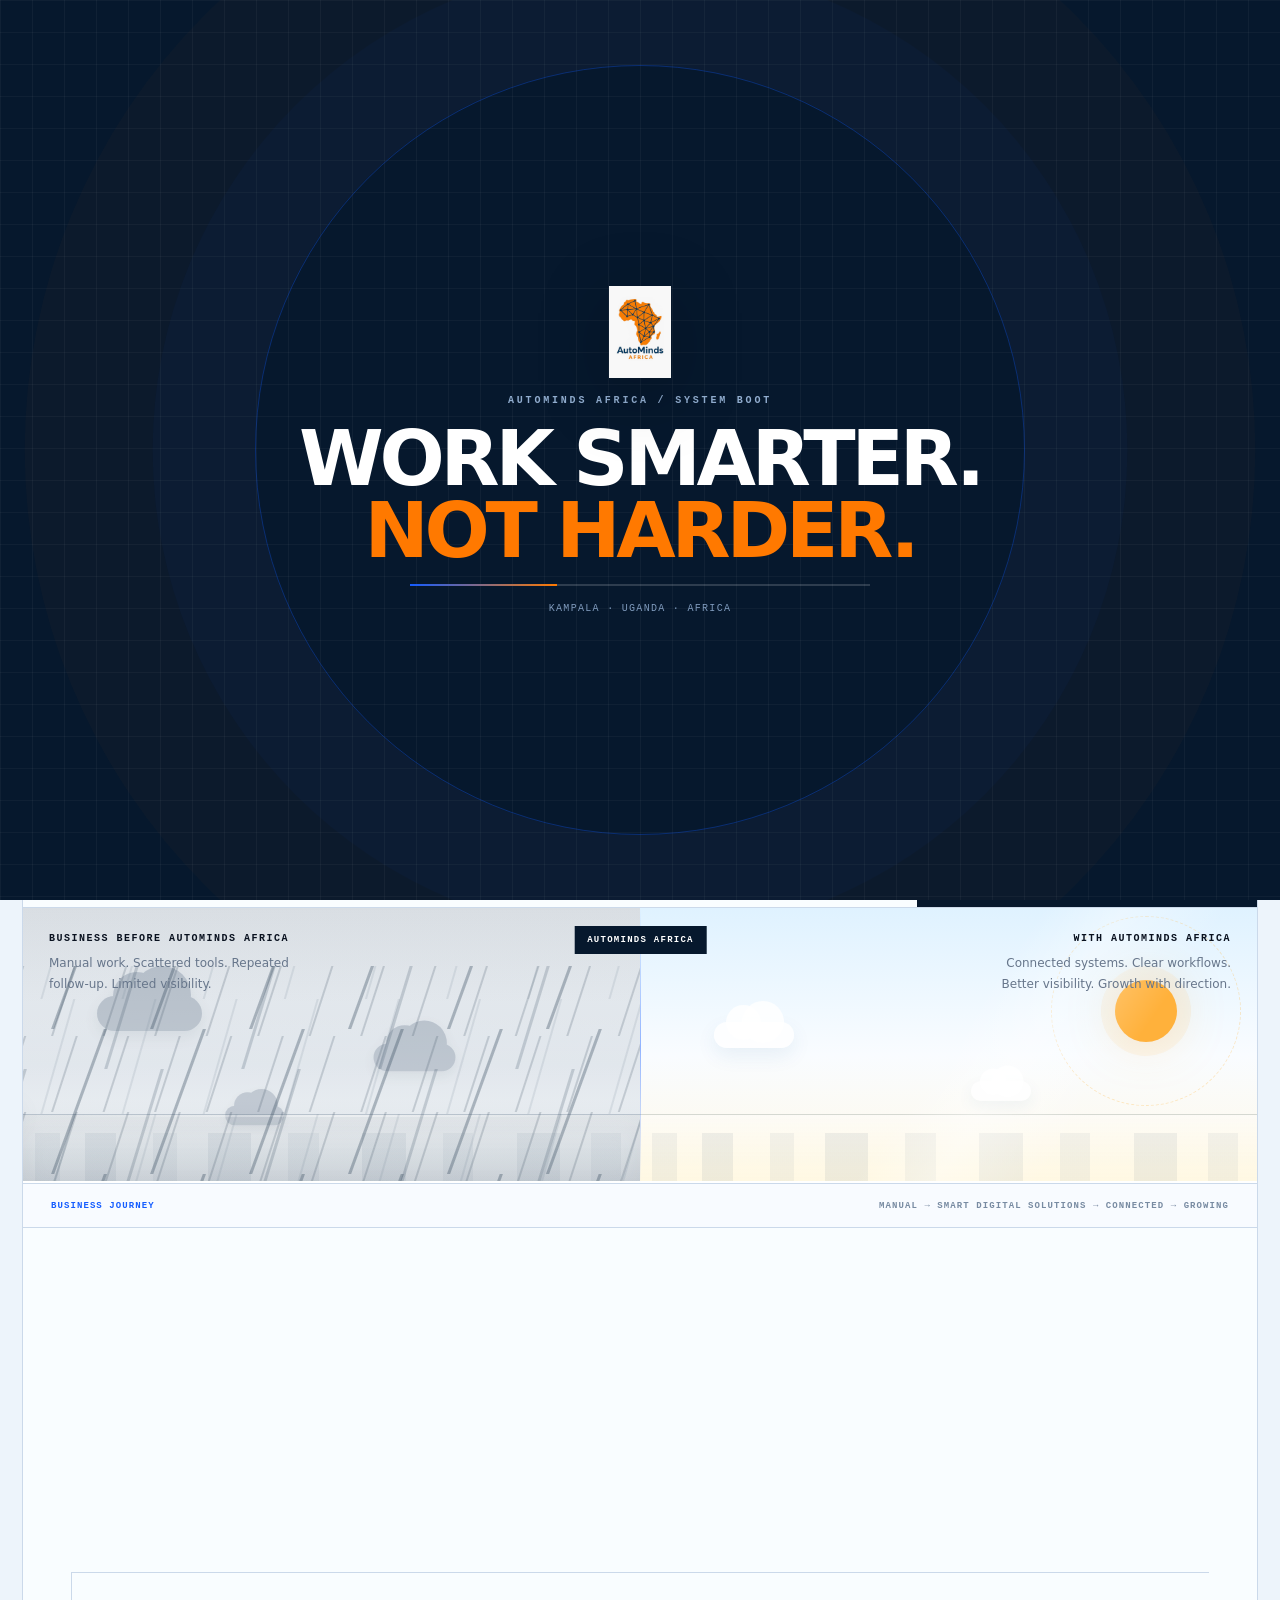
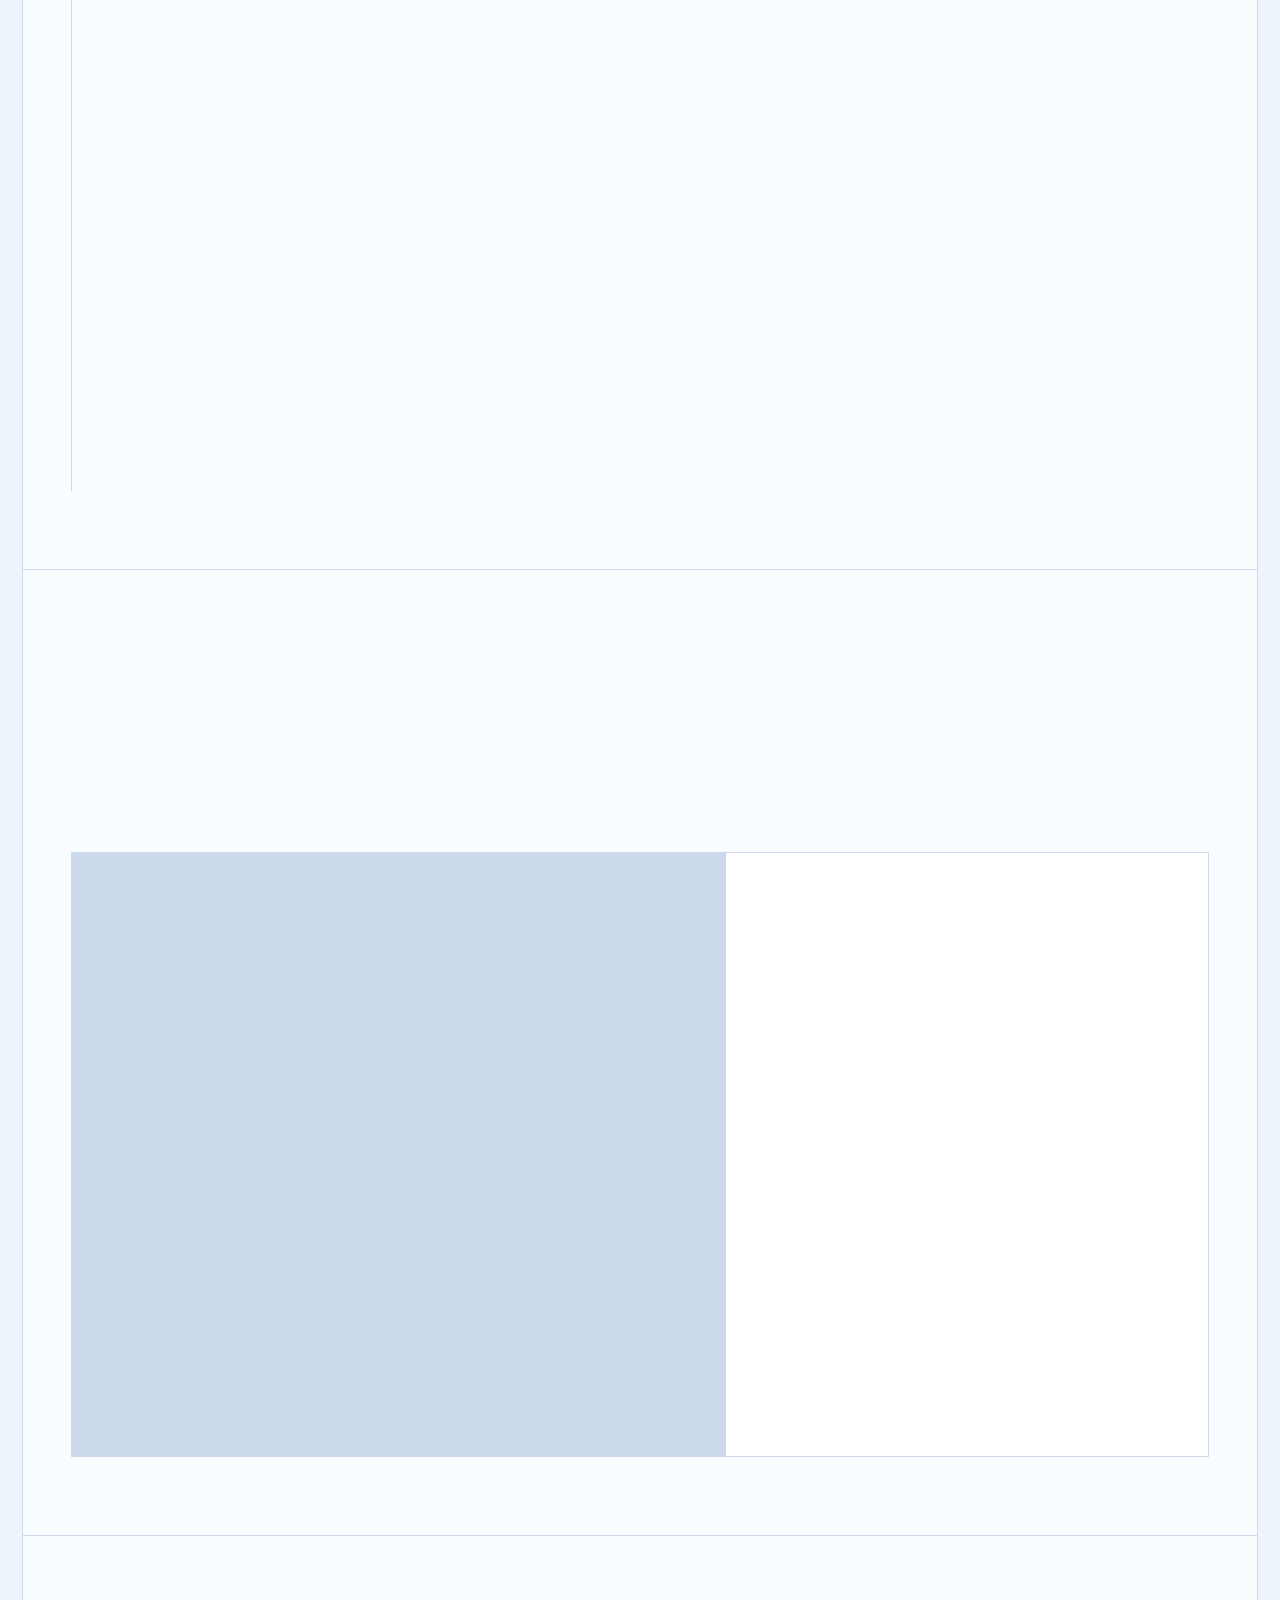
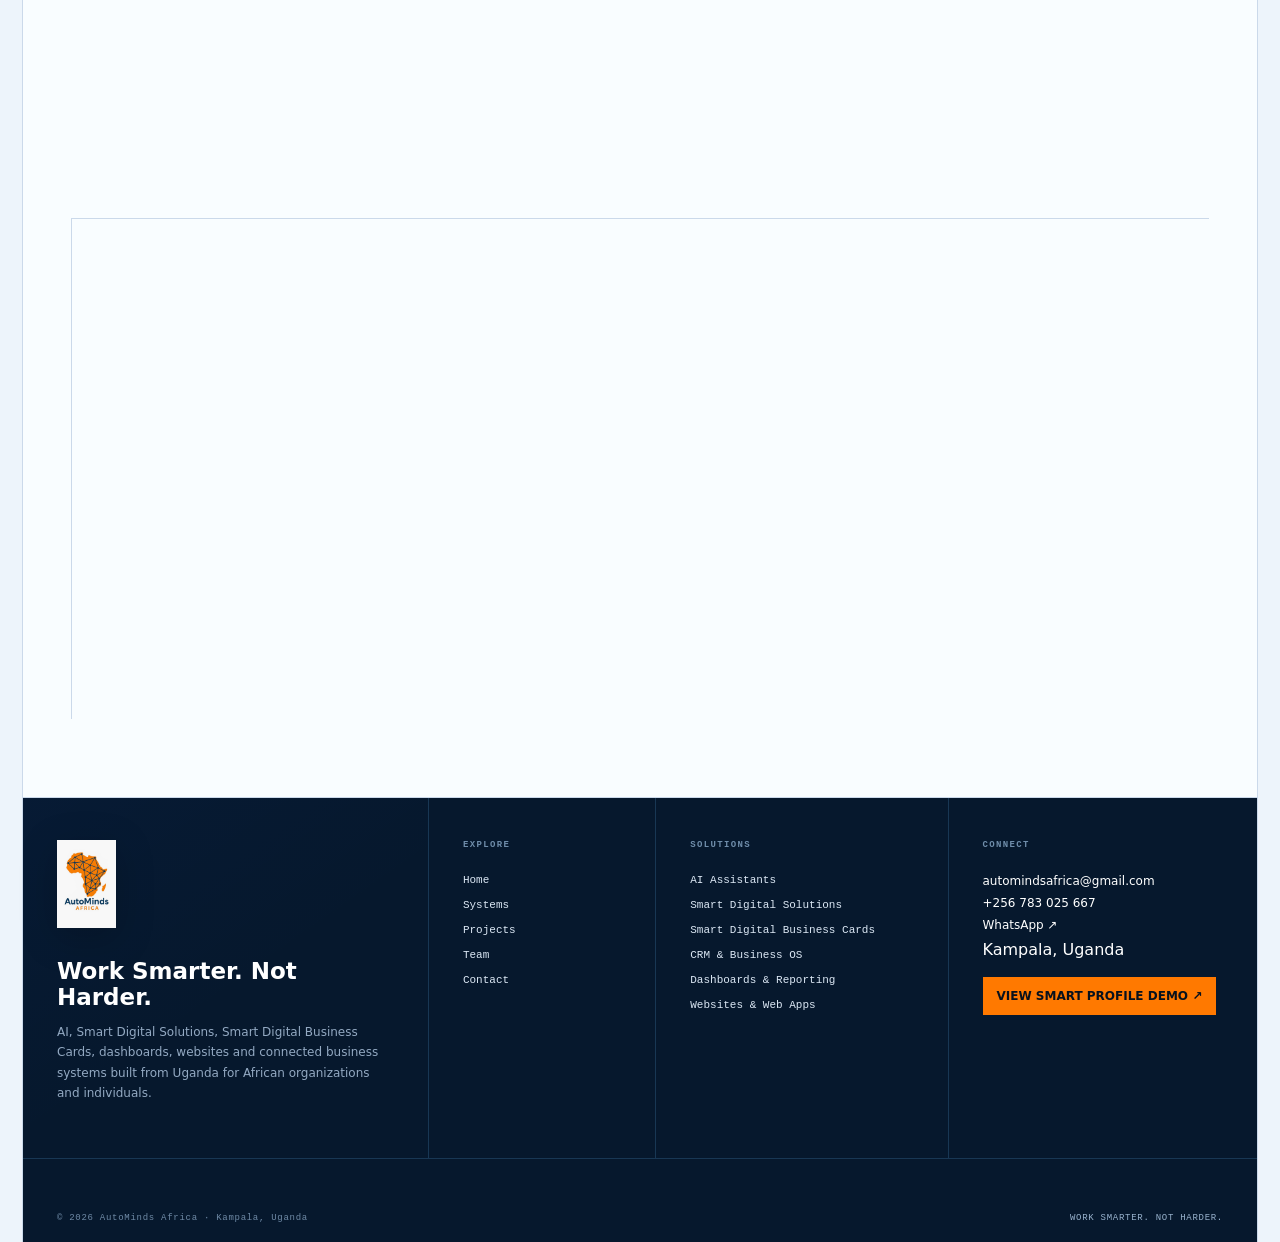
==== index.html @ 8da9124c "Fix Google Search favicon with square AutoMinds brand assets" ====
<!doctype html>
<html lang="en">
<head>
  <meta charset="utf-8" />
  <meta name="viewport" content="width=device-width,initial-scale=1" /><script src="clean-url.js"></script>
  <meta name="theme-color" content="#06182d" /><meta http-equiv="Content-Security-Policy" content="default-src 'self'; base-uri 'self'; object-src 'none'; script-src 'self'; script-src-attr 'none'; style-src 'self' https://fonts.googleapis.com; font-src 'self' https://fonts.gstatic.com data:; img-src 'self' data:; media-src 'self'; connect-src 'self'; frame-src 'none'; form-action 'self'; worker-src 'none'; upgrade-insecure-requests" /><link rel="icon" href="/favicon.ico" sizes="any"><link rel="icon" type="image/png" sizes="48x48" href="/autominds-favicon-48.png"><link rel="icon" type="image/png" sizes="192x192" href="/autominds-favicon-192.png"><link rel="icon" type="image/png" sizes="512x512" href="/autominds-favicon-512.png"><link rel="apple-touch-icon" href="/apple-touch-icon.png"><link rel="manifest" href="/site.webmanifest"><meta name="application-name" content="AutoMinds Africa" />
  <meta name="description" content="AutoMinds Africa builds AI agents, Smart Digital Solutions, Smart Digital Business Cards, dashboards, web apps and connected business operating systems from Kampala, Uganda." />
  <title>AutoMinds Africa — Work Smarter. Not Harder.</title><link rel="canonical" href="https://automindsafrica.com/" />
  <link rel="preconnect" href="https://fonts.googleapis.com" />
  <link rel="preconnect" href="https://fonts.gstatic.com" crossorigin />
  <link href="https://fonts.googleapis.com/css2?family=IBM+Plex+Mono:wght@400;500;600&family=Manrope:wght@400;500;600;700;800&display=swap" rel="stylesheet" />
  <link rel="stylesheet" href="v2.css" />
  <link rel="stylesheet" href="v4.css" />
  <link rel="stylesheet" href="mobile-v5.css" /><link rel="stylesheet" href="v3.css" /><link rel="stylesheet" href="mobile-v6.css" />
</head>
<body class="exp-body" data-page="Home">
  <div class="exp-frame">
    <header class="exp-header">
      <a class="real-brand" href="index.html" data-page-link aria-label="AutoMinds Africa home"><img src="autominds-africa-logo.png" alt="AutoMinds Africa" /></a>
      <nav class="exp-nav" aria-label="Primary navigation">
        <a class="active" href="index.html" data-page-link>Home</a>
        <a href="systems.html" data-page-link>Systems</a>
        <a href="projects.html" data-page-link>Projects</a>
        <a href="team.html" data-page-link>Team</a>
        <a href="contact.html" data-page-link>Contact</a>
      </nav>
      <div class="exp-status"><i></i><span>Kampala</span><span>/</span><span data-kampala-clock>EAT</span></div>
      <button class="exp-menu" type="button" aria-label="Open navigation" aria-expanded="false">≡</button>
    </header>

    <main>
      <section class="exp-hero">
        <div class="exp-hero-main">
          <div>
            <p class="exp-eyebrow">Built in Uganda · Designed for Africa</p>
            <h1>We build <span class="blue">AI</span>, <span class="orange">Smart Digital Solutions</span>, and systems that make businesses move.</h1>
          </div>
          <div class="exp-lede-row">
            <p class="exp-lede">From AI assistants and Smart Digital Business Cards to CRM, dashboards, websites and complete business operating systems — AutoMinds Africa turns scattered work into one clear, connected system.</p>
            <a class="exp-cta" href="systems.html" data-page-link><span>Enter our systems</span><b>↗</b></a>
          </div>
        </div>
        <aside class="exp-hero-side">
          <div class="side-head"><span>AUTOMINDS_OS / 02</span><b>● LIVE</b></div>
          <div>
            <div class="side-stat"><span>FOUNDED</span><strong>18.07.2025</strong></div>
            <div class="side-stat"><span>BASE</span><strong>Kampala, Uganda</strong></div>
            <div class="side-stat"><span>TEAM</span><strong>09 people</strong></div>
            <div class="side-stat"><span>MODE</span><strong>Build · Integrate · Scale</strong></div>
          </div>
          <div class="side-flow">
            <div><span>01</span><i></i><b>DISCOVER</b></div><div><span>02</span><i></i><b>DESIGN</b></div><div><span>03</span><i></i><b>BUILD</b></div><div><span>04</span><i></i><b>DEPLOY</b></div>
          </div>
        </aside>
      </section>

      <section class="evolution-rail" aria-label="Business growth with AutoMinds Africa">
        <div class="evo-city"></div><div class="evo-route"></div><div class="evolution-stage" aria-live="off"></div>
        <div class="evo-labels"><b>THE GROWTH SIGNAL</b><span>MANUAL → SMART DIGITAL SOLUTIONS → CONNECTED → GROWING</span></div>
      </section>

      <section class="section-pad">
        <div class="section-head2">
          <div><p class="exp-eyebrow">What we build</p><h2>Technology that behaves like a <span>system.</span></h2></div>
          <p>We do not add technology for the sake of it. We map the work, find what is slowing people down, then connect the right tools around one reliable operating flow.</p>
        </div>
        <div class="record-grid">
          <a class="record record-link" href="systems.html" data-page-link><span class="num">01</span><h3>AI Agents & Assistants</h3><p>Business-trained AI for FAQs, bookings, lead capture, customer support, qualification and human handoff.</p><span class="tag">AI / WHATSAPP / SUPPORT</span></a>
          <a class="record record-link" href="systems.html" data-page-link><span class="num">02</span><h3>Business Operating Systems</h3><p>Connected internal platforms for clients, teams, projects, tasks, invoices, follow-ups and management visibility.</p><span class="tag">CRM / OPERATIONS</span></a>
          <a class="record record-link" href="systems.html" data-page-link><span class="num">03</span><h3>Smart Digital Business Cards</h3><p>NFC and QR identities that connect introductions to contact saving, WhatsApp, websites, services, booking and payments.</p><span class="tag">NFC / QR / IDENTITY</span></a>
          <a class="record record-link" href="systems.html" data-page-link><span class="num">04</span><h3>Smart Digital Solutions</h3><p>Google Workspace, forms, APIs, notifications and data pipelines connected into dependable digital business workflows.</p><span class="tag">WORKFLOW / DATA</span></a>
          <a class="record record-link" href="systems.html" data-page-link><span class="num">05</span><h3>Dashboards & Reporting</h3><p>Operational data translated into clean management views, summaries, charts and export-ready reporting.</p><span class="tag">DASHBOARDS / BI</span></a>
          <a class="record record-link" href="systems.html" data-page-link><span class="num">06</span><h3>Websites & Web Applications</h3><p>Premium websites, portals, booking flows and internal tools built around real business actions.</p><span class="tag">WEB / APPS</span></a>
        </div>
      </section>

      <section class="section-pad">
        <div class="section-head2">
          <div><p class="exp-eyebrow">Project signal</p><h2>Ideas become <span>working systems.</span></h2></div>
          <p>The project library now has its own space. We will keep adding live links, demos, client-ready concepts and case studies as the portfolio grows.</p>
        </div>
        <div class="project-teasers">
          <article class="project-feature">
            <div class="home-nfc-media">
              <video autoplay muted loop playsinline controls preload="metadata" aria-label="AutoMinds Africa NFC Smart Digital Business Cards video">
                <source src="AMF-NFC%20LANDSCAPE%20(1).mp4" type="video/mp4" />
              </video>
              <span class="home-video-badge">NFC + QR / LIVE PRODUCT VIDEO</span>
              <div class="home-unmute-wrap">
                <span class="home-unmute-cue">VIDEO IS PLAYING MUTED</span>
                <button class="home-unmute-btn" type="button" data-home-unmute aria-pressed="false">🔊 UNMUTE</button>
              </div>
            </div>
            <div><span class="page-code">01 / DIGITAL IDENTITY</span><h3>Smart Digital Business Cards</h3><p>Our flagship NFC + QR system for individuals and businesses, with editable profiles, personal or multi-profile dashboards, profile switching and flexible feature expansion.</p><p><a href="https://autominds-social-links.netlify.app/" target="_blank" rel="noopener">VIEW LIVE SMART PROFILE DEMO ↗</a></p></div>
          </article>
          <div class="project-list">
            <a href="projects.html" data-page-link><span>01</span><b>Smart Digital Business Cards</b><small>LIVE OFFERING →</small></a>
            <a href="projects.html" data-page-link><span>02</span><b>AI WhatsApp Assistants</b><small>AI AGENTS →</small></a>
            <a href="projects.html" data-page-link><span>03</span><b>CRM & Operations Systems</b><small>BUSINESS OS →</small></a>
            <a href="projects.html" data-page-link><span>04</span><b>School Smart Digital Solutions</b><small>EDUCATION →</small></a>
            <a href="projects.html" data-page-link><span>05</span><b>Loyalty Platforms</b><small>RETENTION →</small></a>
            <a href="projects.html" data-page-link><span>06</span><b>Web & Booking Platforms</b><small>WEB APPS →</small></a>
          </div>
        </div>
      </section>

      <section class="section-pad">
        <div class="section-head2">
          <div><p class="exp-eyebrow">How we move</p><h2>Discover. Design. Build. <span>Improve.</span></h2></div>
          <p>Every system starts with the actual workflow. We make the invisible steps visible before we digitize and connect them.</p>
        </div>
        <div class="record-grid">
          <article class="record"><span class="num">01</span><h3>Discover</h3><p>Understand how work actually moves today and where people lose time.</p><span class="tag">LISTEN / OBSERVE</span></article>
          <article class="record"><span class="num">02</span><h3>Map</h3><p>Find bottlenecks, repeated handoffs, missing data and accountability gaps.</p><span class="tag">WORKFLOW / ROLES</span></article>
          <article class="record"><span class="num">03</span><h3>Design</h3><p>Shape screens, rules, permissions, integrations and the experience around users.</p><span class="tag">SYSTEM DESIGN</span></article>
          <article class="record"><span class="num">04</span><h3>Build</h3><p>Connect AI, apps, databases, smart digital workflows and dashboards into one operating layer.</p><span class="tag">ENGINEERING</span></article>
          <article class="record"><span class="num">05</span><h3>Test</h3><p>Validate with real users and real tasks before calling the system finished.</p><span class="tag">QUALITY / USABILITY</span></article>
          <article class="record"><span class="num">06</span><h3>Improve</h3><p>Launch, train, support and keep refining around what the organization learns.</p><span class="tag">ADOPTION / SCALE</span></article>
        </div>
      </section>
    </main>

    <footer class="exp-footer">
      <div class="exp-footer-top"><img src="autominds-africa-logo.png" alt="AutoMinds Africa" /><nav class="exp-footer-nav"><a href="systems.html" data-page-link>Systems</a><a href="projects.html" data-page-link>Projects</a><a href="team.html" data-page-link>Team</a><a href="contact.html" data-page-link>Contact</a></nav></div>
      <div class="exp-footer-bottom"><span>© 2026 AutoMinds Africa · Kampala, Uganda</span><span>WORK SMARTER. NOT HARDER.</span></div>
    </footer>
  </div>
  <script src="site.js" defer></script>
</body>
</html>
---- v2.css ----
/* AutoMinds Africa — Experience V2 */
:root{
  --am-blue:#145cff;--am-blue2:#2d73ff;--am-orange:#ff7900;--am-navy:#06182d;--am-navy2:#0a2442;
  --am-ink:#09111f;--am-paper:#f7fbff;--am-white:#fff;--am-line:#cbd9ea;--am-muted:#67768b;--am-green:#25cb80;
  --am-mono:"IBM Plex Mono",monospace;--am-sans:"Manrope",system-ui,sans-serif;
}
*{box-sizing:border-box}.exp-body{margin:0;background:#edf4fb;color:var(--am-ink);font-family:var(--am-sans);overflow-x:hidden}.exp-body a{color:inherit}.exp-body::before{content:"";position:fixed;inset:0;pointer-events:none;z-index:-2;background:radial-gradient(circle at 12% 5%,rgba(20,92,255,.13),transparent 28%),radial-gradient(circle at 90% 30%,rgba(255,121,0,.09),transparent 25%),linear-gradient(90deg,rgba(27,70,120,.045) 1px,transparent 1px),linear-gradient(rgba(27,70,120,.04) 1px,transparent 1px);background-size:auto,auto,32px 32px,32px 32px}.exp-frame{width:min(1560px,calc(100% - 44px));margin:auto;background:rgba(250,253,255,.93);border-left:1px solid var(--am-line);border-right:1px solid var(--am-line)}
/* shared header */
.exp-header{height:92px;display:flex;align-items:center;gap:38px;padding:0 28px;border-bottom:1px solid var(--am-line);position:sticky;top:0;z-index:80;background:rgba(248,252,255,.88);backdrop-filter:blur(18px)}.real-brand{display:flex;align-items:center;text-decoration:none;min-width:240px}.real-brand img{display:block;width:210px;max-height:58px;object-fit:contain;object-position:left center}.exp-nav{margin-left:auto;display:flex;align-items:center;gap:5px}.exp-nav a{font:600 11px/1 var(--am-mono);letter-spacing:.13em;text-decoration:none;text-transform:uppercase;padding:12px 13px;border:1px solid transparent;transition:.25s}.exp-nav a:hover,.exp-nav a.active{border-color:var(--am-line);background:#fff;color:var(--am-blue)}.exp-status{display:flex;align-items:center;gap:8px;font:600 10px var(--am-mono);letter-spacing:.08em;text-transform:uppercase;white-space:nowrap}.exp-status i{width:8px;height:8px;border-radius:50%;background:var(--am-green);box-shadow:0 0 0 6px rgba(37,203,128,.12)}.exp-menu{display:none;border:1px solid var(--am-line);background:#fff;width:42px;height:42px;font-size:18px}
/* opening loader and page transitions */
#experience-loader,#page-curtain{position:fixed;inset:0;z-index:9999;background:var(--am-navy);color:#fff;display:grid;place-items:center;overflow:hidden}#experience-loader::before,#page-curtain::before{content:"";position:absolute;inset:0;background:linear-gradient(90deg,rgba(255,255,255,.04) 1px,transparent 1px),linear-gradient(rgba(255,255,255,.035) 1px,transparent 1px);background-size:32px 32px}#experience-loader::after,#page-curtain::after{content:"";position:absolute;width:60vw;height:60vw;border:1px solid rgba(20,92,255,.33);border-radius:50%;box-shadow:0 0 0 8vw rgba(20,92,255,.03),0 0 0 18vw rgba(255,121,0,.025);animation:loaderPulse 2s ease-in-out infinite}.loader-core,.curtain-core{position:relative;z-index:2;text-align:center;display:grid;justify-items:center;gap:17px;padding:30px}.loader-core img{width:min(290px,60vw);max-height:92px;object-fit:contain;filter:drop-shadow(0 15px 35px rgba(0,0,0,.22))}.loader-kicker,.curtain-kicker{font:600 10px var(--am-mono);letter-spacing:.28em;color:#91adcf}.loader-message,.curtain-title{font-size:clamp(34px,6vw,90px);font-weight:800;letter-spacing:-.055em;line-height:.94}.loader-message span,.curtain-title span{color:var(--am-orange)}.loader-line{width:min(460px,70vw);height:2px;background:rgba(255,255,255,.16);overflow:hidden}.loader-line::after{content:"";display:block;height:100%;width:32%;background:linear-gradient(90deg,var(--am-blue),var(--am-orange));animation:loadSweep 1.35s ease-in-out infinite}.loader-small{font:500 10px var(--am-mono);letter-spacing:.13em;color:#7f9abc}.loader-hide{animation:loaderLeave .85s cubic-bezier(.76,0,.24,1) forwards}#page-curtain{transform:translateY(-110%);pointer-events:none}#page-curtain.show{pointer-events:auto;animation:curtainIn .55s cubic-bezier(.75,0,.25,1) forwards}#page-curtain.leave{animation:curtainOut .62s cubic-bezier(.75,0,.25,1) forwards}@keyframes loaderPulse{50%{transform:scale(1.04);opacity:.65}}@keyframes loadSweep{0%{transform:translateX(-120%)}100%{transform:translateX(430%)}}@keyframes loaderLeave{to{transform:translateY(-105%)}}@keyframes curtainIn{to{transform:translateY(0)}}@keyframes curtainOut{from{transform:translateY(0)}to{transform:translateY(105%)}}
/* hero */
.exp-hero{min-height:680px;display:grid;grid-template-columns:minmax(0,1.55fr) minmax(340px,.55fr);border-bottom:1px solid var(--am-line)}.exp-hero-main{padding:88px 52px 68px;display:flex;flex-direction:column;justify-content:space-between}.exp-eyebrow{display:flex;gap:10px;align-items:center;font:600 10px var(--am-mono);letter-spacing:.16em;color:var(--am-muted);text-transform:uppercase}.exp-eyebrow::before{content:"";width:20px;height:2px;background:var(--am-orange)}.exp-hero h1{font-size:clamp(54px,6.6vw,110px);letter-spacing:-.065em;line-height:.91;margin:24px 0 34px;max-width:1120px}.exp-hero h1 .blue{color:var(--am-blue)}.exp-hero h1 .orange{color:var(--am-orange)}.exp-lede-row{display:grid;grid-template-columns:minmax(260px,630px) auto;gap:34px;align-items:end}.exp-lede{font-size:17px;line-height:1.75;color:#53647b;margin:0}.exp-cta{display:inline-flex;align-items:center;gap:34px;background:var(--am-orange);color:#0c121a;padding:22px 25px;text-decoration:none;font-weight:800;font-size:13px;box-shadow:0 15px 30px rgba(255,121,0,.18);transition:.25s}.exp-cta:hover{transform:translateY(-3px);box-shadow:0 19px 35px rgba(255,121,0,.25)}.exp-hero-side{background:var(--am-navy);color:#fff;padding:34px 28px;display:flex;flex-direction:column;justify-content:space-between}.side-head{display:flex;justify-content:space-between;font:600 10px var(--am-mono);letter-spacing:.12em;color:#8aa6c8}.side-head b{color:#68e0a8}.side-stat{border-top:1px solid #1e3c5d;padding:20px 0;display:flex;justify-content:space-between;gap:20px}.side-stat span{font:500 10px var(--am-mono);color:#7793b4}.side-stat strong{font-size:14px}.side-flow{display:grid;gap:12px}.side-flow div{display:grid;grid-template-columns:32px 1fr auto;align-items:center;gap:9px;font:600 9px var(--am-mono);letter-spacing:.12em}.side-flow i{height:1px;background:#234b75;position:relative}.side-flow i::after{content:"";width:5px;height:5px;background:var(--am-blue);border-radius:50%;position:absolute;right:0;top:-2px}
/* evolution rail */
.evolution-rail{height:230px;position:relative;border-bottom:1px solid var(--am-line);overflow:hidden;background:linear-gradient(180deg,#fbfdff,#f2f7fc)}.evo-city{position:absolute;left:0;right:0;bottom:42px;height:115px;opacity:.42;background:linear-gradient(90deg,transparent 2%,#8ea6c0 2% 2.1%,transparent 2.1% 8%,#8ea6c0 8% 8.1%,transparent 8.1% 15%,#8ea6c0 15% 15.1%,transparent 15.1%);border-bottom:1px solid #9eb3c9}.evo-city::before{content:"";position:absolute;inset:auto 2% 0;height:100px;background:linear-gradient(90deg,transparent 0 3%,rgba(93,122,151,.2) 3% 6%,transparent 6% 10%,rgba(93,122,151,.22) 10% 14%,transparent 14% 20%,rgba(93,122,151,.2) 20% 23%,transparent 23% 29%,rgba(93,122,151,.2) 29% 34%,transparent 34% 39%,rgba(93,122,151,.22) 39% 43%,transparent 43% 49%,rgba(93,122,151,.2) 49% 53%,transparent 53% 59%,rgba(93,122,151,.2) 59% 65%,transparent 65% 70%,rgba(93,122,151,.22) 70% 73%,transparent 73% 79%,rgba(93,122,151,.2) 79% 84%,transparent 84% 90%,rgba(93,122,151,.2) 90% 95%,transparent 95%);clip-path:polygon(0 78%,3% 78%,3% 46%,6% 46%,6% 78%,10% 78%,10% 20%,14% 20%,14% 78%,20% 78%,20% 58%,23% 58%,23% 78%,29% 78%,29% 12%,34% 12%,34% 78%,39% 78%,39% 39%,43% 39%,43% 78%,49% 78%,49% 28%,53% 28%,53% 78%,59% 78%,59% 8%,65% 8%,65% 78%,70% 78%,70% 31%,73% 31%,73% 78%,79% 78%,79% 49%,84% 49%,84% 78%,90% 78%,90% 18%,95% 18%,95% 78%,100% 78%,100% 100%,0 100%)}.evo-route{position:absolute;left:0;right:0;bottom:92px;height:2px;background:linear-gradient(90deg,transparent,var(--am-blue) 12%,var(--am-blue) 88%,transparent);opacity:.28}.evo-route::after{content:"";position:absolute;inset:-3px 8%;background:radial-gradient(circle,var(--am-orange) 0 4px,transparent 5px);background-size:220px 8px}.evolution-stage{position:absolute;left:4%;bottom:75px;width:96px;height:96px;display:grid;place-items:center;z-index:3;animation:evoTravel 11s linear infinite}.evolution-stage svg{width:86px;height:86px;overflow:visible;filter:drop-shadow(0 8px 8px rgba(5,30,57,.12))}.evo-labels{height:42px;position:absolute;bottom:0;left:0;right:0;display:flex;align-items:center;padding:0 28px;gap:24px;border-top:1px solid var(--am-line);font:600 9px var(--am-mono);letter-spacing:.12em;text-transform:uppercase}.evo-labels b{color:var(--am-blue)}.evo-labels span{color:#7c8da3}@keyframes evoTravel{0%{left:3%}100%{left:91%}}
/* page hero */
.page-hero{min-height:420px;display:grid;grid-template-columns:1.4fr .6fr;border-bottom:1px solid var(--am-line)}.page-hero-copy{padding:76px 52px}.page-code{font:600 10px var(--am-mono);letter-spacing:.18em;color:var(--am-blue);text-transform:uppercase}.page-hero h1{font-size:clamp(60px,8vw,128px);line-height:.88;letter-spacing:-.07em;margin:20px 0}.page-hero p{max-width:740px;font-size:18px;line-height:1.75;color:#596a7f}.page-hero-side{background:var(--am-navy);color:#fff;padding:32px;display:flex;flex-direction:column;justify-content:space-between}.page-number{font:600 11px var(--am-mono);color:#819bb8}.page-hero-side strong{font-size:clamp(28px,3vw,50px);line-height:1.02}.page-hero-side small{font:500 10px var(--am-mono);line-height:1.8;color:#89a3c1}
/* home cards */
.section-pad{padding:78px 48px;border-bottom:1px solid var(--am-line)}.section-head2{display:grid;grid-template-columns:minmax(0,1fr) minmax(250px,500px);gap:50px;align-items:end;margin-bottom:42px}.section-head2 h2{font-size:clamp(40px,5vw,76px);line-height:.96;letter-spacing:-.055em;margin:8px 0}.section-head2 h2 span{color:var(--am-blue)}.section-head2>p{color:#657489;line-height:1.7}.record-grid{display:grid;grid-template-columns:repeat(3,1fr);border-top:1px solid var(--am-line);border-left:1px solid var(--am-line)}.record{min-height:250px;padding:28px;border-right:1px solid var(--am-line);border-bottom:1px solid var(--am-line);background:rgba(255,255,255,.48);position:relative;transition:.3s}.record:hover{background:#fff;transform:translateY(-2px);box-shadow:0 20px 40px rgba(20,56,98,.08)}.record .num{font:600 10px var(--am-mono);color:var(--am-orange)}.record h3{font-size:21px;margin:54px 0 12px}.record p{color:#69778b;line-height:1.65;font-size:13px}.record .tag{position:absolute;bottom:22px;font:600 9px var(--am-mono);letter-spacing:.12em;color:#778aa1}.record-link{text-decoration:none}.project-teasers{display:grid;grid-template-columns:1.15fr .85fr;gap:1px;background:var(--am-line);border:1px solid var(--am-line)}.project-feature,.project-list{background:#fff}.project-feature{padding:38px;min-height:430px;display:flex;flex-direction:column;justify-content:space-between;background:linear-gradient(135deg,#fff 0 60%,#eef5ff 60%)}.project-feature .project-visual2{height:190px;border:1px solid var(--am-line);background:var(--am-navy);position:relative;overflow:hidden}.project-visual2::before{content:"";position:absolute;width:62%;height:66%;left:19%;top:18%;border:1px solid #386797;background:linear-gradient(140deg,#0e2f52,#06182d)}.project-visual2::after{content:"LIVE SYSTEM";position:absolute;right:14px;bottom:12px;color:#8fb6df;font:600 9px var(--am-mono);letter-spacing:.12em}.project-feature h3{font-size:34px;margin:20px 0 8px}.project-feature p{color:#69798e;max-width:620px}.project-list a{display:grid;grid-template-columns:44px 1fr auto;padding:26px 24px;border-bottom:1px solid var(--am-line);text-decoration:none;transition:.25s}.project-list a:hover{background:#f5f9ff}.project-list span{font:600 10px var(--am-mono);color:var(--am-orange)}.project-list b{font-size:14px}.project-list small{font:600 8px var(--am-mono);letter-spacing:.1em;color:#8191a5}.project-list a:last-child{border-bottom:0}
/* systems */
.system-grid2{display:grid;grid-template-columns:280px 1fr;border-top:1px solid var(--am-line);border-bottom:1px solid var(--am-line)}.system-side2{border-right:1px solid var(--am-line)}.system-side2 button{width:100%;display:grid;grid-template-columns:42px 1fr;text-align:left;border:0;border-bottom:1px solid var(--am-line);background:#f9fcff;padding:22px 18px;cursor:pointer}.system-side2 button.active{background:#fff;border-left:3px solid var(--am-orange);color:var(--am-blue)}.system-side2 button span{font:600 9px var(--am-mono);color:#8ba0b7}.system-side2 button b{font-size:13px}.system-stage2{min-height:590px;background-color:#fbfdff;background-image:radial-gradient(#b9cadc .7px,transparent .7px);background-size:16px 16px;padding:34px;position:relative}.sys-canvas{height:100%;min-height:520px;border:1px solid var(--am-line);background:rgba(255,255,255,.65);padding:34px;position:relative}.sys-canvas h3{font-size:34px;margin:8px 0}.sys-canvas>p{max-width:680px;color:#68798e}.sys-flow{display:flex;align-items:center;justify-content:center;gap:18px;margin-top:90px;flex-wrap:wrap}.sys-node{min-width:145px;padding:18px;border:1px solid #b8c9dc;background:#fff;text-align:center;box-shadow:0 8px 20px rgba(22,61,105,.06)}.sys-node.blue{background:#edf4ff;border-color:#7aa6ff}.sys-node.navy{background:var(--am-navy);color:#fff;border-color:var(--am-navy)}.sys-node.orange{background:#fff2e6;border-color:#ffa85a}.sys-node strong{font-size:12px}.sys-node small{display:block;margin-top:7px;font:500 8px var(--am-mono);color:#8291a2}.sys-arrow{font:700 18px var(--am-mono);color:#91a4ba}.sys-note{position:absolute;left:7%;bottom:46px;max-width:310px;background:#e9f1ff;border:1px solid #bacdf1;padding:18px;transform:rotate(-1.5deg);font-size:12px;line-height:1.5}.sys-note.orange{left:auto;right:7%;background:#fff0e1;border-color:#ffc28d;transform:rotate(1.3deg)}
/* projects page */
.projects-toolbar{display:flex;gap:8px;flex-wrap:wrap;margin-bottom:28px}.projects-toolbar button{padding:10px 13px;border:1px solid var(--am-line);background:#fff;font:600 9px var(--am-mono);letter-spacing:.1em;cursor:pointer}.projects-toolbar button.active{background:var(--am-navy);color:#fff;border-color:var(--am-navy)}.projects-grid2{display:grid;grid-template-columns:repeat(2,1fr);gap:14px}.project-card2{background:#fff;border:1px solid var(--am-line);min-height:390px;display:grid;grid-template-rows:180px 1fr;transition:.28s}.project-card2:hover{transform:translateY(-4px);box-shadow:0 24px 45px rgba(15,54,97,.1)}.project-card2.hidden{display:none}.project-card-visual{background:var(--am-navy);position:relative;overflow:hidden;border-bottom:1px solid var(--am-line)}.project-card-visual::before{content:"";position:absolute;inset:20px;background:linear-gradient(135deg,rgba(20,92,255,.25),rgba(255,121,0,.1));border:1px solid #315c89}.project-card-visual::after{content:attr(data-code);position:absolute;left:30px;bottom:28px;color:#a9c4e1;font:600 10px var(--am-mono);letter-spacing:.14em}.project-card-body{padding:26px}.project-card-top{display:flex;justify-content:space-between;gap:18px;font:600 8px var(--am-mono);letter-spacing:.11em;color:#7d8ca0}.project-card-top b{color:var(--am-green)}.project-card2 h3{font-size:25px;margin:20px 0 10px}.project-card2 p{font-size:13px;line-height:1.65;color:#69788c}.project-actions{display:flex;gap:8px;margin-top:20px}.project-actions a,.project-actions span{padding:10px 12px;border:1px solid var(--am-line);text-decoration:none;font:600 9px var(--am-mono)}.project-actions a{background:var(--am-blue);color:#fff;border-color:var(--am-blue)}.project-actions span{color:#8796a7}
/* team */
.team-grid2{display:grid;grid-template-columns:repeat(3,1fr);border-left:1px solid var(--am-line);border-top:1px solid var(--am-line)}.person2{min-height:280px;padding:28px;border-right:1px solid var(--am-line);border-bottom:1px solid var(--am-line);background:#fff;display:flex;flex-direction:column}.person-index{font:600 10px var(--am-mono);color:var(--am-orange)}.person-avatar{width:54px;height:54px;margin:38px 0 20px;border-radius:50%;display:grid;place-items:center;background:linear-gradient(135deg,var(--am-blue),#7ca6ff);color:#fff;font-weight:800}.person2:nth-child(3n+2) .person-avatar{background:linear-gradient(135deg,var(--am-orange),#ffb66f)}.person2:nth-child(3n+3) .person-avatar{background:linear-gradient(135deg,var(--am-navy),#24537d)}.person2 h3{margin:0 0 5px;font-size:18px}.person2 strong{font:600 9px var(--am-mono);letter-spacing:.08em;color:var(--am-blue);text-transform:uppercase}.person2 p{font-size:12px;line-height:1.65;color:#718095;margin-top:auto;padding-top:22px}
/* contact */
.contact-grid2{display:grid;grid-template-columns:1fr 1fr;border-top:1px solid var(--am-line)}.contact-panel{padding:46px;border-right:1px solid var(--am-line);border-bottom:1px solid var(--am-line);min-height:260px;background:#fff}.contact-panel:nth-child(2n){border-right:0}.contact-panel span{font:600 9px var(--am-mono);letter-spacing:.12em;color:#8192a8}.contact-panel h3{font-size:26px;margin:34px 0 10px}.contact-panel a{font-size:16px;color:var(--am-blue);text-decoration:none}.contact-panel p{color:#68798e;line-height:1.65}.contact-hero-action{margin-top:28px;display:flex;gap:10px;flex-wrap:wrap}.contact-hero-action a{padding:14px 17px;text-decoration:none;border:1px solid var(--am-line);font:700 10px var(--am-mono);letter-spacing:.08em}.contact-hero-action a:first-child{background:var(--am-orange);border-color:var(--am-orange);color:#10151c}
/* footer */
.exp-footer{background:var(--am-navy);color:#fff;padding:42px 32px}.exp-footer-top{display:grid;grid-template-columns:1fr auto;gap:30px;align-items:center}.exp-footer img{width:190px;max-height:58px;object-fit:contain;object-position:left center;filter:brightness(0) invert(1)}.exp-footer-nav{display:flex;gap:16px;flex-wrap:wrap}.exp-footer-nav a{text-decoration:none;font:600 9px var(--am-mono);letter-spacing:.1em;color:#9eb7d2}.exp-footer-bottom{margin-top:35px;padding-top:18px;border-top:1px solid #1b3b5d;display:flex;justify-content:space-between;font:500 9px var(--am-mono);color:#6f8ead}
/* utility/reveal */
.reveal2{opacity:0;transform:translateY(24px);transition:opacity .65s ease,transform .65s cubic-bezier(.2,.7,.2,1)}.reveal2.in{opacity:1;transform:none}.blue-text{color:var(--am-blue)}.orange-text{color:var(--am-orange)}
@media(max-width:1050px){.exp-frame{width:calc(100% - 24px)}.exp-header{height:82px;padding:0 18px}.real-brand{min-width:185px}.real-brand img{width:180px}.exp-nav{position:fixed;top:82px;left:12px;right:12px;background:#fff;border:1px solid var(--am-line);padding:16px;display:none;flex-direction:column;align-items:stretch;box-shadow:0 25px 60px rgba(12,43,78,.15)}.exp-nav.open{display:flex}.exp-nav a{padding:15px}.exp-status{margin-left:auto}.exp-menu{display:block}.exp-hero,.page-hero{grid-template-columns:1fr}.exp-hero-side,.page-hero-side{min-height:280px}.exp-hero-main{padding:65px 34px}.exp-lede-row,.section-head2{grid-template-columns:1fr}.record-grid,.team-grid2{grid-template-columns:repeat(2,1fr)}.project-teasers{grid-template-columns:1fr}.system-grid2{grid-template-columns:220px 1fr}.projects-grid2{grid-template-columns:1fr}}
@media(max-width:680px){.exp-frame{width:100%;border:0}.exp-header{height:72px;padding:0 14px}.real-brand{min-width:auto}.real-brand img{width:155px}.exp-status{display:none}.exp-nav{top:72px;left:0;right:0}.exp-hero-main,.page-hero-copy{padding:48px 22px}.exp-hero{min-height:auto}.exp-hero h1{font-size:50px}.exp-lede-row{gap:24px}.exp-cta{justify-content:space-between}.evolution-rail{height:190px}.evolution-stage{bottom:68px;width:72px;height:72px;animation-duration:9s}.evolution-stage svg{width:65px;height:65px}@keyframes evoTravel{0%{left:1%}100%{left:78%}}.evo-labels{padding:0 14px;gap:12px;overflow:hidden;white-space:nowrap}.section-pad{padding:54px 18px}.record-grid,.team-grid2{grid-template-columns:1fr}.record{min-height:220px}.project-feature{padding:22px}.project-list a{grid-template-columns:32px 1fr}.project-list small{display:none}.system-grid2{grid-template-columns:1fr}.system-side2{display:flex;overflow-x:auto;border-right:0;border-bottom:1px solid var(--am-line)}.system-side2 button{min-width:190px}.system-stage2{padding:16px;min-height:590px}.sys-canvas{padding:22px;min-height:550px}.sys-flow{margin-top:45px;gap:8px}.sys-node{min-width:120px;padding:13px}.sys-arrow{transform:rotate(90deg)}.sys-note{position:static;margin-top:22px;transform:none!important;max-width:none}.contact-grid2{grid-template-columns:1fr}.contact-panel,.contact-panel:nth-child(2n){border-right:0;padding:30px}.exp-footer-top{grid-template-columns:1fr}.exp-footer-bottom{gap:10px;flex-direction:column}.page-hero h1{font-size:62px}.projects-grid2{grid-template-columns:1fr}}
@media(prefers-reduced-motion:reduce){*,*::before,*::after{scroll-behavior:auto!important;animation-duration:.01ms!important;animation-iteration-count:1!important;transition-duration:.01ms!important}.reveal2{opacity:1;transform:none}}
---- v4.css ----
/* AutoMinds Africa — V4 visual enhancement layer */

/* =========================================================
   BUSINESS FLIGHT STORY — REAL PLANE + PREMIUM WEATHER
   ========================================================= */
.business-flight-rail{
  height:360px;
  background:#fff;
  box-shadow:inset 0 1px 0 rgba(10,38,66,.04);
}
.flight-half{bottom:46px}
.flight-before{
  background:
    radial-gradient(circle at 16% 90%,rgba(79,96,114,.12),transparent 26%),
    linear-gradient(180deg,#dfe4e9 0%,#cfd6dc 47%,#e7ebee 100%);
}
.flight-before::after{
  content:"";position:absolute;inset:0;pointer-events:none;
  background:linear-gradient(180deg,rgba(93,108,123,.10),transparent 35%,rgba(255,255,255,.12) 70%,rgba(103,118,133,.10));
  animation:stormHaze 6s ease-in-out infinite alternate;
}
.flight-after{
  background:
    radial-gradient(circle at 78% 24%,rgba(255,184,65,.18),transparent 20%),
    linear-gradient(180deg,#d9f1ff 0%,#eff9ff 50%,#fff8e5 100%);
}
.flight-after::after{
  content:"";position:absolute;inset:0;pointer-events:none;
  background:linear-gradient(125deg,transparent 0 50%,rgba(255,255,255,.36) 60%,transparent 73%);
  animation:sunSweep 8s ease-in-out infinite;
}
@keyframes stormHaze{from{opacity:.42;transform:translateX(-1%)}to{opacity:.72;transform:translateX(1.5%)}}
@keyframes sunSweep{0%,100%{transform:translateX(-18%);opacity:.15}50%{transform:translateX(17%);opacity:.55}}

.storm-cloud{background:#9ca7b2;filter:blur(.15px) drop-shadow(0 12px 14px rgba(47,62,78,.14));opacity:.92;animation:cloudDrift 11s ease-in-out infinite alternate}
.storm-cloud.c2{animation-duration:15s}.storm-cloud.c3{animation-duration:9s}
@keyframes cloudDrift{from{margin-left:-12px}to{margin-left:20px}}

/* Multi-depth rain: far, mid and near streaks */
.rain-field{inset:64px 0 0;background:none!important;opacity:1!important;overflow:hidden}
.rain-field::before,.rain-field::after{content:"";position:absolute;inset:-38% -12% 0;pointer-events:none;will-change:transform;background-repeat:repeat}
.rain-field::before{
  background-image:
    repeating-linear-gradient(108deg,transparent 0 22px,rgba(67,85,103,.22) 23px 24px,transparent 25px 49px),
    repeating-linear-gradient(106deg,transparent 0 41px,rgba(109,128,146,.15) 42px 43px,transparent 44px 78px);
  background-size:100% 76px,100% 115px;
  filter:blur(.2px);
  animation:rainFar 1.25s linear infinite;
}
.rain-field::after{
  background-image:
    repeating-linear-gradient(110deg,transparent 0 52px,rgba(49,70,90,.34) 53px 55px,transparent 56px 93px),
    repeating-linear-gradient(107deg,transparent 0 71px,rgba(59,80,100,.22) 72px 74px,transparent 75px 131px);
  background-size:100% 145px,100% 185px;
  filter:blur(.45px);
  animation:rainNear .72s linear infinite;
}
@keyframes rainFar{to{transform:translate(-42px,112px)}}
@keyframes rainNear{to{transform:translate(-64px,190px)}}

.flight-before .flight-ground{
  background:linear-gradient(180deg,rgba(255,255,255,.15),rgba(100,113,126,.16));
  box-shadow:inset 0 10px 24px rgba(60,72,84,.08);
}
.flight-before .flight-ground::before{
  content:"";position:absolute;left:0;right:0;top:0;height:2px;background:linear-gradient(90deg,transparent,rgba(255,255,255,.7),transparent);opacity:.65;
}
.flight-after .flight-ground{background:linear-gradient(180deg,rgba(255,255,255,.26),rgba(255,248,223,.58))}
.sun-orb{width:70px;height:70px;box-shadow:0 0 0 18px rgba(255,177,59,.08),0 0 72px rgba(255,177,59,.35)}
.clear-cloud{animation:clearCloudDrift 10s ease-in-out infinite alternate}
.clear-cloud.b{animation-duration:14s}
@keyframes clearCloudDrift{to{transform:translateX(28px) scale(.92)}}

/* Use the real uploaded transparent plane asset — never render a card/panel behind it */
.flight-plane{
  width:108px;
  height:78px;
  padding:0!important;
  margin:0;
  border:0!important;
  outline:0!important;
  border-radius:0!important;
  box-shadow:none!important;
  background-color:transparent!important;
  background-image:url("airplane-take-off-svgrepo-com.png")!important;
  background-repeat:no-repeat!important;
  background-position:center!important;
  background-size:contain!important;
  animation:realPlaneJourney 13s cubic-bezier(.36,.03,.42,.98) infinite;
  transform-origin:50% 55%;
  filter:drop-shadow(0 12px 15px rgba(6,24,45,.20));
  overflow:visible!important;
  isolation:isolate;
}
.flight-plane::before{content:none!important;display:none!important;background:none!important;box-shadow:none!important;border:0!important}
.flight-plane svg{display:none!important}
.flight-plane::after{
  content:"";position:absolute;width:58px;height:2px;right:74%;top:63%;background:linear-gradient(90deg,transparent,rgba(20,92,255,.35));filter:blur(1px);opacity:0;animation:contrail 13s ease-in-out infinite;
}
@keyframes contrail{0%,44%{opacity:0}55%,92%{opacity:.85}100%{opacity:0}}
@keyframes realPlaneJourney{
  0%{left:-10%;top:74%;transform:rotate(-11deg) scale(.88)}
  8%{left:2%;top:58%;transform:rotate(8deg) scale(.9)}
  16%{left:12%;top:67%;transform:rotate(-7deg) scale(.92)}
  24%{left:22%;top:49%;transform:rotate(7deg) scale(.95)}
  32%{left:31%;top:61%;transform:rotate(-5deg) scale(.98)}
  40%{left:40%;top:45%;transform:rotate(6deg) scale(1)}
  48%{left:48%;top:50%;transform:rotate(1deg) scale(1.02)}
  53%{left:53%;top:43%;transform:rotate(-7deg) scale(1.03)}
  62%{left:63%;top:34%;transform:rotate(-11deg) scale(1.04)}
  72%{left:73%;top:24%;transform:rotate(-14deg) scale(1.05)}
  82%{left:83%;top:12%;transform:rotate(-17deg) scale(1.06)}
  91%{left:93%;top:-4%;transform:rotate(-20deg) scale(1.07)}
  100%{left:108%;top:-38%;transform:rotate(-22deg) scale(1.08)}
}
.flight-label-strip{height:46px;background:rgba(248,251,255,.96);backdrop-filter:blur(10px)}

/* =========================================================
   HOMEPAGE NFC VIDEO
   ========================================================= */
.home-nfc-media{position:relative;aspect-ratio:16/9;min-height:230px;background:var(--am-navy);border:1px solid #244a72;overflow:hidden;box-shadow:0 18px 34px rgba(6,24,45,.12)}
.home-nfc-media video{display:block;width:100%;height:100%;object-fit:cover;background:#000}
.home-video-badge{position:absolute;left:14px;top:14px;z-index:5;padding:8px 10px;background:rgba(6,24,45,.84);border:1px solid rgba(255,255,255,.15);color:#fff;font:600 9px var(--am-mono);letter-spacing:.12em}
.home-unmute-wrap{position:absolute;right:14px;bottom:52px;z-index:6;display:flex;align-items:center;gap:8px}
.home-unmute-cue{padding:9px 10px;background:rgba(6,24,45,.94);color:#fff;border:1px solid rgba(255,255,255,.16);font:600 8px var(--am-mono);letter-spacing:.1em;animation:homeCue 1.1s ease-in-out infinite}
.home-unmute-cue::after{content:"  ↘";color:var(--am-orange);font-size:14px}
.home-unmute-btn{border:0;background:var(--am-orange);color:#07111d;padding:11px 13px;font:800 9px var(--am-mono);letter-spacing:.08em;cursor:pointer;box-shadow:0 10px 25px rgba(255,121,0,.28)}
.home-unmute-wrap.sound-on .home-unmute-cue{opacity:0;pointer-events:none;animation:none}
@keyframes homeCue{50%{transform:translate(-5px,-3px)}}
.project-feature:has(.home-nfc-media){background:linear-gradient(135deg,#fff 0 62%,#eef5ff 62%)}

/* Mini real-media preview for the Smart Card project */
.project-card-visual.smart-video-preview{padding:0!important;background:#06182d!important;overflow:hidden}
.project-card-visual.smart-video-preview::before,.project-card-visual.smart-video-preview::after{display:none!important}
.project-card-visual.smart-video-preview video{display:block;width:100%;height:100%;min-height:240px;object-fit:cover;background:#000}

/* =========================================================
   ANIMATED PLACEHOLDERS FOR MEDIA WE DO NOT HAVE YET
   ========================================================= */
.project-card-visual.animated-placeholder{
  min-height:255px;position:relative;overflow:hidden;background-color:#071a31!important;
  background-image:
    radial-gradient(circle at 18% 25%,rgba(255,121,0,.95) 0 3px,transparent 4px),
    radial-gradient(circle at 71% 33%,rgba(20,92,255,.95) 0 3px,transparent 4px),
    radial-gradient(circle at 38% 73%,rgba(255,255,255,.55) 0 2px,transparent 3px),
    radial-gradient(circle at 84% 74%,rgba(20,92,255,.65) 0 2px,transparent 3px),
    linear-gradient(90deg,rgba(99,146,195,.10) 1px,transparent 1px),
    linear-gradient(rgba(99,146,195,.09) 1px,transparent 1px),
    linear-gradient(145deg,#081d36,#06182d)!important;
  background-size:auto,auto,auto,auto,28px 28px,28px 28px,auto!important;
  border-bottom:1px solid #163857;
}
.project-card-visual.animated-placeholder::before{
  content:""!important;display:block!important;position:absolute!important;left:10%!important;right:10%!important;top:18%!important;height:46%!important;
  border:1px solid rgba(91,144,201,.56)!important;background:linear-gradient(135deg,rgba(20,92,255,.08),rgba(255,121,0,.04))!important;
  clip-path:none!important;animation:placeholderFloat 4.8s ease-in-out infinite!important;
  box-shadow:22px 28px 0 -12px rgba(20,92,255,.11),-18px 48px 0 -17px rgba(255,121,0,.16)!important;
}
.project-card-visual.animated-placeholder::after{
  content:attr(data-placeholder)!important;display:block!important;position:absolute!important;left:18px!important;right:auto!important;bottom:16px!important;top:auto!important;
  width:auto!important;height:auto!important;padding:8px 10px!important;background:rgba(6,24,45,.88)!important;color:#bcd0e5!important;border:1px solid rgba(112,153,196,.24)!important;
  font:600 8px var(--am-mono)!important;letter-spacing:.12em!important;clip-path:none!important;animation:placeholderStatus 1.8s ease-in-out infinite!important;
}
.project-card-visual.animated-placeholder .placeholder-scan{position:absolute;left:8%;right:8%;top:18%;height:2px;background:linear-gradient(90deg,transparent,var(--am-blue),var(--am-orange),transparent);box-shadow:0 0 14px rgba(20,92,255,.45);animation:scanDown 3.1s ease-in-out infinite}
.project-card-visual.animated-placeholder .placeholder-ring{position:absolute;width:92px;height:92px;border:1px dashed rgba(104,159,216,.28);border-radius:50%;right:12%;top:27%;animation:ringSpin 9s linear infinite}
.project-card-visual.animated-placeholder .placeholder-ring::after{content:"";position:absolute;width:9px;height:9px;border-radius:50%;background:var(--am-orange);left:6px;top:13px;box-shadow:0 0 18px rgba(255,121,0,.5)}
@keyframes placeholderFloat{50%{transform:translateY(-8px) rotate(.4deg);border-color:rgba(255,121,0,.4)}}
@keyframes placeholderStatus{50%{opacity:.58}}
@keyframes scanDown{0%{top:20%;opacity:0}15%{opacity:1}80%{opacity:1}100%{top:73%;opacity:0}}
@keyframes ringSpin{to{transform:rotate(360deg)}}

/* Live-site browser-like animated preview — not a missing-media placeholder */
.project-card-visual.live-browser-preview{min-height:255px;background:linear-gradient(145deg,#06182d,#0a2848)!important;position:relative;overflow:hidden}
.project-card-visual.live-browser-preview::before{content:"AUTOMINDS AFRICA / LIVE"!important;position:absolute!important;left:10%!important;right:10%!important;top:16%!important;height:57%!important;background:linear-gradient(#f8fbff 0 20%,#eaf2fb 20% 21%,#fff 21%)!important;border:1px solid #5c7b9e!important;color:#0a2442!important;padding:16px!important;font:600 8px var(--am-mono)!important;letter-spacing:.1em!important;clip-path:none!important;animation:browserGlow 4s ease-in-out infinite!important}
.project-card-visual.live-browser-preview::after{content:"LIVE SITE ↗"!important;position:absolute!important;right:18px!important;bottom:16px!important;left:auto!important;top:auto!important;width:auto!important;height:auto!important;color:#8fb9e8!important;font:600 8px var(--am-mono)!important;letter-spacing:.12em!important;clip-path:none!important;background:none!important}
@keyframes browserGlow{50%{box-shadow:0 0 35px rgba(20,92,255,.22);transform:translateY(-3px)}}

/* =========================================================
   FOOTER — REAL LOGO, NO WHITE PLACEHOLDER BLOCK
   ========================================================= */
.footer-v3-brand img{
  width:min(240px,90%)!important;height:auto!important;max-height:88px!important;
  background:transparent!important;padding:0!important;object-fit:contain!important;object-position:left center!important;
  filter:drop-shadow(0 9px 18px rgba(0,0,0,.18));
}
.footer-v3-brand{background:linear-gradient(145deg,rgba(20,92,255,.035),transparent 55%)}

/* Naming emphasis */
.smart-solutions-accent{color:var(--am-orange)}

@media(max-width:900px){
  .business-flight-rail{height:330px}.flight-plane{width:88px;height:66px}
  .home-nfc-media{min-height:200px}.project-card-visual.smart-video-preview video{min-height:220px}
}
@media(max-width:600px){
  .business-flight-rail{height:300px}.flight-plane{width:72px;height:54px}.flight-scene-label{max-width:155px}.flight-divider::before{top:70px}
  .home-nfc-media{min-height:178px}.home-unmute-wrap{right:8px;bottom:46px}.home-unmute-cue{display:none}.home-unmute-btn{padding:9px 10px;font-size:8px}
  .project-card-visual.animated-placeholder,.project-card-visual.live-browser-preview{min-height:210px}.project-card-visual.smart-video-preview video{min-height:210px}
  .footer-v3-brand img{width:180px!important;max-height:72px!important}
}

@media(prefers-reduced-motion:reduce){
  .storm-cloud,.rain-field::before,.rain-field::after,.flight-plane,.flight-after::after,.project-card-visual.animated-placeholder::before,.project-card-visual.animated-placeholder::after,.placeholder-scan,.placeholder-ring{animation:none!important}
}
---- mobile-v5.css ----
/* AutoMinds Africa — V5 mobile optimization layer */

/* =========================================================
   RIGHT-EDGE MOBILE / TABLET NAVIGATION
   ========================================================= */
@media (max-width:1050px){
  .exp-header{gap:14px}
  .exp-menu{
    display:grid!important;place-items:center;margin-left:auto!important;flex:0 0 auto;
    position:relative;z-index:95;cursor:pointer;border-radius:0;
  }
  .exp-nav{
    position:fixed!important;
    top:82px!important;right:0!important;left:auto!important;
    width:min(360px,88vw)!important;height:calc(100dvh - 82px)!important;
    margin:0!important;padding:16px!important;
    display:none!important;flex-direction:column!important;align-items:stretch!important;justify-content:flex-start!important;
    gap:5px!important;overflow-y:auto!important;
    background:rgba(255,255,255,.98)!important;
    border:1px solid var(--am-line)!important;border-right:0!important;
    box-shadow:-32px 28px 70px rgba(6,24,45,.20)!important;
    backdrop-filter:blur(22px)!important;
    z-index:90!important;
  }
  .exp-nav.open{display:flex!important}
  .exp-nav::before{
    content:"AUTOMINDS / NAVIGATION";display:block;padding:8px 12px 16px;
    color:#8192a8;font:600 9px var(--am-mono);letter-spacing:.14em;
    border-bottom:1px solid var(--am-line);margin-bottom:4px;
  }
  .exp-nav a{
    width:100%;padding:17px 14px!important;border:0!important;border-bottom:1px solid #e3ebf5!important;
    background:transparent!important;display:flex;align-items:center;justify-content:space-between;
  }
  .exp-nav a::after{content:"↗";color:#9aabc0;font-size:11px}
  .exp-nav a.active{color:var(--am-blue)!important;background:#f4f8ff!important}
  .exp-nav a.active::after{color:var(--am-orange)}
}

/* =========================================================
   SMALL SCREEN LAYOUT / TYPOGRAPHY / SPACING
   ========================================================= */
@media (max-width:680px){
  html,body{max-width:100%;overflow-x:hidden}
  .exp-frame{width:100%!important;max-width:100%!important}
  .exp-header{height:68px!important;padding:0 12px!important;gap:10px!important}
  .real-brand{min-width:0!important;max-width:132px!important;flex:0 1 auto}
  .real-brand img{width:116px!important;max-height:50px!important;object-fit:contain!important;object-position:left center!important}
  .exp-menu{width:42px!important;height:42px!important;margin-left:auto!important;font-size:19px!important}
  .exp-nav{top:68px!important;width:min(330px,88vw)!important;height:calc(100dvh - 68px)!important;padding:12px!important}
  .exp-nav a{padding:16px 13px!important;font-size:10px!important}

  .exp-hero,.page-hero{grid-template-columns:1fr!important;min-height:0!important}
  .exp-hero-main,.page-hero-copy{padding:42px 18px 38px!important}
  .exp-hero h1{font-size:clamp(46px,13vw,58px)!important;line-height:.92!important;margin:20px 0 26px!important}
  .page-hero h1{font-size:clamp(46px,13vw,58px)!important;line-height:.92!important;margin:18px 0 20px!important}
  .exp-lede,.page-hero p{font-size:14px!important;line-height:1.7!important}
  .exp-lede-row{gap:20px!important}
  .exp-cta{width:100%;padding:18px!important;gap:20px!important}
  .exp-hero-side,.page-hero-side{min-height:230px!important;padding:24px 20px!important}
  .page-hero-side strong{font-size:clamp(28px,9.5vw,39px)!important}

  .section-pad{padding:48px 16px!important}
  .section-head2{gap:18px!important;margin-bottom:28px!important}
  .section-head2 h2{font-size:clamp(38px,11.5vw,50px)!important;line-height:.98!important}
  .section-head2>p{font-size:13px!important;line-height:1.65!important}
  .record-grid,.team-grid2,.projects-grid2{grid-template-columns:1fr!important}
  .record{min-height:205px!important;padding:22px!important}
  .record h3{font-size:20px!important;margin:38px 0 10px!important}
  .record p{font-size:12px!important}

  .project-teasers{grid-template-columns:1fr!important}
  .project-feature{padding:18px!important;min-height:0!important}
  .project-feature h3{font-size:28px!important}
  .project-list a{padding:17px 14px!important;grid-template-columns:28px 1fr!important}
  .project-list small{display:none!important}
  .home-nfc-media{min-height:0!important;aspect-ratio:16/9!important}
  .home-video-badge{font-size:7px!important;left:8px!important;top:8px!important;padding:6px 7px!important}

  .business-flight-rail{height:285px!important}
  .flight-scene-label{max-width:140px!important;left:12px!important;top:16px!important}
  .flight-after .flight-scene-label{right:12px!important;left:auto!important}
  .flight-scene-label b{font-size:7px!important;line-height:1.35!important}
  .flight-divider::before{font-size:6px!important;padding:6px 7px!important;top:72px!important}
  .flight-label-strip{padding:0 10px!important;gap:10px!important;font-size:6px!important;overflow:hidden!important;white-space:nowrap!important}
  .flight-plane{width:70px!important;height:52px!important}

  .system-grid2{grid-template-columns:1fr!important}
  .system-side2{display:flex!important;overflow-x:auto!important;overscroll-behavior-x:contain;border-right:0!important;border-bottom:1px solid var(--am-line)!important;scrollbar-width:none}
  .system-side2::-webkit-scrollbar{display:none}
  .system-side2 button{min-width:175px!important;padding:17px 14px!important}
  .system-stage2{padding:12px!important;min-height:520px!important}
  .sys-canvas{padding:18px!important;min-height:500px!important}
  .sys-flow{margin-top:35px!important;gap:8px!important;flex-direction:column!important;align-items:stretch!important}
  .sys-node{min-width:0!important;width:100%!important}
  .sys-arrow{transform:rotate(90deg)!important;align-self:center!important}
  .sys-note{position:static!important;transform:none!important;max-width:none!important;margin-top:18px!important}

  .projects-toolbar{display:flex!important;overflow-x:auto!important;gap:6px!important;padding-bottom:6px!important;scrollbar-width:none}
  .projects-toolbar::-webkit-scrollbar{display:none}
  .projects-toolbar button{flex:0 0 auto!important;white-space:nowrap!important}
  .project-card2{min-width:0!important;overflow:hidden!important}
  .project-card-visual{min-height:210px!important;height:210px!important}
  .project-card-body{padding:22px 18px 24px!important}
  .project-card-body h3{font-size:25px!important;line-height:1.05!important}
  .project-card-body p{font-size:12px!important;line-height:1.65!important}
  .project-card-top{gap:10px!important;align-items:flex-start!important}
  .project-actions{gap:8px!important;flex-wrap:wrap!important}
  .project-actions a,.project-actions span{font-size:8px!important;padding:11px 10px!important}

  .smart-card-spotlight{padding:42px 14px!important}
  .nfc-video-layout{grid-template-columns:1fr!important}
  .nfc-video-shell,.nfc-video-shell video{min-height:220px!important}
  .nfc-video-meta{padding:22px!important}
  .smart-audience-grid,.smart-pricing{grid-template-columns:1fr!important}
  .smart-audience-card{padding:22px!important;min-height:0!important}
  .price-block,.price-note{padding:22px!important}

  .contact-grid2{grid-template-columns:1fr!important}
  .contact-panel,.contact-panel:nth-child(2n){padding:26px 20px!important;min-height:0!important;border-right:0!important}
  .contact-panel h3{margin:26px 0 10px!important;font-size:23px!important}
  .contact-panel a{font-size:14px!important;word-break:break-word}

  .exp-footer-v3{grid-template-columns:1fr!important}
  .footer-v3-col{padding:30px 20px!important;min-height:0!important;border-right:0!important;border-bottom:1px solid #183754!important}
  .footer-v3-brand img{width:170px!important;max-height:70px!important}
  .footer-v3-brand h3{font-size:22px!important;margin:20px 0 9px!important}
  .exp-footer-bottom{padding:17px 20px!important;flex-direction:column!important;align-items:flex-start!important;gap:8px!important}
}

/* =========================================================
   CONTACT → GMAIL COMPOSER
   ========================================================= */
.gmail-compose-section{padding:72px 48px;border-bottom:1px solid var(--am-line);background:linear-gradient(180deg,#f7fbff,#fff)}
.gmail-compose-grid{display:grid;grid-template-columns:minmax(0,.78fr) minmax(0,1.22fr);gap:1px;background:var(--am-line);border:1px solid var(--am-line)}
.gmail-compose-intro{padding:36px;background:var(--am-navy);color:#fff;display:flex;flex-direction:column;justify-content:space-between;min-height:480px}
.gmail-compose-intro .gmail-code{font:600 9px var(--am-mono);letter-spacing:.14em;color:#7fa1c7}
.gmail-compose-intro h3{font-size:clamp(34px,4vw,56px);line-height:.98;letter-spacing:-.05em;margin:18px 0}
.gmail-compose-intro h3 span{color:var(--am-orange)}
.gmail-compose-intro p{color:#a7bad0;font-size:13px;line-height:1.75;max-width:430px}
.gmail-compose-steps{display:grid;gap:10px;margin-top:28px}
.gmail-compose-steps span{font:500 9px var(--am-mono);letter-spacing:.08em;color:#bfd0e3}
.gmail-compose-form{padding:34px;background:#fff;display:grid;gap:18px}
.gmail-field{display:grid;gap:8px}
.gmail-field label{font:600 9px var(--am-mono);letter-spacing:.12em;color:#6d8097;text-transform:uppercase}
.gmail-field input,.gmail-field textarea{width:100%;border:1px solid var(--am-line);background:#fbfdff;color:var(--am-ink);font:500 13px var(--am-sans);padding:14px 15px;outline:none;transition:.2s;border-radius:0}
.gmail-field input:focus,.gmail-field textarea:focus{border-color:var(--am-blue);box-shadow:0 0 0 3px rgba(20,92,255,.08);background:#fff}
.gmail-field textarea{min-height:190px;resize:vertical;line-height:1.65}
.gmail-form-row{display:grid;grid-template-columns:1fr 1fr;gap:14px}
.gmail-counter{display:flex;justify-content:space-between;gap:12px;color:#8192a8;font:500 8px var(--am-mono);letter-spacing:.08em}
.gmail-open-btn{border:1px solid var(--am-line);background:#eef3f8;color:#7d8da0;padding:17px 18px;display:flex;align-items:center;justify-content:space-between;gap:18px;font:800 10px var(--am-mono);letter-spacing:.09em;cursor:not-allowed;transition:.25s}
.gmail-open-btn.ready{background:#1db954;border-color:#1db954;color:#fff;cursor:pointer;box-shadow:0 14px 30px rgba(29,185,84,.20)}
.gmail-open-btn.ready:hover{transform:translateY(-2px);box-shadow:0 18px 36px rgba(29,185,84,.28)}
.gmail-open-btn b{font-size:17px}
.gmail-ready-note{min-height:19px;color:#7b8da2;font-size:11px;line-height:1.5}
.gmail-ready-note.ready{color:#188c46}

@media(max-width:900px){
  .gmail-compose-section{padding:56px 24px}
  .gmail-compose-grid{grid-template-columns:1fr}
  .gmail-compose-intro{min-height:310px}
}
@media(max-width:680px){
  .gmail-compose-section{padding:42px 14px!important}
  .gmail-compose-intro{padding:26px 20px!important;min-height:0!important}
  .gmail-compose-intro h3{font-size:38px!important}
  .gmail-compose-form{padding:22px 16px!important;gap:15px!important}
  .gmail-form-row{grid-template-columns:1fr!important;gap:15px!important}
  .gmail-field textarea{min-height:170px!important}
  .gmail-open-btn{width:100%;padding:16px!important}
  .gmail-counter{flex-direction:column;gap:4px}
}
---- v3.css ----
/* AutoMinds Africa — V3 enhancement layer */

/* ---------- Story rail: before / with AutoMinds ---------- */
.business-flight-rail{position:relative;height:320px;overflow:hidden;border-bottom:1px solid var(--am-line);background:#fff;isolation:isolate}
.flight-half{position:absolute;top:0;bottom:44px;width:50%;overflow:hidden}
.flight-before{left:0;background:linear-gradient(180deg,#e7ebef 0%,#dfe5eb 58%,#edf1f4 100%)}
.flight-after{right:0;background:linear-gradient(180deg,#dff2ff 0%,#f9fcff 54%,#fff8e7 100%)}
.flight-divider{position:absolute;left:50%;top:0;bottom:44px;width:1px;background:linear-gradient(180deg,transparent,rgba(20,92,255,.45),transparent);z-index:5}
.flight-divider::before{content:"AUTOMINDS AFRICA";position:absolute;top:18px;left:50%;transform:translateX(-50%);background:var(--am-navy);color:#fff;padding:9px 13px;white-space:nowrap;font:600 9px var(--am-mono);letter-spacing:.14em}
.flight-scene-label{position:absolute;left:26px;top:25px;z-index:4;max-width:265px}
.flight-after .flight-scene-label{left:auto;right:26px;text-align:right}
.flight-scene-label b{display:block;font:700 10px var(--am-mono);letter-spacing:.15em;color:var(--am-ink);margin-bottom:8px}
.flight-scene-label span{font-size:12px;line-height:1.55;color:#67768b}
.storm-cloud{position:absolute;width:105px;height:35px;border-radius:50px;background:#aeb8c4;filter:drop-shadow(0 6px 8px rgba(47,62,78,.1));opacity:.78}
.storm-cloud::before,.storm-cloud::after{content:"";position:absolute;border-radius:50%;background:inherit}.storm-cloud::before{width:48px;height:48px;left:16px;top:-24px}.storm-cloud::after{width:58px;height:58px;right:11px;top:-30px}
.storm-cloud.c1{left:12%;top:88px}.storm-cloud.c2{left:55%;top:132px;transform:scale(.78)}.storm-cloud.c3{left:29%;top:190px;transform:scale(.56)}
.rain-field{position:absolute;inset:75px 0 0;background:repeating-linear-gradient(108deg,transparent 0 18px,rgba(85,106,128,.2) 19px 20px,transparent 21px 37px);animation:rainMove .75s linear infinite;opacity:.7}
@keyframes rainMove{to{background-position:-40px 70px}}
.flight-ground{position:absolute;left:0;right:0;bottom:0;height:67px;border-top:1px solid rgba(85,109,134,.24);background:linear-gradient(180deg,rgba(255,255,255,.25),rgba(255,255,255,.52))}
.flight-ground::after{content:"";position:absolute;left:0;right:0;bottom:0;height:48px;opacity:.5;background:linear-gradient(90deg,transparent 2%,rgba(72,97,121,.14) 2% 6%,transparent 6% 10%,rgba(72,97,121,.18) 10% 15%,transparent 15% 21%,rgba(72,97,121,.13) 21% 25%,transparent 25% 30%,rgba(72,97,121,.18) 30% 37%,transparent 37% 43%,rgba(72,97,121,.14) 43% 48%,transparent 48% 55%,rgba(72,97,121,.17) 55% 62%,transparent 62% 68%,rgba(72,97,121,.13) 68% 73%,transparent 73% 80%,rgba(72,97,121,.17) 80% 87%,transparent 87% 92%,rgba(72,97,121,.13) 92% 97%,transparent 97%)}
.sun-orb{position:absolute;width:62px;height:62px;border-radius:50%;right:13%;top:72px;background:#ffb13b;box-shadow:0 0 0 14px rgba(255,177,59,.09),0 0 50px rgba(255,177,59,.28)}
.sun-ray{position:absolute;width:190px;height:190px;border-radius:50%;right:calc(13% - 64px);top:8px;border:1px dashed rgba(255,159,0,.22);animation:sunSpin 15s linear infinite}
@keyframes sunSpin{to{transform:rotate(360deg)}}
.clear-cloud{position:absolute;width:80px;height:26px;border-radius:50px;background:rgba(255,255,255,.84);box-shadow:0 8px 20px rgba(25,85,140,.08)}.clear-cloud::before,.clear-cloud::after{content:"";position:absolute;background:inherit;border-radius:50%}.clear-cloud::before{width:35px;height:35px;left:12px;top:-17px}.clear-cloud::after{width:42px;height:42px;right:10px;top:-21px}.clear-cloud.a{left:12%;top:114px}.clear-cloud.b{left:52%;top:170px;transform:scale(.75)}
.flight-plane{position:absolute;z-index:9;left:-6%;top:54%;width:74px;height:74px;display:grid;place-items:center;animation:planeJourney 12s cubic-bezier(.36,.03,.52,.97) infinite;filter:drop-shadow(0 8px 13px rgba(4,27,51,.16));will-change:left,top,transform}
.flight-plane svg{width:72px;height:72px;transform:rotate(8deg)}
.flight-plane path{fill:var(--am-blue)}.flight-plane .plane-accent{fill:var(--am-orange)}
@keyframes planeJourney{
  0%{left:-7%;top:61%;transform:rotate(-7deg)}
  9%{left:7%;top:42%;transform:rotate(9deg)}
  18%{left:18%;top:63%;transform:rotate(-11deg)}
  28%{left:29%;top:43%;transform:rotate(8deg)}
  38%{left:40%;top:59%;transform:rotate(-7deg)}
  48%{left:49%;top:47%;transform:rotate(2deg)}
  57%{left:60%;top:38%;transform:rotate(-9deg)}
  68%{left:70%;top:29%;transform:rotate(-12deg)}
  79%{left:80%;top:18%;transform:rotate(-15deg)}
  90%{left:91%;top:2%;transform:rotate(-18deg)}
  100%{left:105%;top:-30%;transform:rotate(-20deg)}
}
.flight-label-strip{position:absolute;left:0;right:0;bottom:0;height:44px;display:flex;align-items:center;justify-content:space-between;padding:0 28px;border-top:1px solid var(--am-line);background:#f8fbff;font:600 9px var(--am-mono);letter-spacing:.12em;text-transform:uppercase}.flight-label-strip b{color:var(--am-blue)}.flight-label-strip span{color:#788ba2}

/* ---------- Smart Digital Business Cards spotlight ---------- */
.smart-card-spotlight{padding:76px 48px;border-bottom:1px solid var(--am-line);background:linear-gradient(180deg,#fff,#f7fbff)}
.smart-card-spotlight .section-head2{margin-bottom:34px}.smart-card-badge-row{display:flex;gap:9px;flex-wrap:wrap;margin-top:18px}.smart-card-badge-row span{padding:8px 10px;border:1px solid var(--am-line);font:600 9px var(--am-mono);letter-spacing:.09em;color:#657991;background:#fff}
.nfc-video-layout{display:grid;grid-template-columns:minmax(0,1.35fr) minmax(285px,.65fr);gap:1px;background:var(--am-line);border:1px solid var(--am-line);margin-top:34px}
.nfc-video-shell{position:relative;background:var(--am-navy);min-height:430px;display:flex;align-items:center;justify-content:center;overflow:hidden}.nfc-video-shell video{display:block;width:100%;height:100%;min-height:430px;max-height:650px;object-fit:cover;background:#000}
.nfc-video-meta{background:#fff;padding:34px;display:flex;flex-direction:column;justify-content:space-between;gap:28px}.nfc-video-meta .video-code{font:600 10px var(--am-mono);letter-spacing:.14em;color:var(--am-orange)}.nfc-video-meta h3{font-size:clamp(28px,3vw,45px);line-height:1.02;letter-spacing:-.045em;margin:8px 0 14px}.nfc-video-meta p{font-size:14px;line-height:1.7;color:#67778c;margin:0}.nfc-video-meta .demo-link{display:flex;align-items:center;justify-content:space-between;padding:17px 18px;background:var(--am-blue);color:#fff;text-decoration:none;font-weight:800;font-size:12px}.nfc-video-meta .demo-link:hover{background:#0b4be4}
.nfc-unmute-wrap{position:absolute;right:18px;bottom:60px;z-index:12;display:flex;align-items:center;gap:12px}.unmute-cue{display:flex;align-items:center;gap:9px;padding:10px 12px;background:rgba(6,24,45,.92);color:#fff;border:1px solid rgba(255,255,255,.17);font:600 9px var(--am-mono);letter-spacing:.12em;animation:cuePulse 1.35s ease-in-out infinite;box-shadow:0 12px 28px rgba(0,0,0,.22)}.unmute-cue i{display:block;font-style:normal;font-size:18px;color:var(--am-orange);animation:arrowNudge .85s ease-in-out infinite}.nfc-unmute{border:0;background:var(--am-orange);color:#0a111a;min-width:122px;height:44px;padding:0 14px;font:800 10px var(--am-mono);letter-spacing:.08em;cursor:pointer;box-shadow:0 12px 25px rgba(255,121,0,.24)}.nfc-unmute:hover{transform:translateY(-2px)}.nfc-unmute.is-on{background:#fff;color:var(--am-navy)}.nfc-unmute-wrap.sound-on .unmute-cue{opacity:0;pointer-events:none;animation:none;transform:translateX(8px)}
@keyframes cuePulse{50%{transform:translateX(-5px);box-shadow:0 14px 34px rgba(0,0,0,.3)}}@keyframes arrowNudge{50%{transform:translateX(5px)}}
.smart-audience-grid{display:grid;grid-template-columns:1fr 1fr;margin-top:34px;border-top:1px solid var(--am-line);border-left:1px solid var(--am-line)}.smart-audience-card{padding:30px;border-right:1px solid var(--am-line);border-bottom:1px solid var(--am-line);background:#fff;min-height:285px}.smart-audience-card .aud-code{font:600 10px var(--am-mono);letter-spacing:.13em;color:var(--am-blue)}.smart-audience-card h3{font-size:26px;margin:32px 0 11px}.smart-audience-card p{font-size:13px;line-height:1.7;color:#66778c}.smart-audience-card ul{list-style:none;padding:0;margin:20px 0 0;display:grid;gap:8px}.smart-audience-card li{font:500 10px var(--am-mono);color:#465a72}.smart-audience-card li::before{content:"↳ ";color:var(--am-orange)}
.smart-pricing{display:grid;grid-template-columns:1fr 1fr 1.35fr;margin-top:0;border-left:1px solid var(--am-line)}.price-block{padding:26px 30px;border-right:1px solid var(--am-line);border-bottom:1px solid var(--am-line);background:#f9fcff}.price-block small{font:600 9px var(--am-mono);letter-spacing:.12em;color:#778a9f}.price-block strong{display:block;font-size:30px;letter-spacing:-.04em;margin:12px 0 4px}.price-block span{font-size:12px;color:#697a8e}.price-note{padding:26px 30px;border-right:1px solid var(--am-line);border-bottom:1px solid var(--am-line);background:var(--am-navy);color:#fff}.price-note b{display:block;font:600 9px var(--am-mono);letter-spacing:.12em;color:#8ea8c5;margin-bottom:12px}.price-note p{margin:0;color:#c1cee0;font-size:12px;line-height:1.65}

/* ---------- Premium global footer ---------- */
.exp-footer{background:var(--am-navy);color:#fff;border-top:0;padding:0!important}.exp-footer-v3{display:grid;grid-template-columns:1.25fr .7fr .9fr .95fr;border-bottom:1px solid #183754}.footer-v3-col{padding:42px 34px;border-right:1px solid #183754;min-height:275px}.footer-v3-col:last-child{border-right:0}.footer-v3-brand img{width:210px;height:66px;object-fit:contain;object-position:left center;background:#fff;padding:6px}.footer-v3-brand h3{font-size:23px;margin:26px 0 10px}.footer-v3-brand p{font-size:12px;line-height:1.7;color:#93a9c2;max-width:380px}.footer-v3-title{font:600 9px var(--am-mono);letter-spacing:.15em;color:#6f8daa;margin-bottom:24px}.footer-v3-links{display:grid;gap:13px}.footer-v3-links a,.footer-v3-links span{color:#dce8f5;text-decoration:none;font:500 11px var(--am-mono)}.footer-v3-links a:hover{color:var(--am-orange)}.footer-v3-contact a{display:block;color:#fff;text-decoration:none;margin:8px 0;font-size:12px}.footer-v3-demo{display:inline-flex!important;margin-top:18px!important;padding:12px 14px;background:var(--am-orange);color:#07111d!important;font-weight:800!important}.exp-footer-bottom{padding:19px 34px!important;display:flex!important;justify-content:space-between;gap:20px;border:0!important;font:500 9px var(--am-mono);letter-spacing:.08em;color:#6f8aa6}.exp-footer-bottom span:last-child{color:#99b3ce}

@media (max-width:900px){
  .business-flight-rail{height:290px}.flight-scene-label{left:16px;top:18px;max-width:170px}.flight-after .flight-scene-label{right:16px}.flight-scene-label span{font-size:10px}.flight-divider::before{top:78px;font-size:7px;padding:7px 8px}.flight-plane{width:60px;height:60px}.flight-plane svg{width:58px;height:58px}
  .smart-card-spotlight{padding:56px 24px}.nfc-video-layout{grid-template-columns:1fr}.nfc-video-shell,.nfc-video-shell video{min-height:260px}.nfc-video-meta{padding:26px}.smart-audience-grid,.smart-pricing{grid-template-columns:1fr}.nfc-unmute-wrap{right:10px;bottom:52px;gap:7px}.unmute-cue{font-size:8px;padding:8px}.nfc-unmute{min-width:100px;height:40px;font-size:9px}
  .exp-footer-v3{grid-template-columns:1fr 1fr}.footer-v3-col{min-height:auto}.footer-v3-col:nth-child(2){border-right:0}
}
@media (max-width:600px){
  .business-flight-rail{height:265px}.flight-before,.flight-after{bottom:38px}.flight-label-strip{height:38px;padding:0 12px;font-size:7px}.flight-scene-label span{display:none}.flight-divider{bottom:38px}.sun-orb{width:42px;height:42px;top:86px}.storm-cloud{transform:scale(.62)}.storm-cloud.c2{transform:scale(.5)}
  .smart-card-spotlight{padding:42px 14px}.nfc-video-shell,.nfc-video-shell video{min-height:210px}.nfc-unmute-wrap{bottom:48px;right:8px;flex-direction:column;align-items:flex-end}.unmute-cue{order:1}.nfc-unmute{order:2}.smart-audience-card{padding:24px;min-height:auto}.price-block,.price-note{padding:22px}
  .exp-footer-v3{grid-template-columns:1fr}.footer-v3-col{border-right:0;border-bottom:1px solid #183754;padding:30px 22px}.exp-footer-bottom{padding:17px 22px!important;flex-direction:column}.footer-v3-brand img{width:180px}
}
@media (prefers-reduced-motion:reduce){.flight-plane,.rain-field,.sun-ray,.unmute-cue,.unmute-cue i{animation:none!important}}
---- mobile-v6.css ----
/* AutoMinds Africa — V7 mobile stability, transition safety and weather containment */

/* Keep the weather story physically inside its own rail on every breakpoint. */
.business-flight-rail{
  position:relative!important;
  overflow:hidden!important;
  isolation:isolate!important;
  contain:layout paint!important;
  z-index:0!important;
}
.business-flight-rail .flight-half{
  position:absolute!important;
  top:0!important;
  bottom:46px!important;
  width:50%!important;
  overflow:hidden!important;
  clip-path:inset(0)!important;
  contain:layout paint!important;
  z-index:1!important;
}
.business-flight-rail .flight-before{left:0!important;right:auto!important}
.business-flight-rail .flight-after{right:0!important;left:auto!important}
.business-flight-rail .flight-before .rain-field{
  position:absolute!important;
  left:0!important;
  right:0!important;
  top:58px!important;
  bottom:0!important;
  width:100%!important;
  height:auto!important;
  max-width:100%!important;
  overflow:hidden!important;
  clip-path:inset(0)!important;
  contain:strict!important;
  z-index:2!important;
  pointer-events:none!important;
  transform:translateZ(0)!important;
}
.business-flight-rail .flight-before .rain-field::before,
.business-flight-rail .flight-before .rain-field::after{
  pointer-events:none!important;
  max-width:none!important;
}
.business-flight-rail .flight-divider{z-index:7!important}
.business-flight-rail .flight-plane{z-index:9!important}
.business-flight-rail .flight-label-strip{z-index:10!important}

/* During page navigation, weather is explicitly paused/hidden. The opaque curtain owns the viewport. */
.page-transitioning .business-flight-rail .rain-field,
.page-transitioning .business-flight-rail .rain-field::before,
.page-transitioning .business-flight-rail .rain-field::after{
  visibility:hidden!important;
  animation:none!important;
}

/* The loader/curtain are always completely opaque and above every product animation. */
#page-curtain,#experience-loader{
  overflow:hidden!important;
  background:#06182d!important;
  opacity:1!important;
  isolation:isolate!important;
  z-index:2147483000!important;
}
#experience-loader{z-index:2147483001!important}
#page-curtain::before,#page-curtain::after,#experience-loader::before,#experience-loader::after{pointer-events:none!important}
#page-curtain .curtain-core,#experience-loader .loader-core{position:relative!important;z-index:3!important}
body.am-home-loading{overflow:hidden!important;touch-action:none!important}

@media(max-width:680px){
  .business-flight-rail{
    height:250px!important;
    min-height:250px!important;
    max-height:250px!important;
  }
  .business-flight-rail .flight-half{bottom:38px!important}
  .business-flight-rail .flight-before .rain-field{top:48px!important;bottom:0!important}
  .business-flight-rail .flight-scene-label{z-index:6!important}
  .business-flight-rail .flight-plane{z-index:9!important}
  .business-flight-rail .flight-label-strip{z-index:10!important}

  #page-curtain .curtain-core{width:min(92vw,560px)!important;padding:20px!important}
  #page-curtain .curtain-title{
    font-size:clamp(34px,11vw,52px)!important;
    line-height:.96!important;
    white-space:normal!important;
    max-width:94vw!important;
  }
  #page-curtain .curtain-kicker{font-size:8px!important;letter-spacing:.2em!important}
}
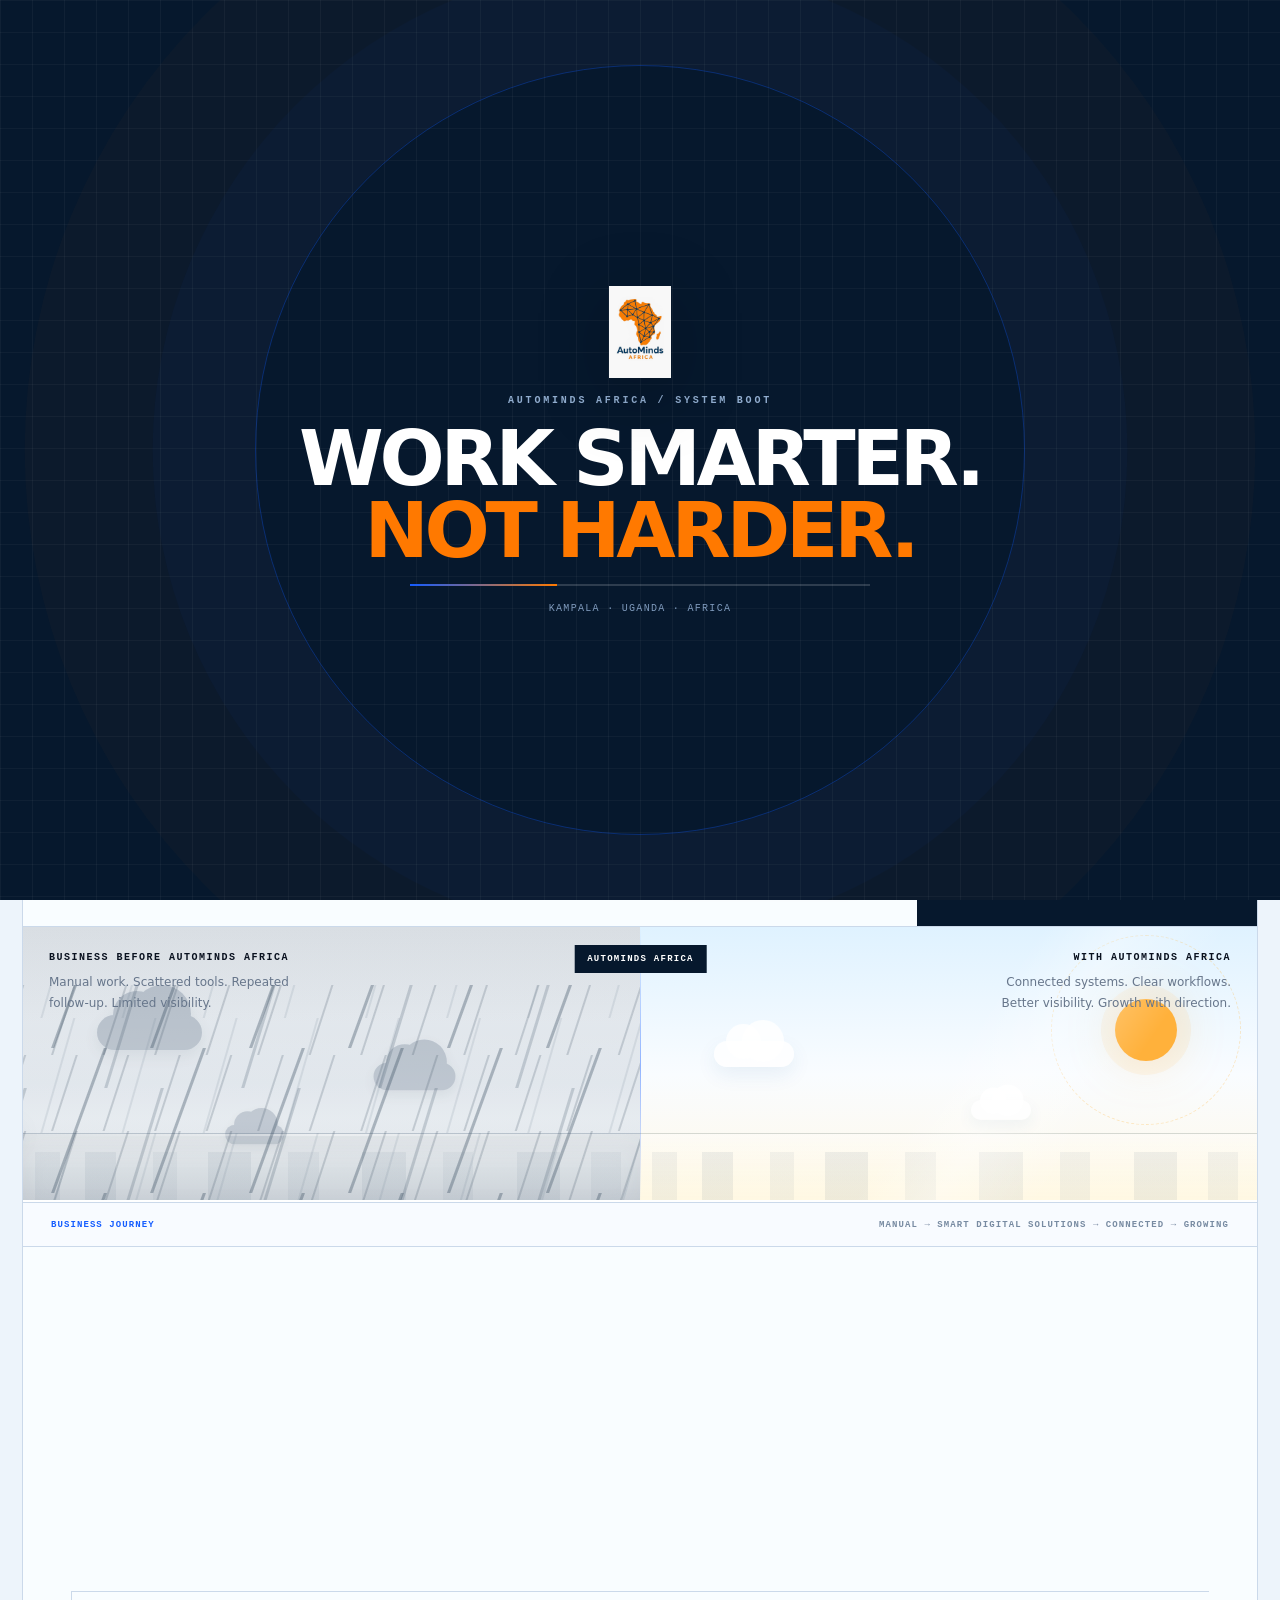
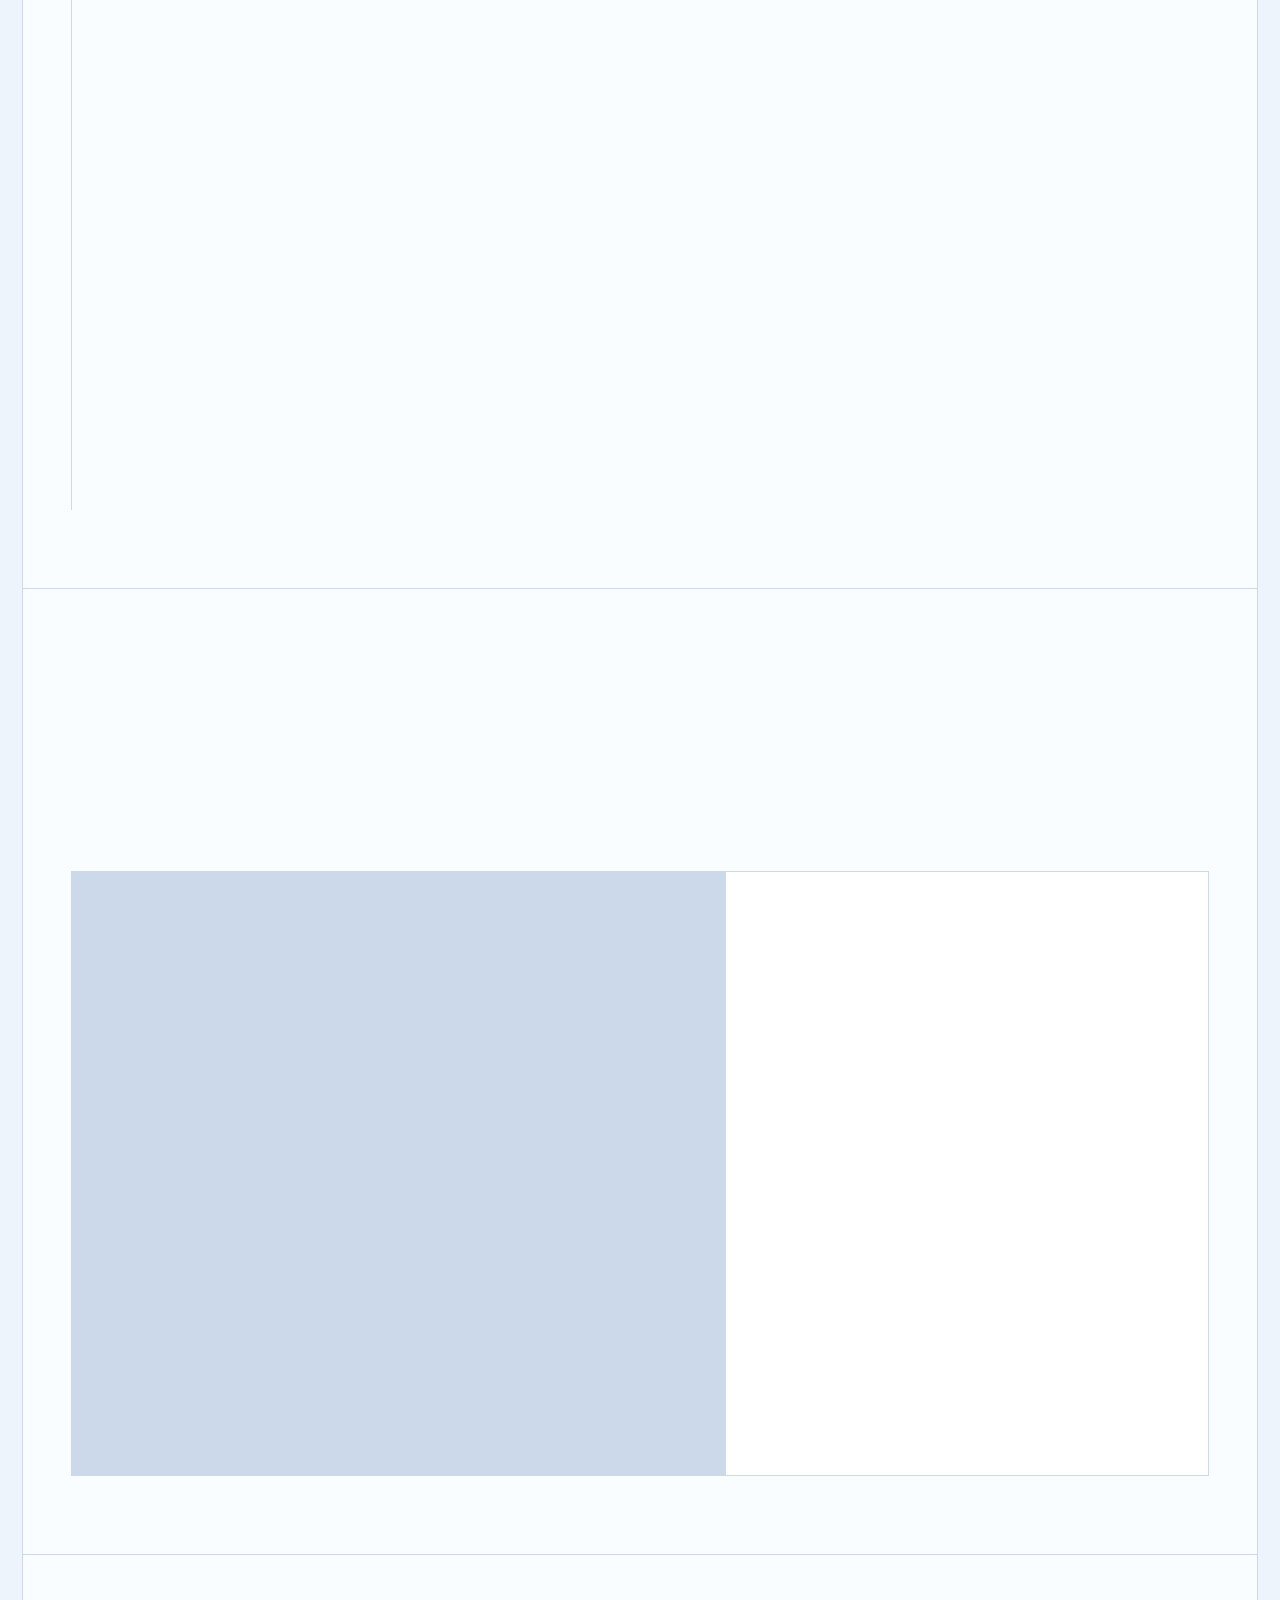
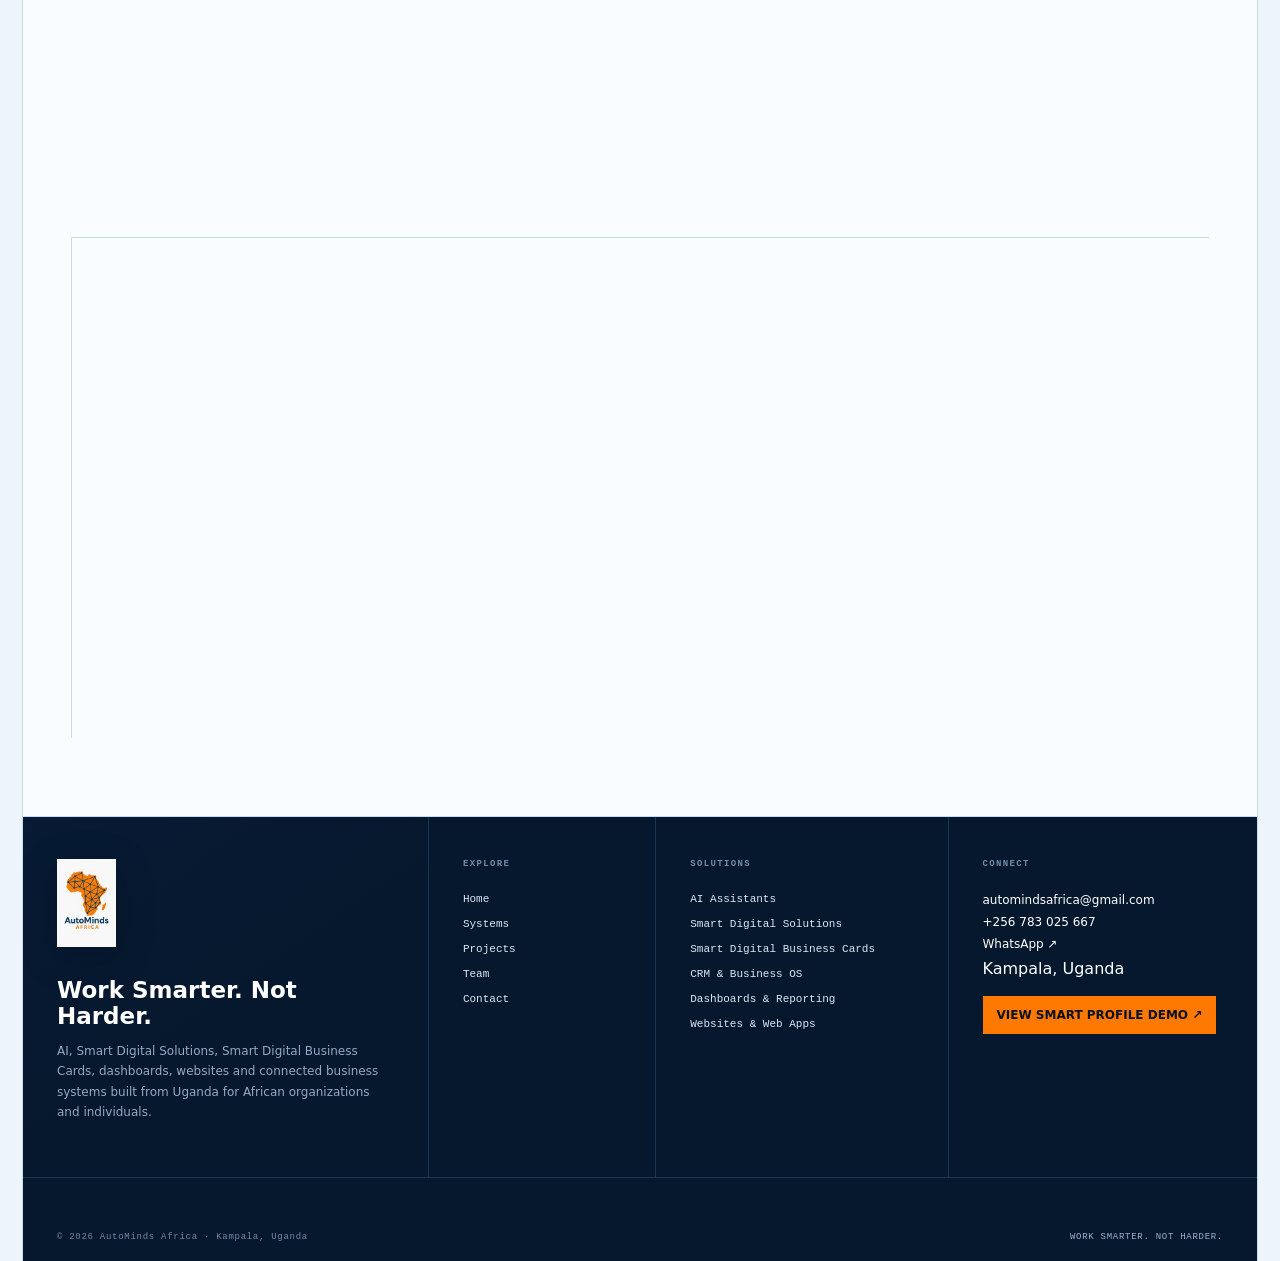
==== commit c62304ae: "Remove fake AutoMinds favicon assets and standardize official logo" ====
--- a/index.html
+++ b/index.html
@@ -3,8 +3,8 @@
 <head>
   <meta charset="utf-8" />
   <meta name="viewport" content="width=device-width,initial-scale=1" /><script src="clean-url.js"></script>
-  <meta name="theme-color" content="#06182d" /><meta http-equiv="Content-Security-Policy" content="default-src 'self'; base-uri 'self'; object-src 'none'; script-src 'self'; script-src-attr 'none'; style-src 'self' https://fonts.googleapis.com; font-src 'self' https://fonts.gstatic.com data:; img-src 'self' data:; media-src 'self'; connect-src 'self'; frame-src 'none'; form-action 'self'; worker-src 'none'; upgrade-insecure-requests" /><link rel="icon" href="/favicon.ico" sizes="any"><link rel="icon" type="image/png" sizes="48x48" href="/autominds-favicon-48.png"><link rel="icon" type="image/png" sizes="192x192" href="/autominds-favicon-192.png"><link rel="icon" type="image/png" sizes="512x512" href="/autominds-favicon-512.png"><link rel="apple-touch-icon" href="/apple-touch-icon.png"><link rel="manifest" href="/site.webmanifest"><meta name="application-name" content="AutoMinds Africa" />
-  <meta name="description" content="AutoMinds Africa builds AI agents, Smart Digital Solutions, Smart Digital Business Cards, dashboards, web apps and connected business operating systems from Kampala, Uganda." />
+  <meta name="theme-color" content="#06182d" /><meta http-equiv="Content-Security-Policy" content="default-src 'self'; base-uri 'self'; object-src 'none'; script-src 'self'; script-src-attr 'none'; style-src 'self' https://fonts.googleapis.com; font-src 'self' https://fonts.gstatic.com data:; img-src 'self' data:; media-src 'self'; connect-src 'self'; frame-src 'none'; form-action 'self'; worker-src 'none'; upgrade-insecure-requests" /><link rel="icon" type="image/png" sizes="48x48" href="/autominds-official-favicon-48.png"><link rel="apple-touch-icon" href="/autominds-official-favicon-48.png"><link rel="manifest" href="/site.webmanifest"><meta name="application-name" content="AutoMinds Africa" />
+  <meta name="description" content="AutoMinds Africa builds AI agents, Smart Digital Solutions, Smart Digital Business Cards, dashboards, web apps and connected business operating systems from Kampala, Uganda." />\n  <meta property="og:image" content="https://automindsafrica.com/autominds-africa-logo.png" />\n  <meta name="twitter:image" content="https://automindsafrica.com/autominds-africa-logo.png" />
   <title>AutoMinds Africa — Work Smarter. Not Harder.</title><link rel="canonical" href="https://automindsafrica.com/" />
   <link rel="preconnect" href="https://fonts.googleapis.com" />
   <link rel="preconnect" href="https://fonts.gstatic.com" crossorigin />
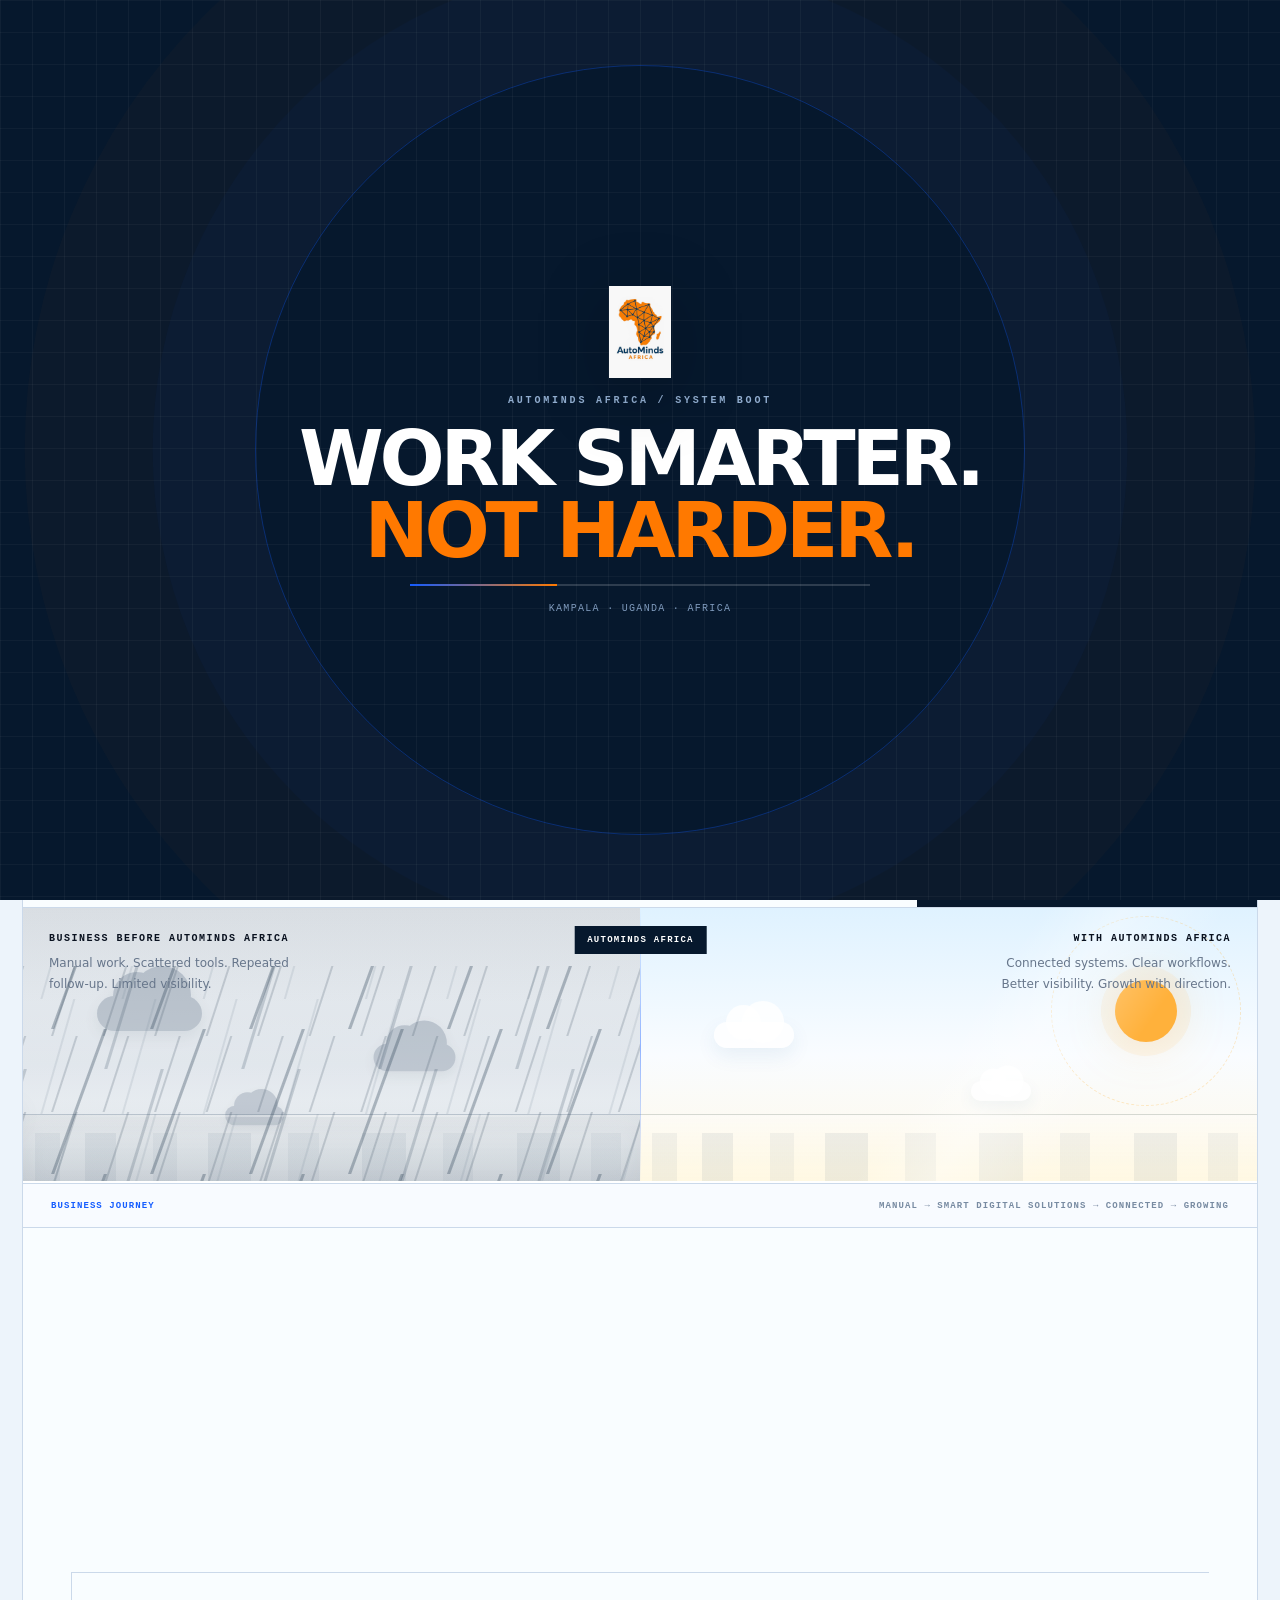
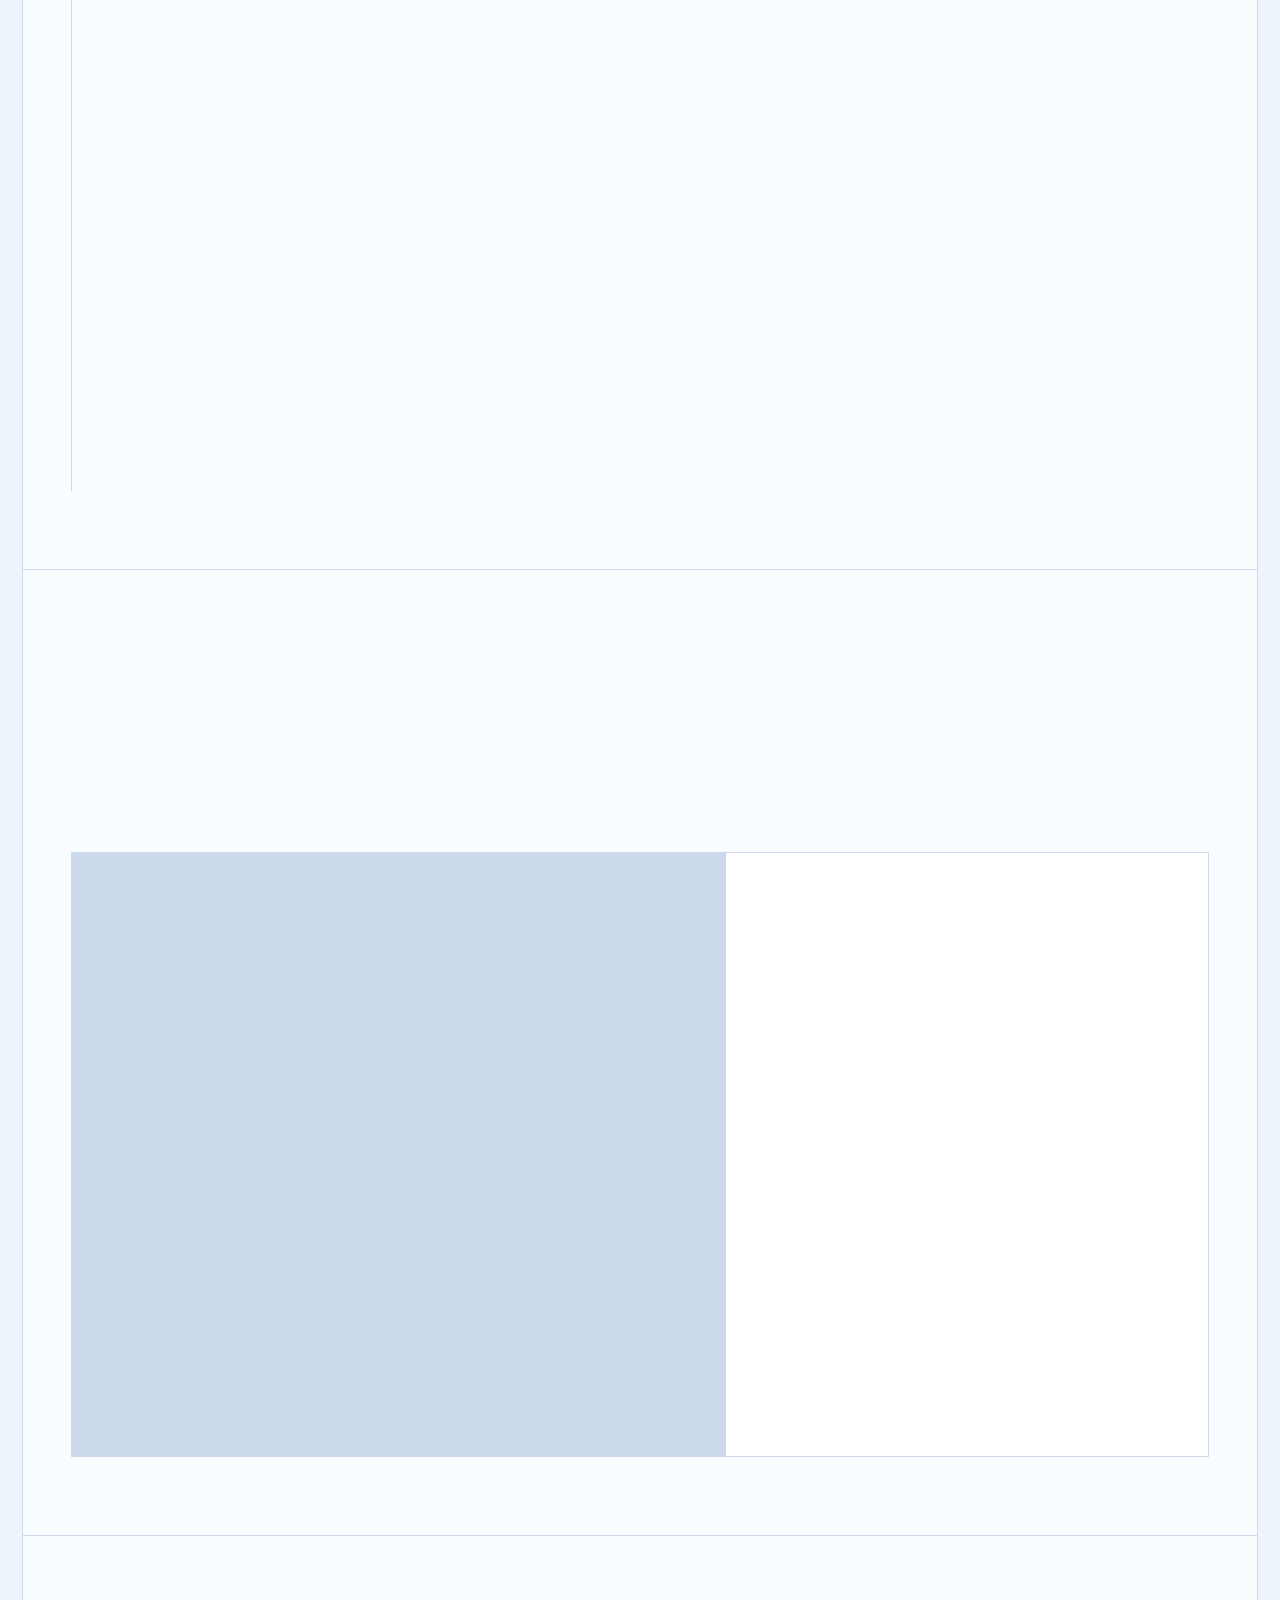
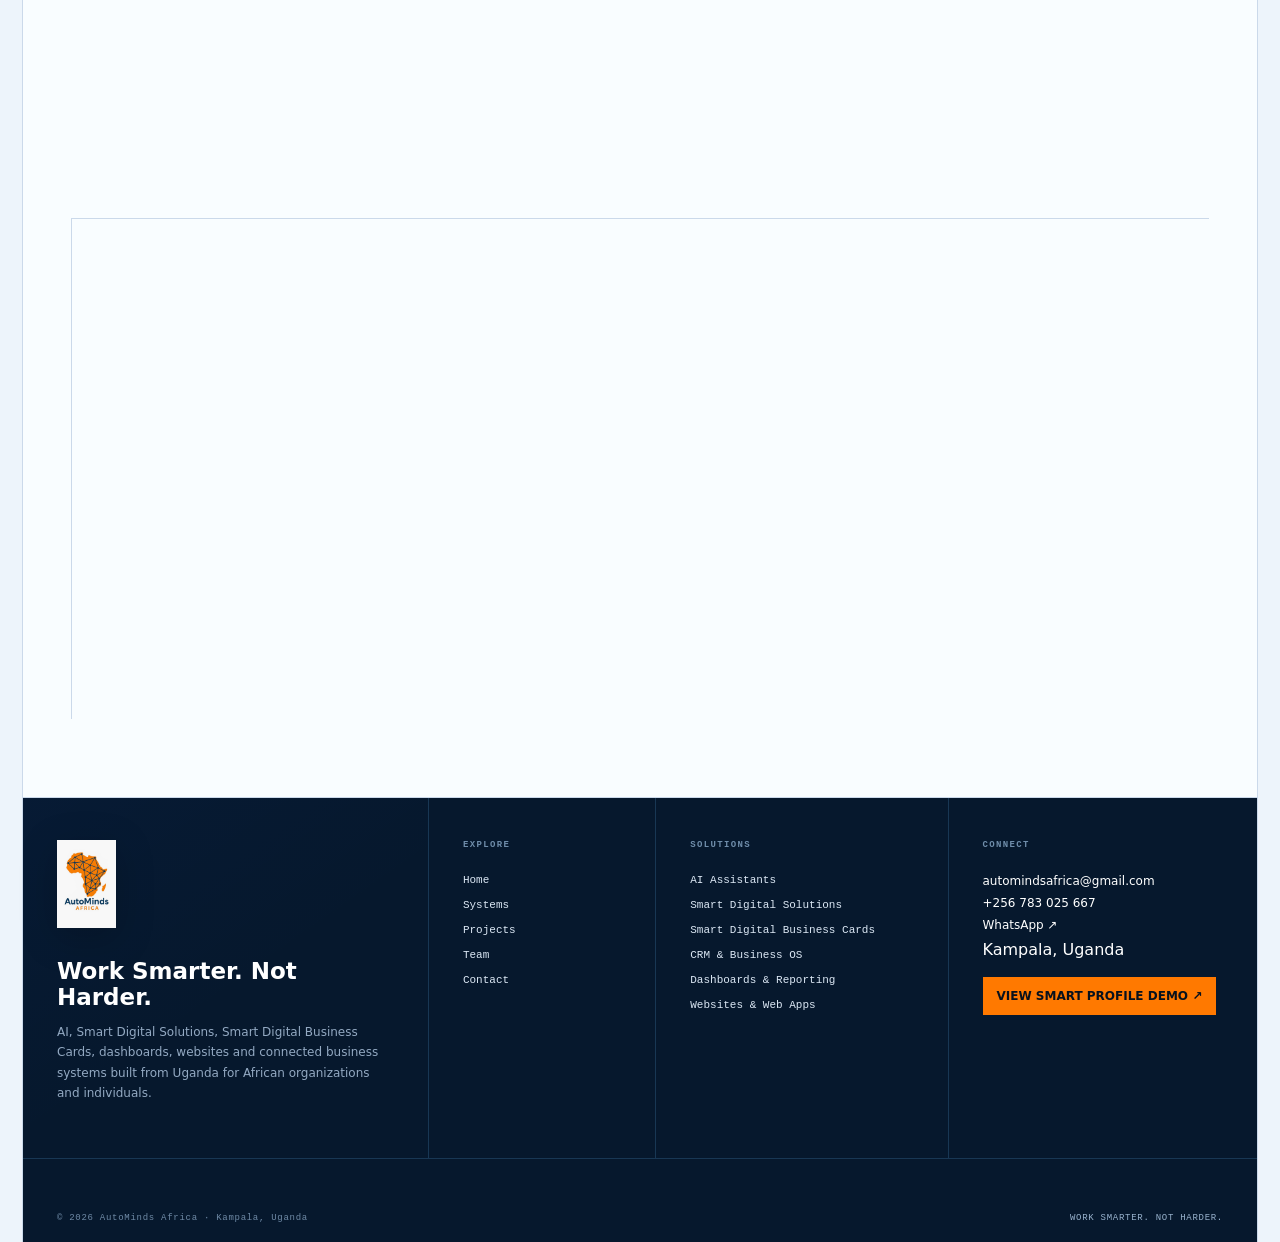
==== commit d096349f: "Fix metadata formatting after favicon cleanup" ====
--- a/index.html
+++ b/index.html
@@ -4,7 +4,9 @@
   <meta charset="utf-8" />
   <meta name="viewport" content="width=device-width,initial-scale=1" /><script src="clean-url.js"></script>
   <meta name="theme-color" content="#06182d" /><meta http-equiv="Content-Security-Policy" content="default-src 'self'; base-uri 'self'; object-src 'none'; script-src 'self'; script-src-attr 'none'; style-src 'self' https://fonts.googleapis.com; font-src 'self' https://fonts.gstatic.com data:; img-src 'self' data:; media-src 'self'; connect-src 'self'; frame-src 'none'; form-action 'self'; worker-src 'none'; upgrade-insecure-requests" /><link rel="icon" type="image/png" sizes="48x48" href="/autominds-official-favicon-48.png"><link rel="apple-touch-icon" href="/autominds-official-favicon-48.png"><link rel="manifest" href="/site.webmanifest"><meta name="application-name" content="AutoMinds Africa" />
-  <meta name="description" content="AutoMinds Africa builds AI agents, Smart Digital Solutions, Smart Digital Business Cards, dashboards, web apps and connected business operating systems from Kampala, Uganda." />\n  <meta property="og:image" content="https://automindsafrica.com/autominds-africa-logo.png" />\n  <meta name="twitter:image" content="https://automindsafrica.com/autominds-africa-logo.png" />
+  <meta name="description" content="AutoMinds Africa builds AI agents, Smart Digital Solutions, Smart Digital Business Cards, dashboards, web apps and connected business operating systems from Kampala, Uganda." />
+  <meta property="og:image" content="https://automindsafrica.com/autominds-africa-logo.png" />
+  <meta name="twitter:image" content="https://automindsafrica.com/autominds-africa-logo.png" />
   <title>AutoMinds Africa — Work Smarter. Not Harder.</title><link rel="canonical" href="https://automindsafrica.com/" />
   <link rel="preconnect" href="https://fonts.googleapis.com" />
   <link rel="preconnect" href="https://fonts.gstatic.com" crossorigin />
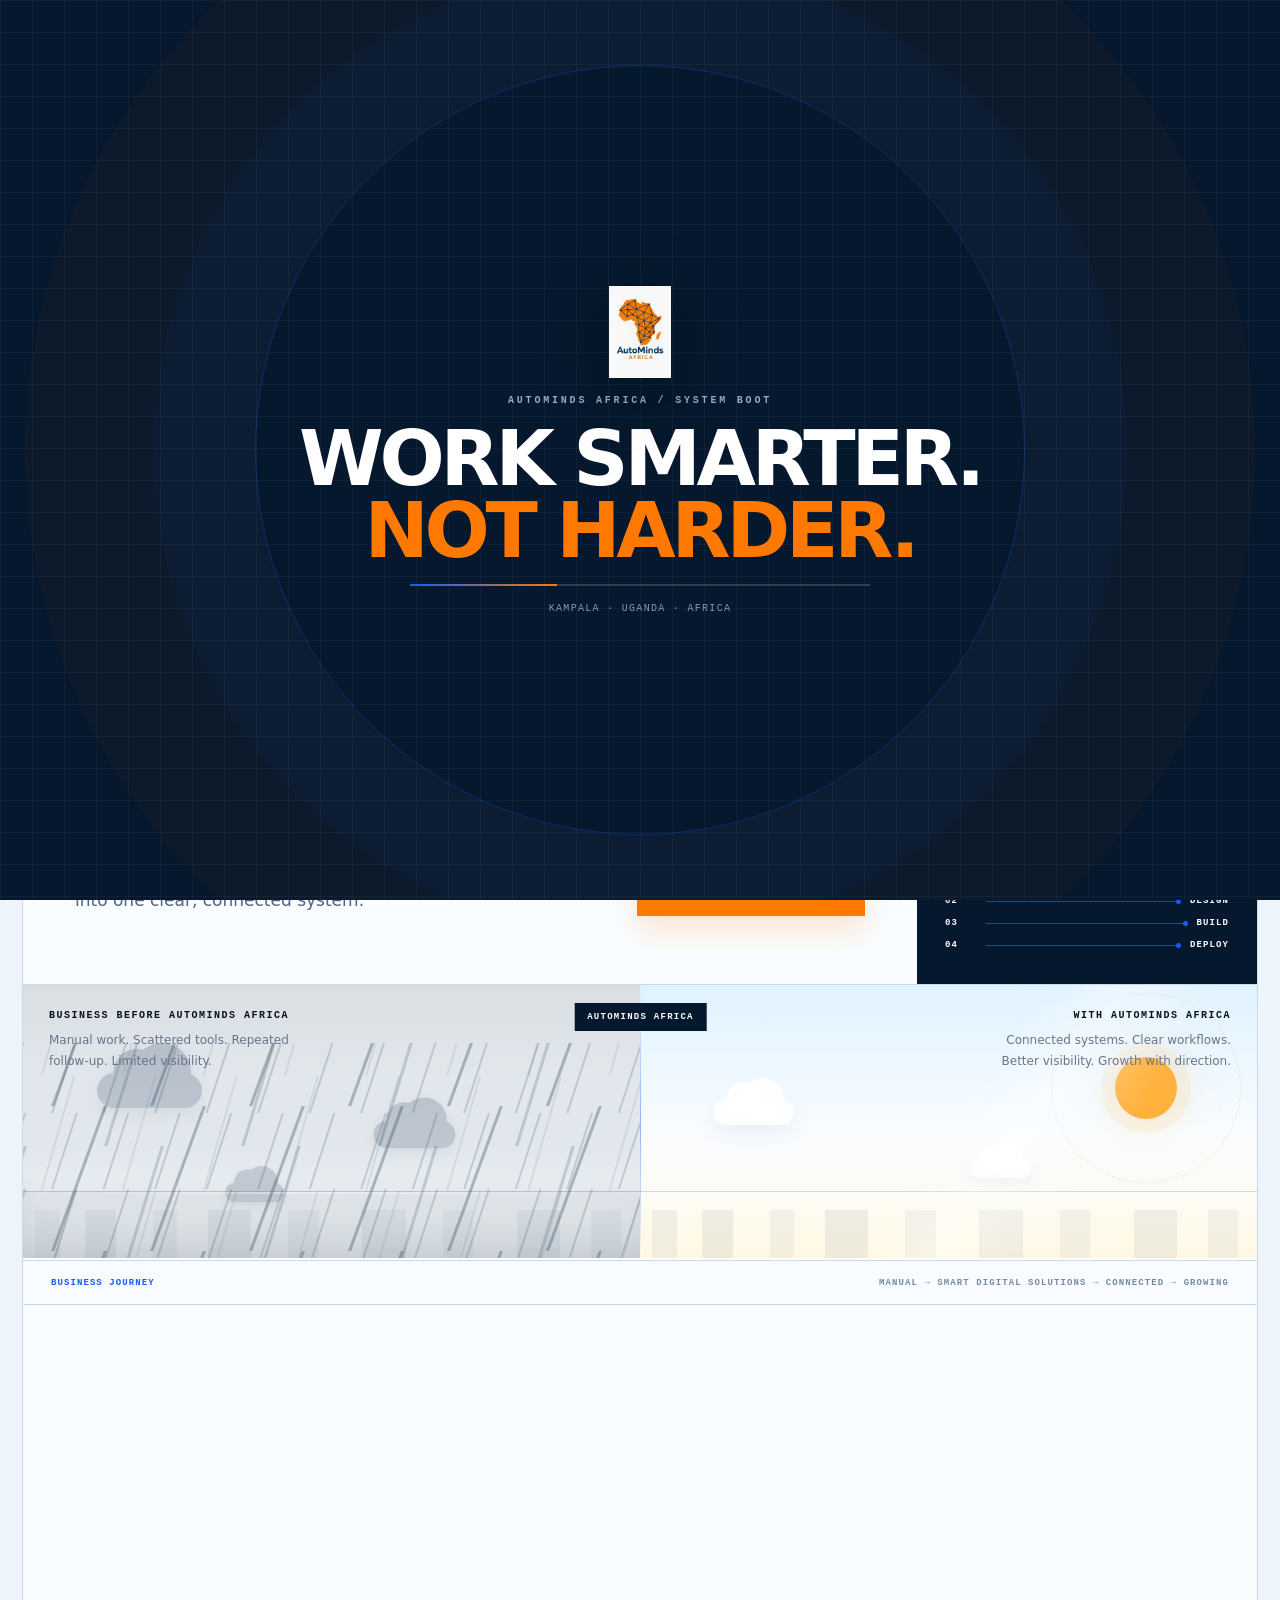
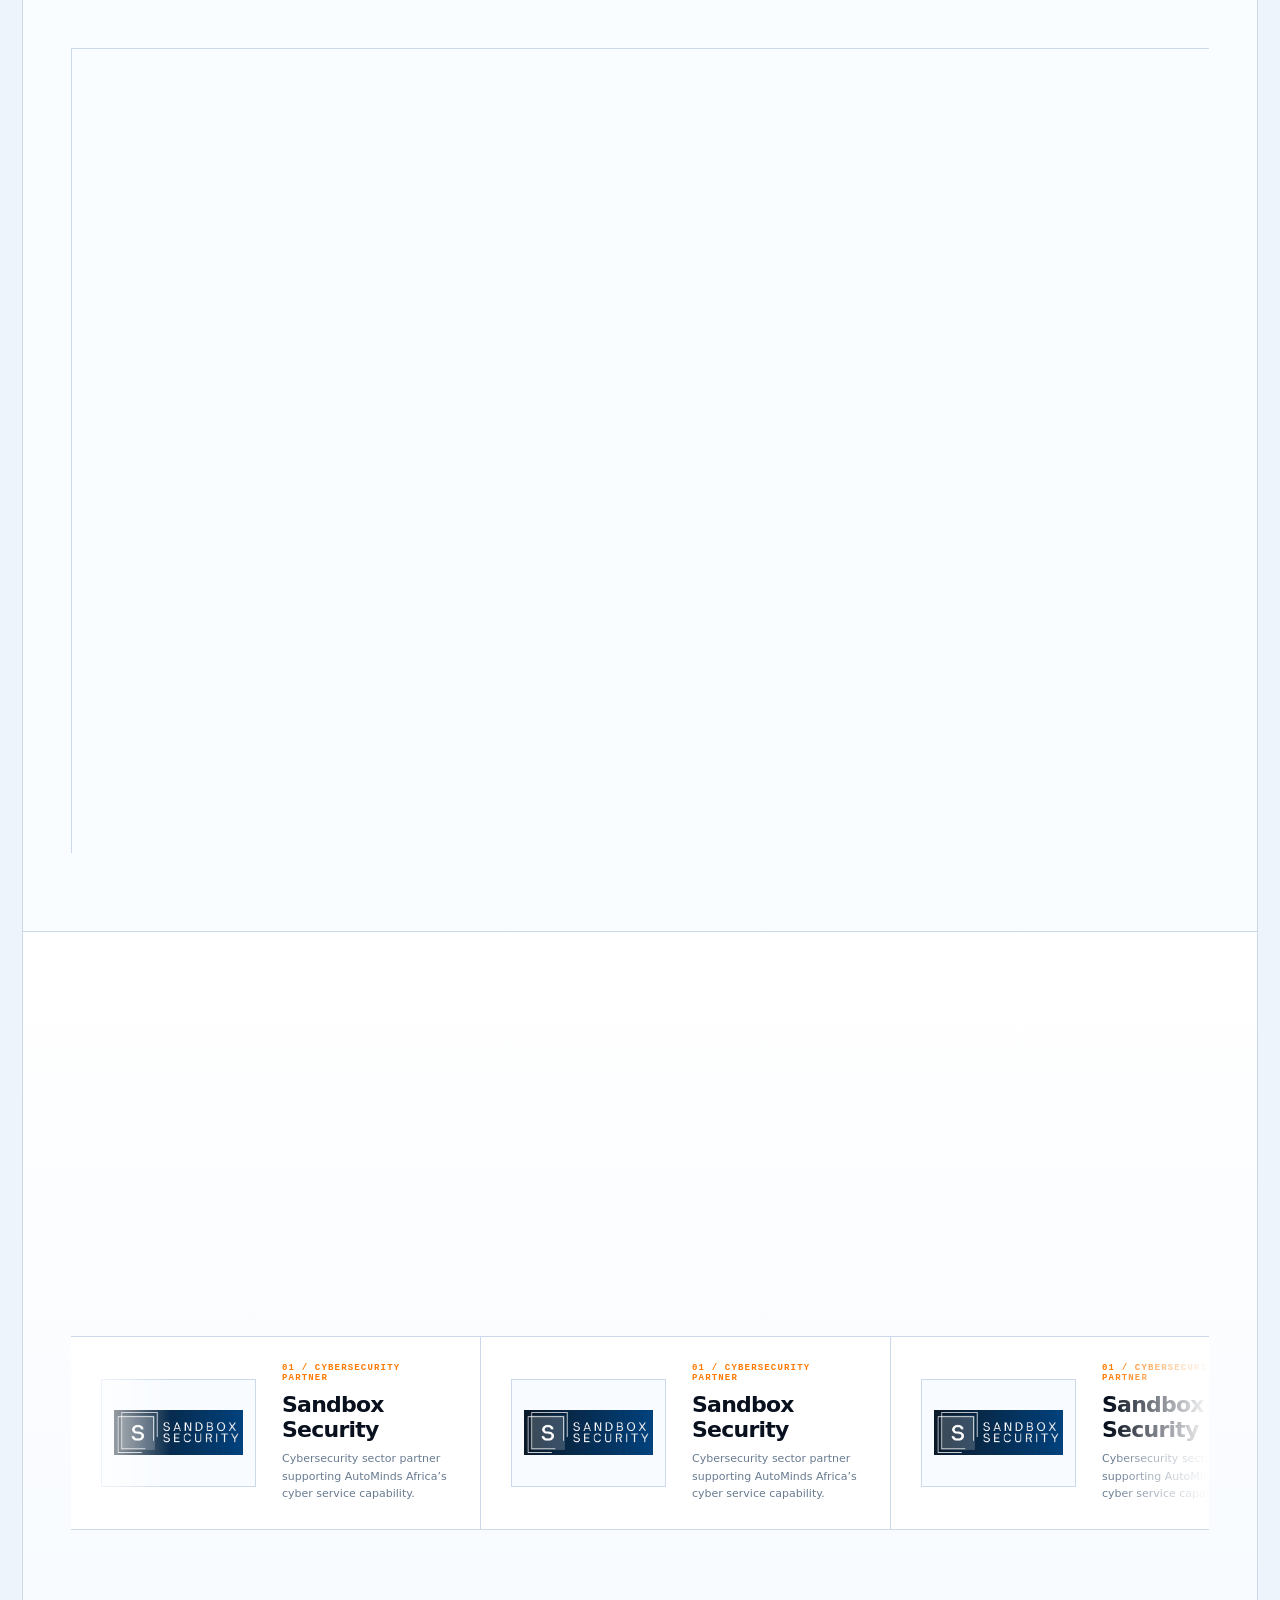
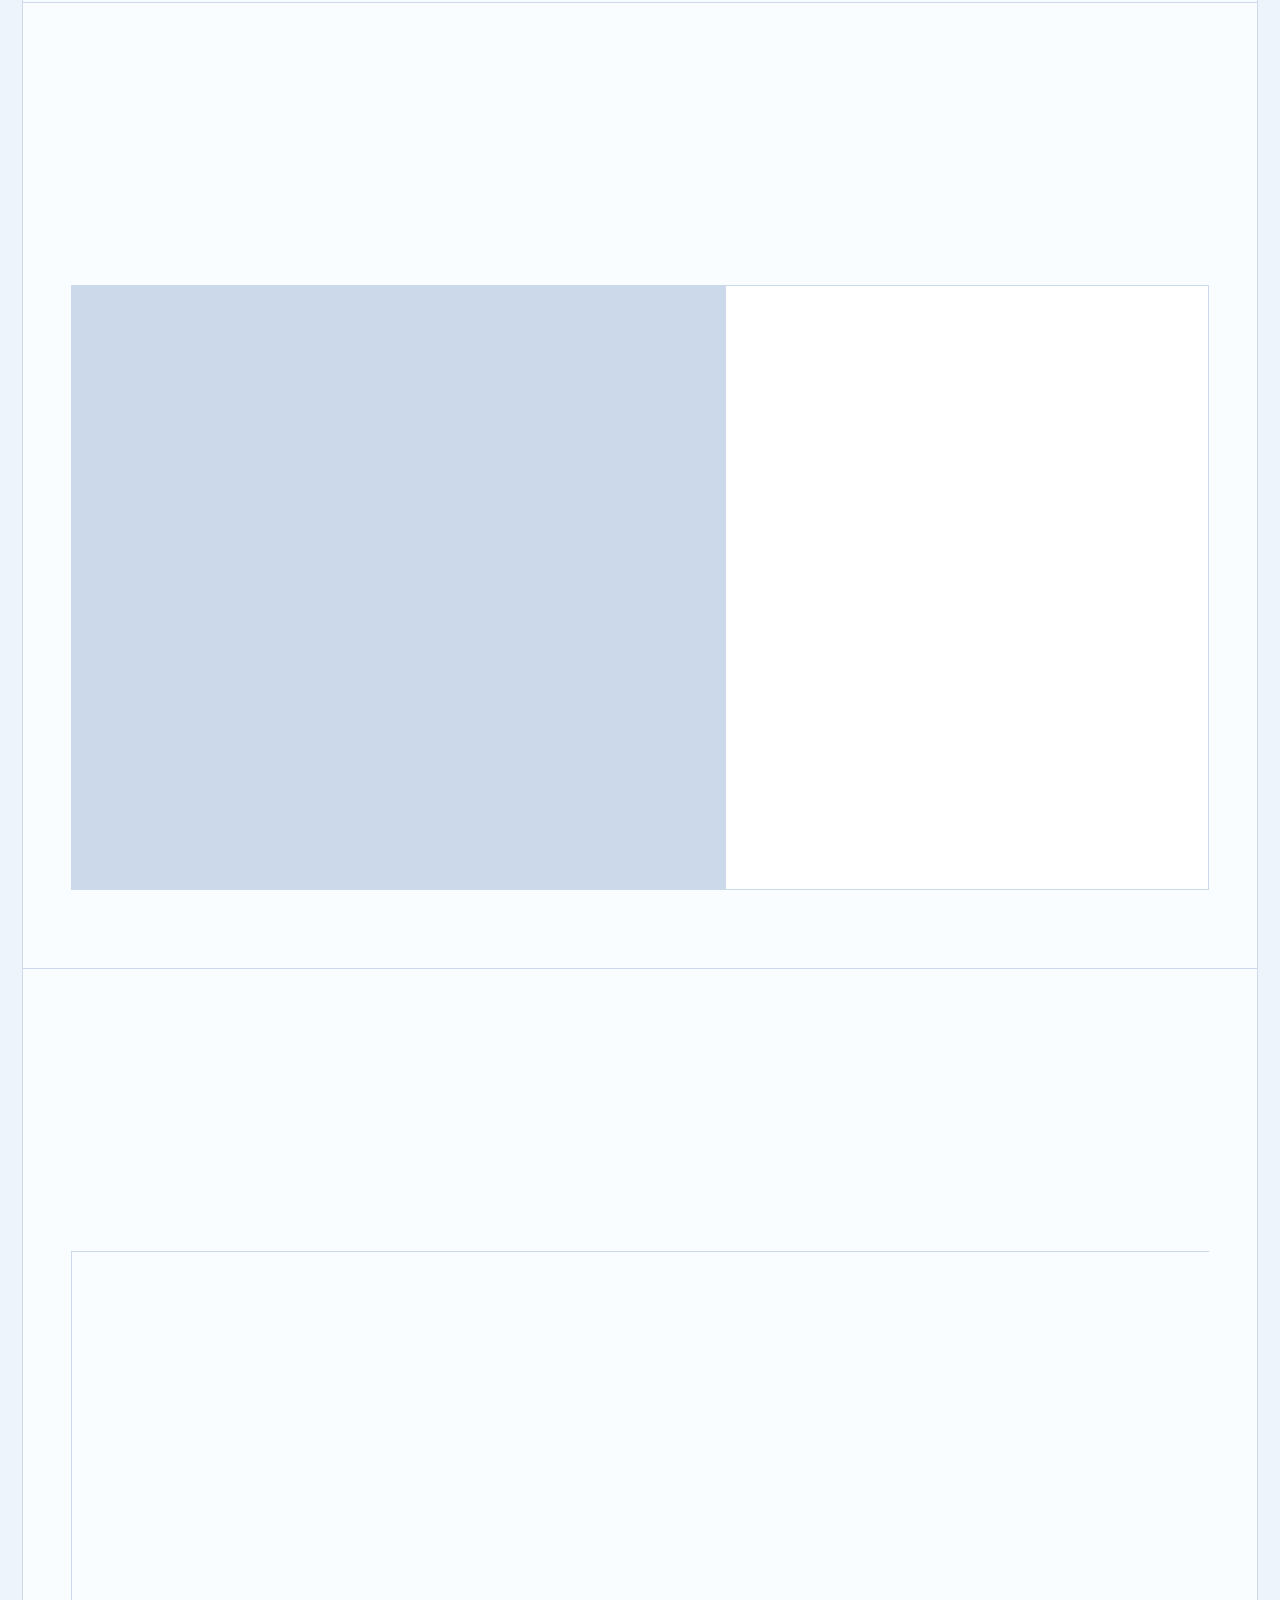
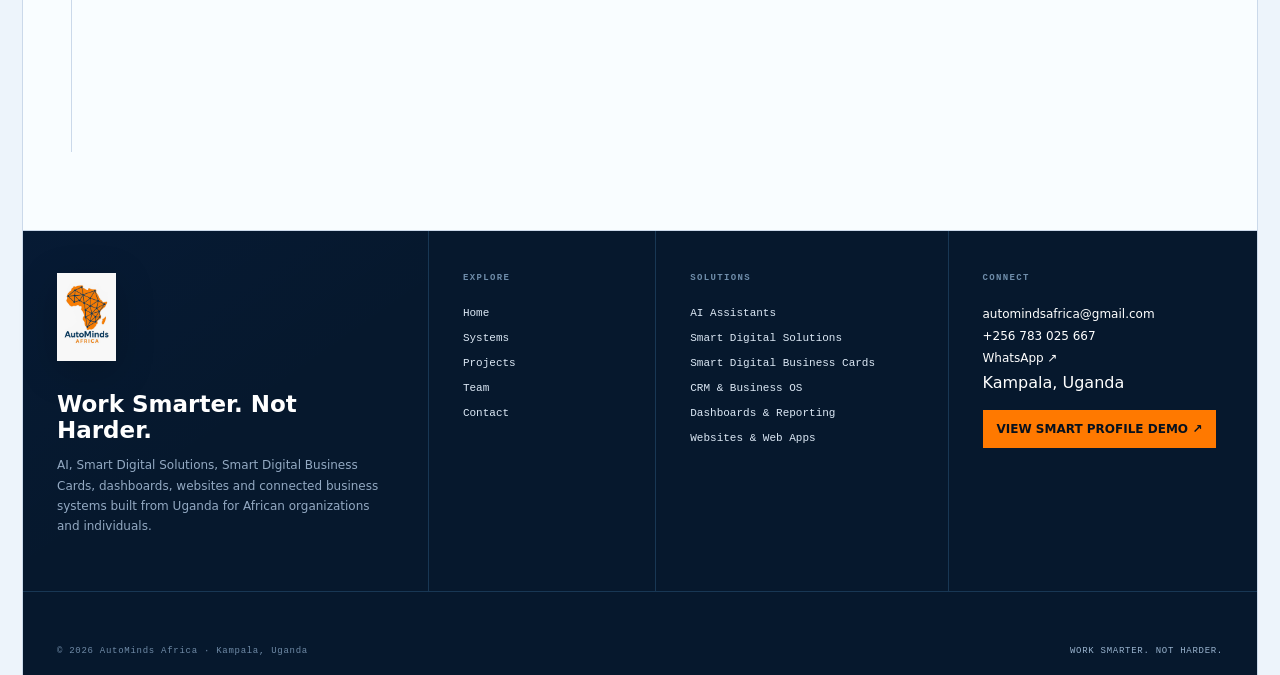
==== commit b1828f45: "Add cybersecurity service and animated partners section" ====
--- a/index.html
+++ b/index.html
@@ -4,7 +4,7 @@
   <meta charset="utf-8" />
   <meta name="viewport" content="width=device-width,initial-scale=1" /><script src="clean-url.js"></script>
   <meta name="theme-color" content="#06182d" /><meta http-equiv="Content-Security-Policy" content="default-src 'self'; base-uri 'self'; object-src 'none'; script-src 'self'; script-src-attr 'none'; style-src 'self' https://fonts.googleapis.com; font-src 'self' https://fonts.gstatic.com data:; img-src 'self' data:; media-src 'self'; connect-src 'self'; frame-src 'none'; form-action 'self'; worker-src 'none'; upgrade-insecure-requests" /><link rel="icon" type="image/png" sizes="48x48" href="/autominds-official-favicon-48.png"><link rel="apple-touch-icon" href="/autominds-official-favicon-48.png"><link rel="manifest" href="/site.webmanifest"><meta name="application-name" content="AutoMinds Africa" />
-  <meta name="description" content="AutoMinds Africa builds AI agents, Smart Digital Solutions, Smart Digital Business Cards, dashboards, web apps and connected business operating systems from Kampala, Uganda." />
+  <meta name="description" content="AutoMinds Africa builds AI agents, Smart Digital Solutions, cybersecurity services, Smart Digital Business Cards, dashboards, web apps and connected business operating systems from Kampala, Uganda." />
   <meta property="og:image" content="https://automindsafrica.com/autominds-africa-logo.png" />
   <meta name="twitter:image" content="https://automindsafrica.com/autominds-africa-logo.png" />
   <title>AutoMinds Africa — Work Smarter. Not Harder.</title><link rel="canonical" href="https://automindsafrica.com/" />
@@ -14,6 +14,7 @@
   <link rel="stylesheet" href="v2.css" />
   <link rel="stylesheet" href="v4.css" />
   <link rel="stylesheet" href="mobile-v5.css" /><link rel="stylesheet" href="v3.css" /><link rel="stylesheet" href="mobile-v6.css" />
+  <link rel="stylesheet" href="partners.css" />
 </head>
 <body class="exp-body" data-page="Home">
   <div class="exp-frame">
@@ -35,10 +36,10 @@
         <div class="exp-hero-main">
           <div>
             <p class="exp-eyebrow">Built in Uganda · Designed for Africa</p>
-            <h1>We build <span class="blue">AI</span>, <span class="orange">Smart Digital Solutions</span>, and systems that make businesses move.</h1>
+            <h1>We build <span class="blue">AI</span>, <span class="orange">Smart Digital Solutions</span>, cybersecurity, and systems that make businesses move.</h1>
           </div>
           <div class="exp-lede-row">
-            <p class="exp-lede">From AI assistants and Smart Digital Business Cards to CRM, dashboards, websites and complete business operating systems — AutoMinds Africa turns scattered work into one clear, connected system.</p>
+            <p class="exp-lede">From AI assistants, cybersecurity and Smart Digital Business Cards to CRM, dashboards, websites and complete business operating systems — AutoMinds Africa turns scattered work into one clear, connected system.</p>
             <a class="exp-cta" href="systems.html" data-page-link><span>Enter our systems</span><b>↗</b></a>
           </div>
         </div>
@@ -73,6 +74,22 @@
           <a class="record record-link" href="systems.html" data-page-link><span class="num">04</span><h3>Smart Digital Solutions</h3><p>Google Workspace, forms, APIs, notifications and data pipelines connected into dependable digital business workflows.</p><span class="tag">WORKFLOW / DATA</span></a>
           <a class="record record-link" href="systems.html" data-page-link><span class="num">05</span><h3>Dashboards & Reporting</h3><p>Operational data translated into clean management views, summaries, charts and export-ready reporting.</p><span class="tag">DASHBOARDS / BI</span></a>
           <a class="record record-link" href="systems.html" data-page-link><span class="num">06</span><h3>Websites & Web Applications</h3><p>Premium websites, portals, booking flows and internal tools built around real business actions.</p><span class="tag">WEB / APPS</span></a>
+          <a class="record record-link cyber-record" href="systems.html" data-page-link><span class="num">07</span><h3>Cybersecurity Services</h3><p>Cybersecurity capability delivered through our partnership with Sandbox Security, extending AutoMinds Africa into secure digital operations and protection.</p><span class="tag">CYBERSECURITY / PARTNER SECTOR</span></a>
+        </div>
+      </section>
+
+      <section class="partner-section" aria-labelledby="partners-title">
+        <div class="section-head2">
+          <div><p class="exp-eyebrow">Technology partners</p><h2 id="partners-title">Built stronger through <span>specialist partnerships.</span></h2><div class="partner-note"><i></i><span>PARTNER NETWORK / CONTINUOUSLY GROWING</span></div></div>
+          <p>Sandbox Security is AutoMinds Africa’s cybersecurity partner, enabling us to extend our work into cybersecurity services while keeping security connected to the digital systems we build.</p>
+        </div>
+        <div class="partner-marquee" aria-label="AutoMinds Africa partner network">
+          <div class="partner-track">
+            <article class="partner-item"><div class="partner-logo-shell"><img src="logo.jpg" alt="Sandbox Security" /></div><div class="partner-meta"><small>01 / CYBERSECURITY PARTNER</small><h3>Sandbox Security</h3><p>Cybersecurity sector partner supporting AutoMinds Africa’s cyber service capability.</p></div></article>
+            <article class="partner-item" aria-hidden="true"><div class="partner-logo-shell"><img src="logo.jpg" alt="" /></div><div class="partner-meta"><small>01 / CYBERSECURITY PARTNER</small><h3>Sandbox Security</h3><p>Cybersecurity sector partner supporting AutoMinds Africa’s cyber service capability.</p></div></article>
+            <article class="partner-item" aria-hidden="true"><div class="partner-logo-shell"><img src="logo.jpg" alt="" /></div><div class="partner-meta"><small>01 / CYBERSECURITY PARTNER</small><h3>Sandbox Security</h3><p>Cybersecurity sector partner supporting AutoMinds Africa’s cyber service capability.</p></div></article>
+            <article class="partner-item" aria-hidden="true"><div class="partner-logo-shell"><img src="logo.jpg" alt="" /></div><div class="partner-meta"><small>01 / CYBERSECURITY PARTNER</small><h3>Sandbox Security</h3><p>Cybersecurity sector partner supporting AutoMinds Africa’s cyber service capability.</p></div></article>
+          </div>
         </div>
       </section>
 
--- a/partners.css
+++ b/partners.css
@@ -0,0 +1,152 @@
+/* AutoMinds Africa — Partners + Cybersecurity sector */
+
+.partner-section{
+  padding:72px 48px;
+  border-bottom:1px solid var(--am-line);
+  background:linear-gradient(180deg,#fff 0%,#f8fbff 100%);
+  overflow:hidden;
+}
+
+.partner-section .section-head2{margin-bottom:30px}
+
+.partner-note{
+  display:flex;
+  align-items:center;
+  gap:9px;
+  margin-top:16px;
+  font:600 9px var(--am-mono);
+  letter-spacing:.1em;
+  color:#647991;
+}
+.partner-note i{
+  width:7px;
+  height:7px;
+  border-radius:50%;
+  background:var(--am-orange);
+  box-shadow:0 0 0 5px rgba(255,121,0,.09);
+}
+
+.partner-marquee{
+  position:relative;
+  overflow:hidden;
+  border-top:1px solid var(--am-line);
+  border-bottom:1px solid var(--am-line);
+  background:#fff;
+}
+.partner-marquee::before,
+.partner-marquee::after{
+  content:"";
+  position:absolute;
+  top:0;
+  bottom:0;
+  width:100px;
+  z-index:5;
+  pointer-events:none;
+}
+.partner-marquee::before{left:0;background:linear-gradient(90deg,#fff,rgba(255,255,255,0))}
+.partner-marquee::after{right:0;background:linear-gradient(270deg,#fff,rgba(255,255,255,0))}
+
+.partner-track{
+  display:flex;
+  width:max-content;
+  animation:partnerFlow 24s linear infinite;
+  will-change:transform;
+}
+.partner-marquee:hover .partner-track{animation-play-state:paused}
+
+.partner-item{
+  width:410px;
+  min-height:190px;
+  padding:26px 30px;
+  display:grid;
+  grid-template-columns:155px 1fr;
+  align-items:center;
+  gap:26px;
+  border-right:1px solid var(--am-line);
+  background:#fff;
+}
+.partner-logo-shell{
+  height:108px;
+  display:grid;
+  place-items:center;
+  padding:12px;
+  border:1px solid var(--am-line);
+  background:#f8fbff;
+}
+.partner-logo-shell img{
+  display:block;
+  width:100%;
+  height:100%;
+  object-fit:contain;
+}
+.partner-meta small{
+  display:block;
+  margin-bottom:9px;
+  font:600 9px var(--am-mono);
+  letter-spacing:.13em;
+  color:var(--am-orange);
+}
+.partner-meta h3{
+  margin:0 0 8px;
+  font-size:22px;
+  letter-spacing:-.035em;
+  color:var(--am-ink);
+}
+.partner-meta p{
+  margin:0;
+  font-size:11px;
+  line-height:1.6;
+  color:#687b91;
+}
+
+.cyber-record{
+  background:linear-gradient(155deg,#06182d 0%,#0b3155 100%)!important;
+  color:#fff!important;
+  position:relative;
+  overflow:hidden;
+}
+.cyber-record::after{
+  content:"";
+  position:absolute;
+  width:190px;
+  height:190px;
+  right:-72px;
+  top:-75px;
+  border:1px solid rgba(255,255,255,.12);
+  border-radius:50%;
+  box-shadow:0 0 0 28px rgba(255,255,255,.025),0 0 0 58px rgba(255,121,0,.025);
+}
+.cyber-record .num{color:#89add3!important}
+.cyber-record h3{color:#fff!important;position:relative;z-index:1}
+.cyber-record p{color:#bdd0e2!important;position:relative;z-index:1}
+.cyber-record .tag{color:#ffab55!important;position:relative;z-index:1}
+
+@keyframes partnerFlow{
+  from{transform:translateX(0)}
+  to{transform:translateX(-50%)}
+}
+
+@media (prefers-reduced-motion:reduce){
+  .partner-track{animation:none}
+}
+
+@media (max-width:900px){
+  .partner-section{padding:56px 24px}
+  .partner-item{width:360px;grid-template-columns:135px 1fr;padding:22px}
+  .partner-logo-shell{height:94px}
+}
+
+@media (max-width:600px){
+  .partner-section{padding:42px 14px}
+  .partner-marquee::before,.partner-marquee::after{width:42px}
+  .partner-item{
+    width:300px;
+    min-height:160px;
+    grid-template-columns:100px 1fr;
+    gap:16px;
+    padding:18px;
+  }
+  .partner-logo-shell{height:78px;padding:8px}
+  .partner-meta h3{font-size:18px}
+  .partner-meta p{font-size:10px}
+}
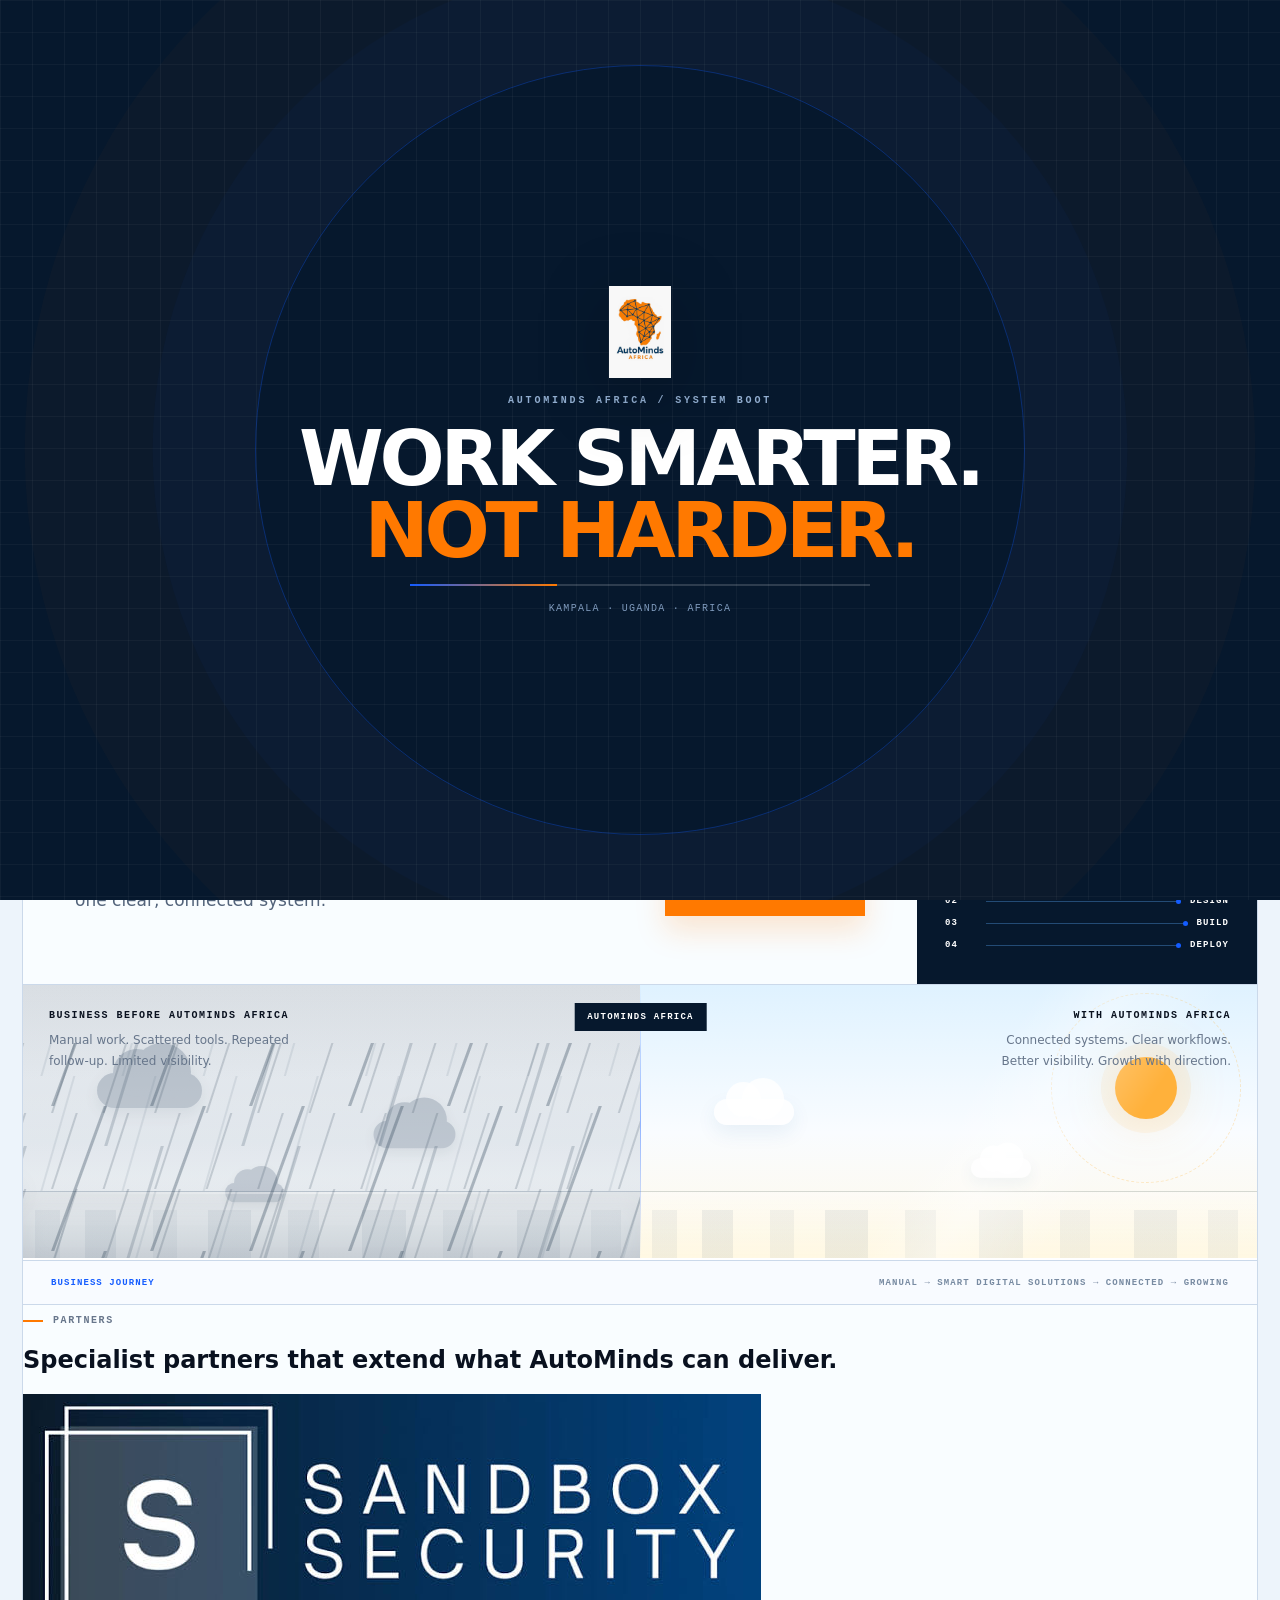
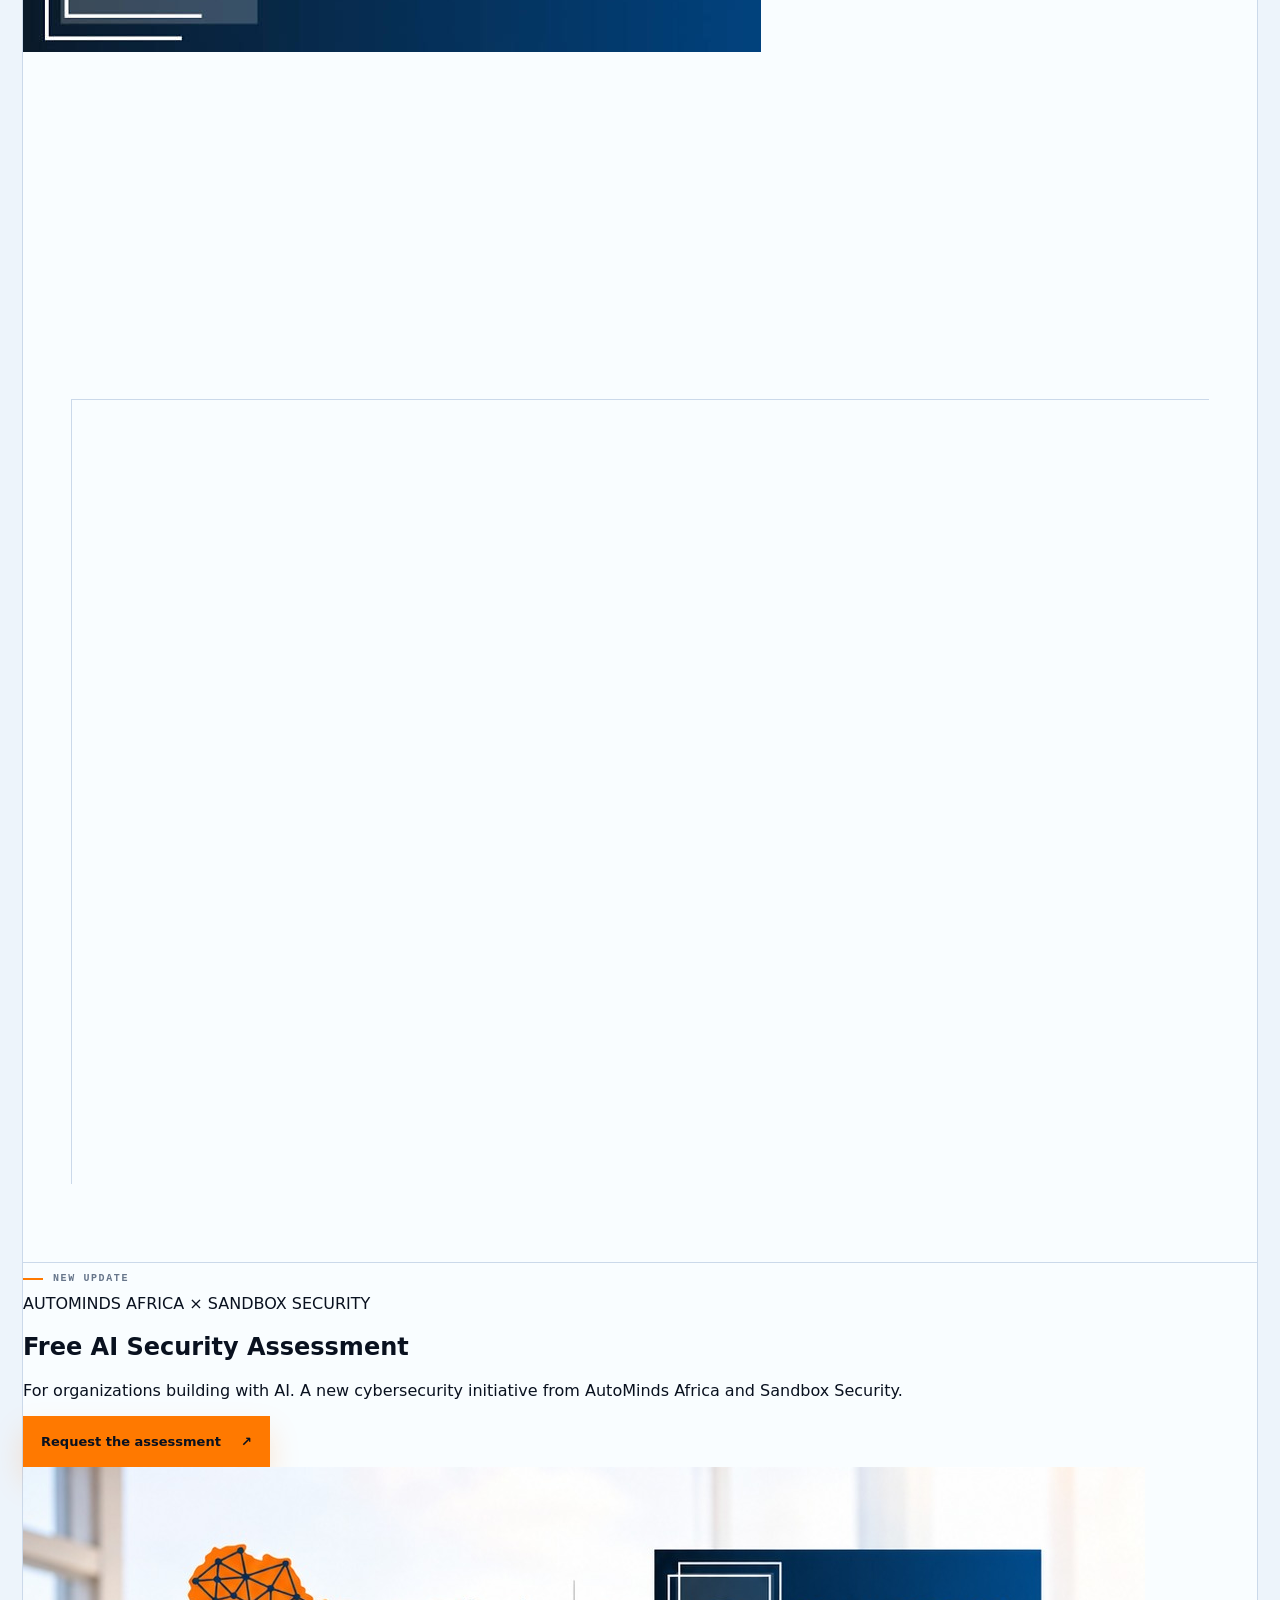
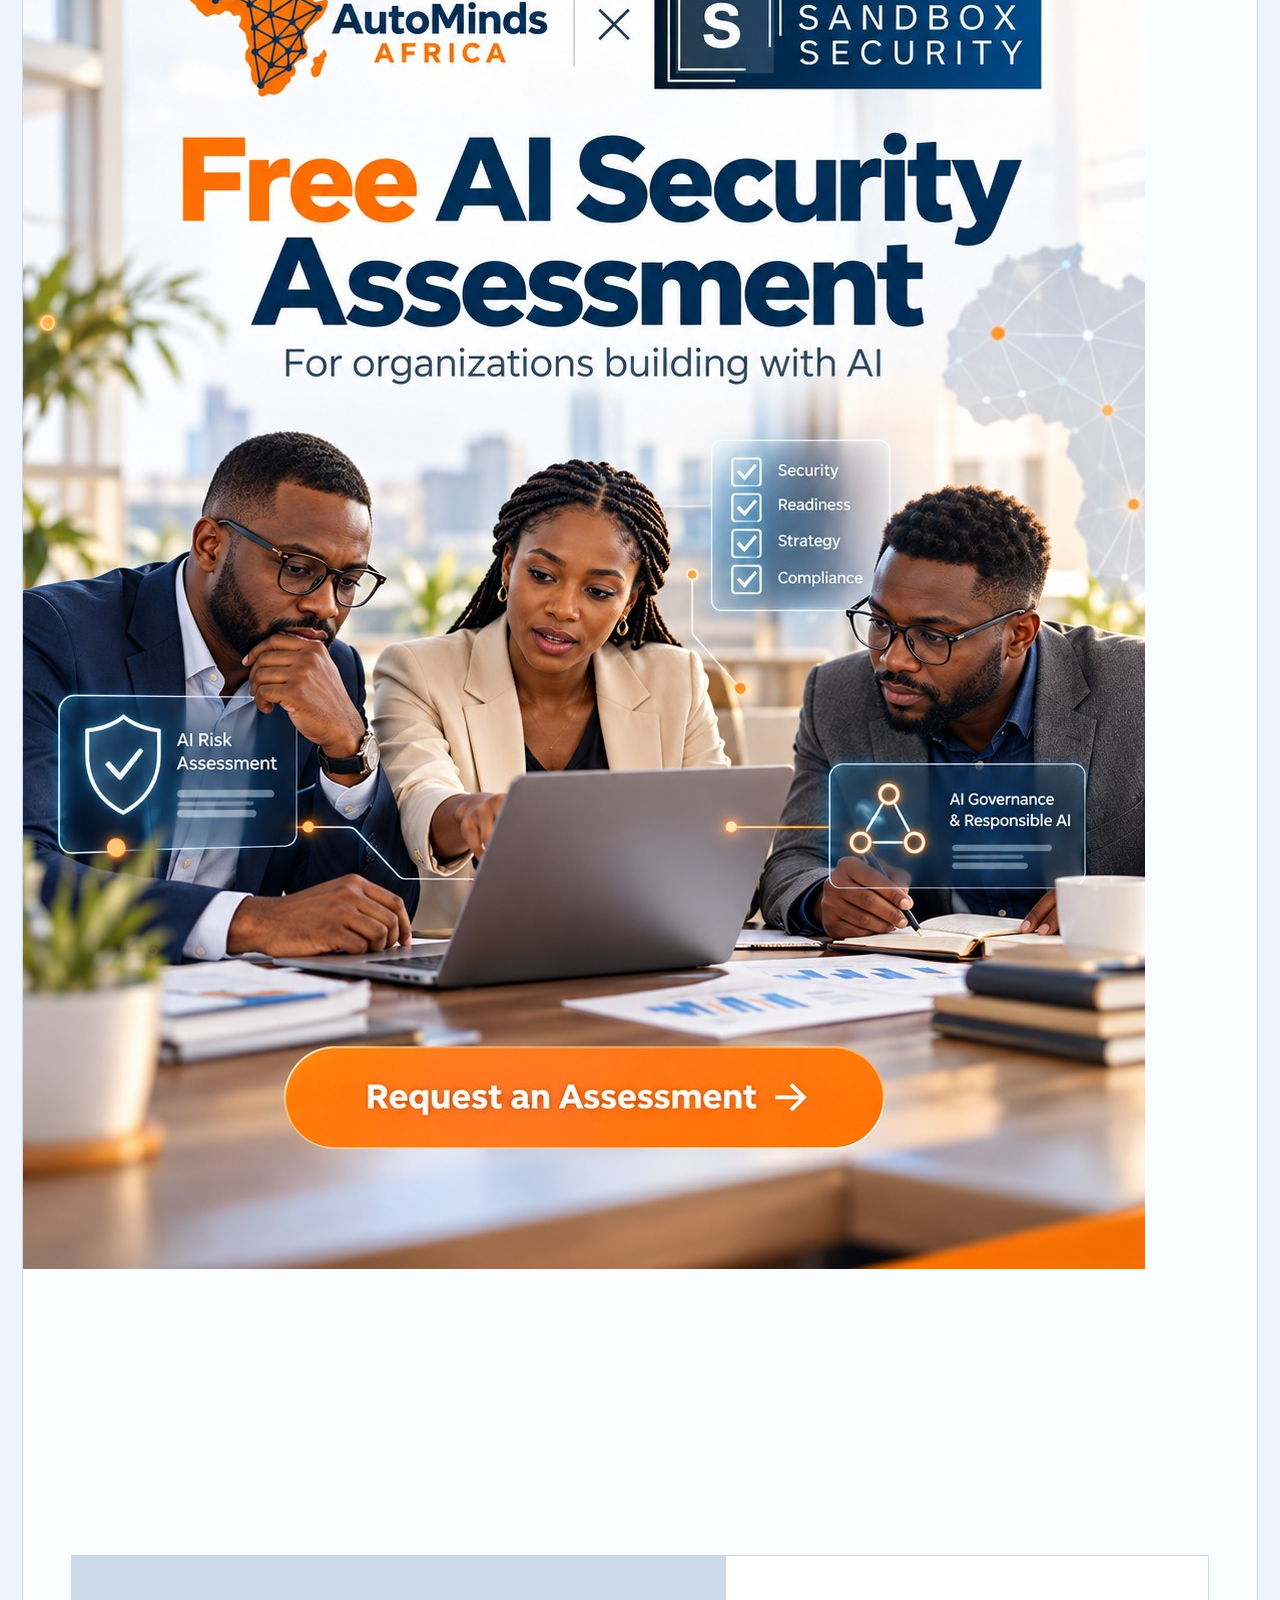
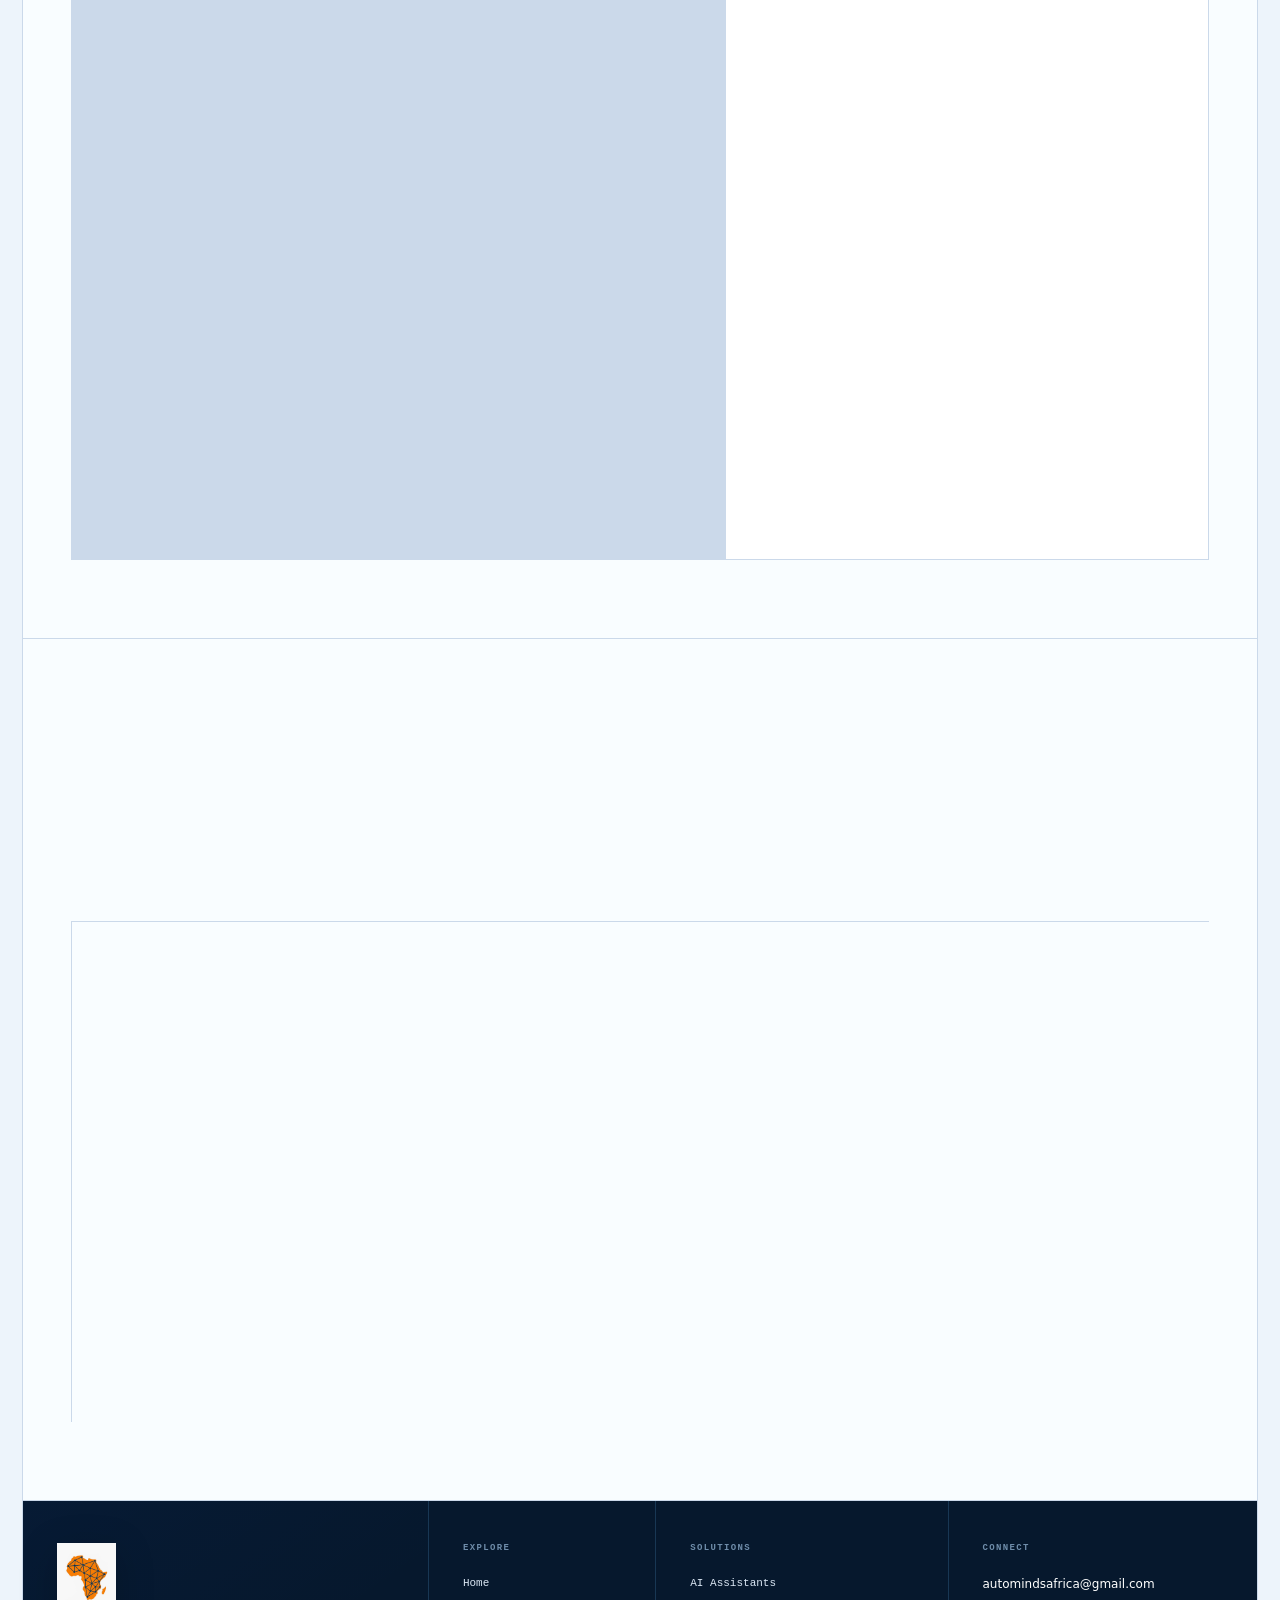
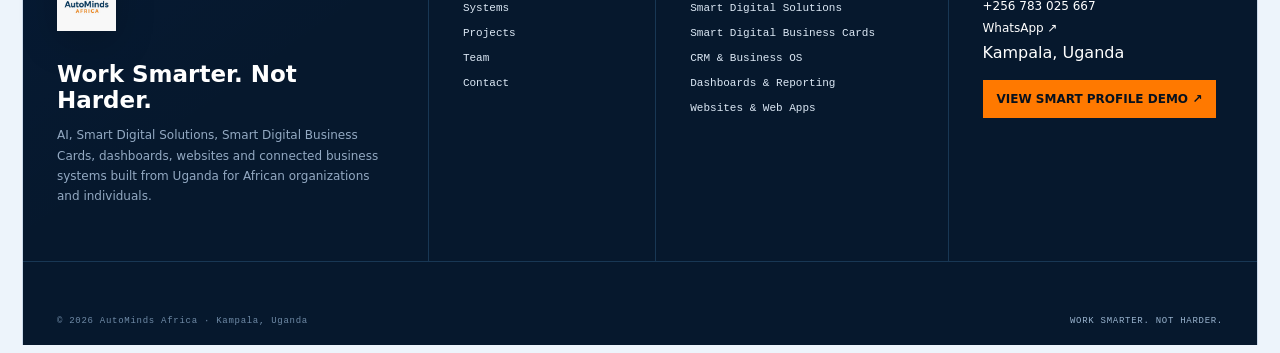
==== commit b369a15c: "Simplify partners rail and add latest security update section" ====
--- a/index.html
+++ b/index.html
@@ -14,7 +14,6 @@
   <link rel="stylesheet" href="v2.css" />
   <link rel="stylesheet" href="v4.css" />
   <link rel="stylesheet" href="mobile-v5.css" /><link rel="stylesheet" href="v3.css" /><link rel="stylesheet" href="mobile-v6.css" />
-  <link rel="stylesheet" href="partners.css" />
 </head>
 <body class="exp-body" data-page="Home">
   <div class="exp-frame">
@@ -62,6 +61,18 @@
         <div class="evo-labels"><b>THE GROWTH SIGNAL</b><span>MANUAL → SMART DIGITAL SOLUTIONS → CONNECTED → GROWING</span></div>
       </section>
 
+      <section class="partners-strip" aria-labelledby="partners-title">
+        <div class="partners-strip-head">
+          <p class="exp-eyebrow">Partners</p>
+          <h2 id="partners-title">Specialist partners that extend what AutoMinds can deliver.</h2>
+        </div>
+        <div class="partners-logo-stage" aria-label="AutoMinds Africa partner logos">
+          <div class="partner-logo-mover">
+            <img src="logo.jpg?v=20261014" alt="Sandbox Security" />
+          </div>
+        </div>
+      </section>
+
       <section class="section-pad">
         <div class="section-head2">
           <div><p class="exp-eyebrow">What we build</p><h2>Technology that behaves like a <span>system.</span></h2></div>
@@ -78,18 +89,16 @@
         </div>
       </section>
 
-      <section class="partner-section" aria-labelledby="partners-title">
-        <div class="section-head2">
-          <div><p class="exp-eyebrow">Technology partners</p><h2 id="partners-title">Built stronger through <span>specialist partnerships.</span></h2><div class="partner-note"><i></i><span>PARTNER NETWORK / CONTINUOUSLY GROWING</span></div></div>
-          <p>Sandbox Security is AutoMinds Africa’s cybersecurity partner, enabling us to extend our work into cybersecurity services while keeping security connected to the digital systems we build.</p>
+      <section class="latest-update" aria-labelledby="latest-update-title">
+        <div class="latest-update-copy">
+          <p class="exp-eyebrow">New update</p>
+          <span class="update-badge">AUTOMINDS AFRICA × SANDBOX SECURITY</span>
+          <h2 id="latest-update-title">Free AI Security Assessment</h2>
+          <p>For organizations building with AI. A new cybersecurity initiative from AutoMinds Africa and Sandbox Security.</p>
+          <a class="exp-cta" href="contact.html" data-page-link><span>Request the assessment</span><b>↗</b></a>
         </div>
-        <div class="partner-marquee" aria-label="AutoMinds Africa partner network">
-          <div class="partner-track">
-            <article class="partner-item"><div class="partner-logo-shell"><img src="logo.jpg" alt="Sandbox Security" /></div><div class="partner-meta"><small>01 / CYBERSECURITY PARTNER</small><h3>Sandbox Security</h3><p>Cybersecurity sector partner supporting AutoMinds Africa’s cyber service capability.</p></div></article>
-            <article class="partner-item" aria-hidden="true"><div class="partner-logo-shell"><img src="logo.jpg" alt="" /></div><div class="partner-meta"><small>01 / CYBERSECURITY PARTNER</small><h3>Sandbox Security</h3><p>Cybersecurity sector partner supporting AutoMinds Africa’s cyber service capability.</p></div></article>
-            <article class="partner-item" aria-hidden="true"><div class="partner-logo-shell"><img src="logo.jpg" alt="" /></div><div class="partner-meta"><small>01 / CYBERSECURITY PARTNER</small><h3>Sandbox Security</h3><p>Cybersecurity sector partner supporting AutoMinds Africa’s cyber service capability.</p></div></article>
-            <article class="partner-item" aria-hidden="true"><div class="partner-logo-shell"><img src="logo.jpg" alt="" /></div><div class="partner-meta"><small>01 / CYBERSECURITY PARTNER</small><h3>Sandbox Security</h3><p>Cybersecurity sector partner supporting AutoMinds Africa’s cyber service capability.</p></div></article>
-          </div>
+        <div class="latest-update-media">
+          <img src="Sanbox-automindsafrica%20poster.jpeg?v=20261014" alt="AutoMinds Africa and Sandbox Security — Free AI Security Assessment for organizations building with AI" />
         </div>
       </section>
 
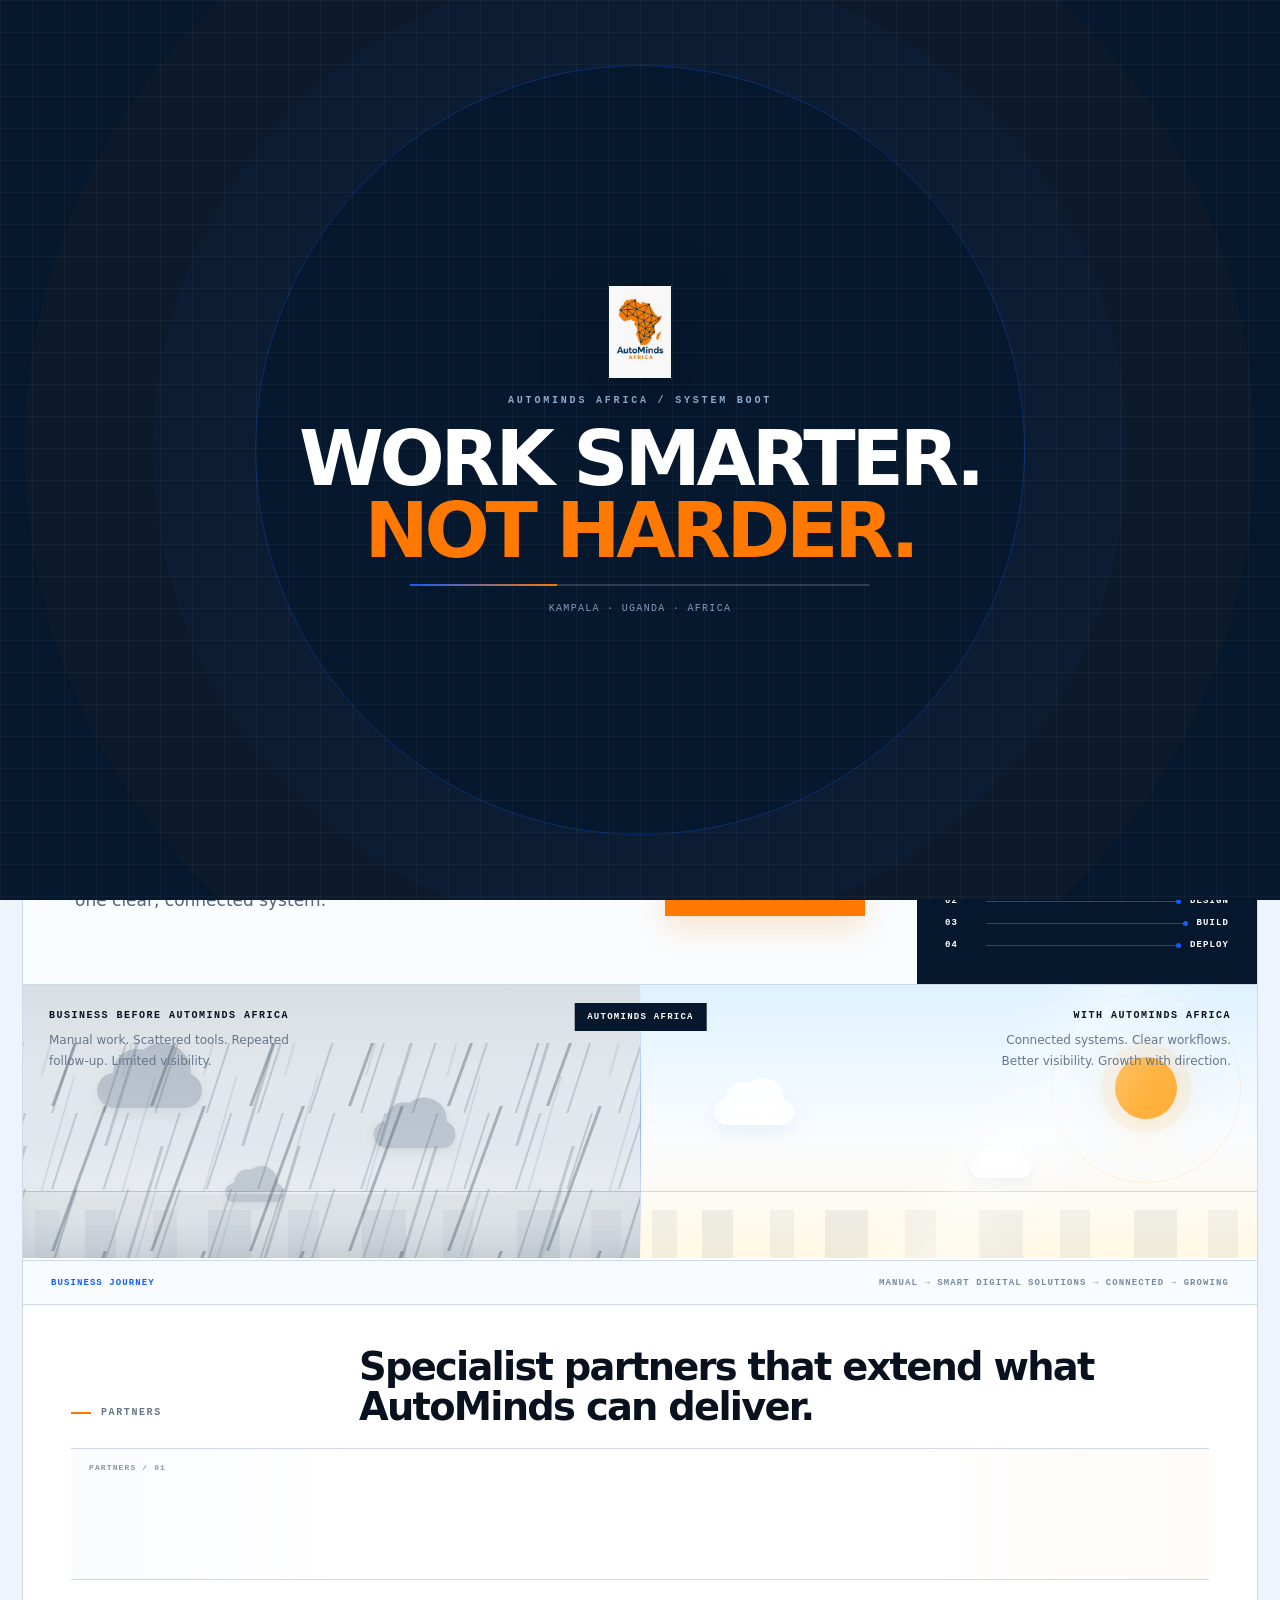
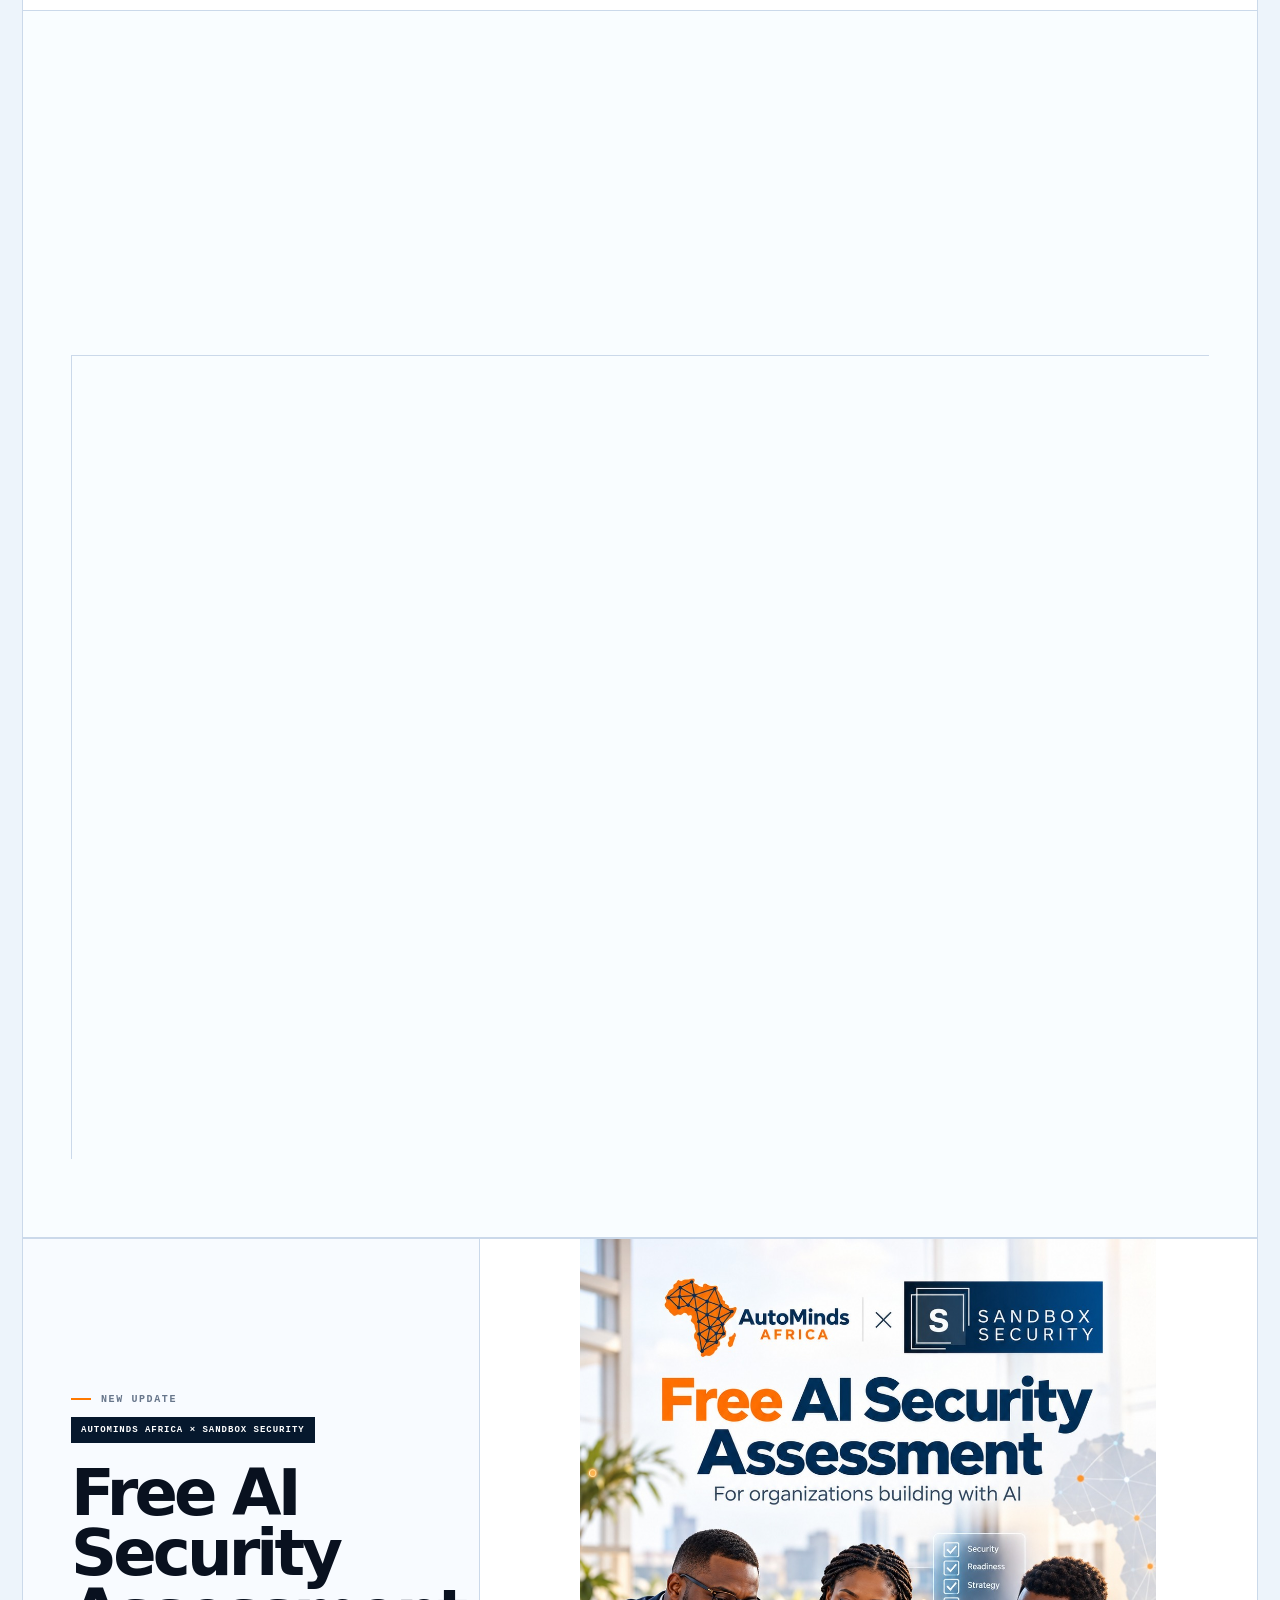
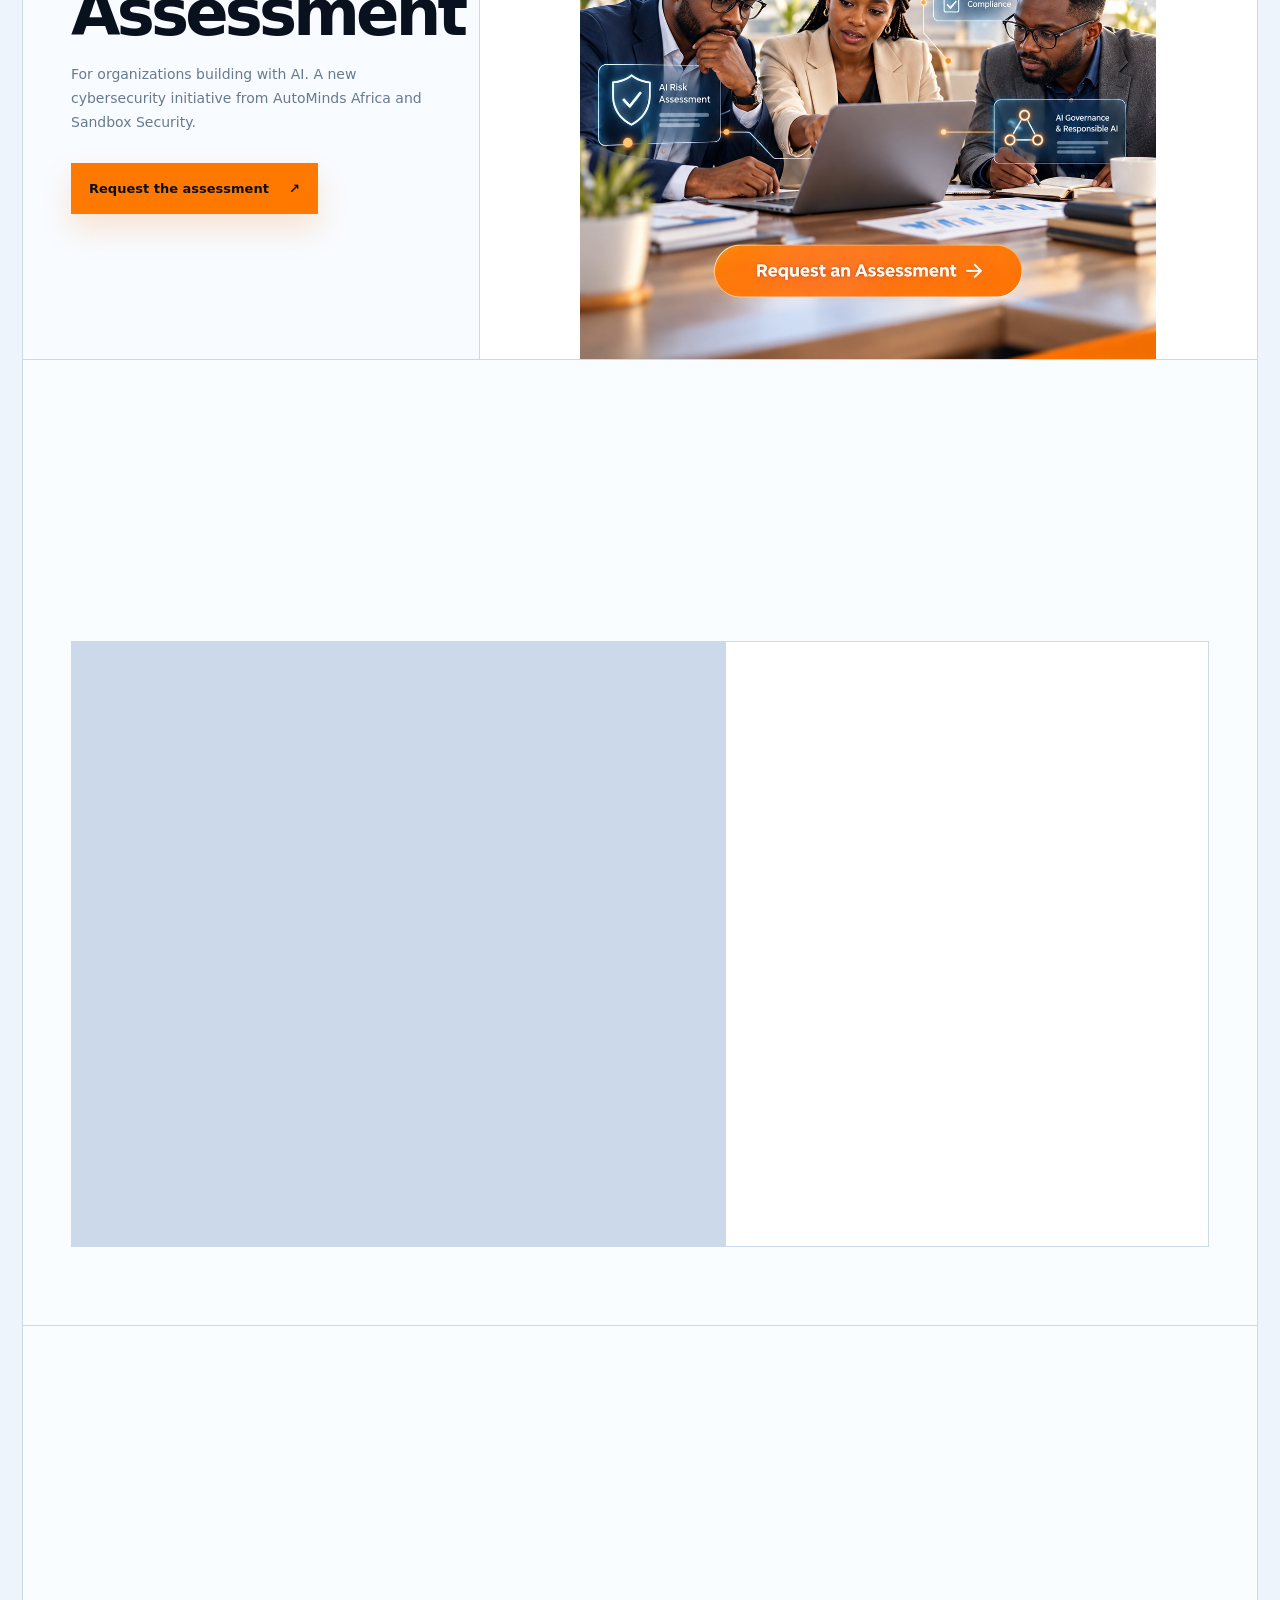
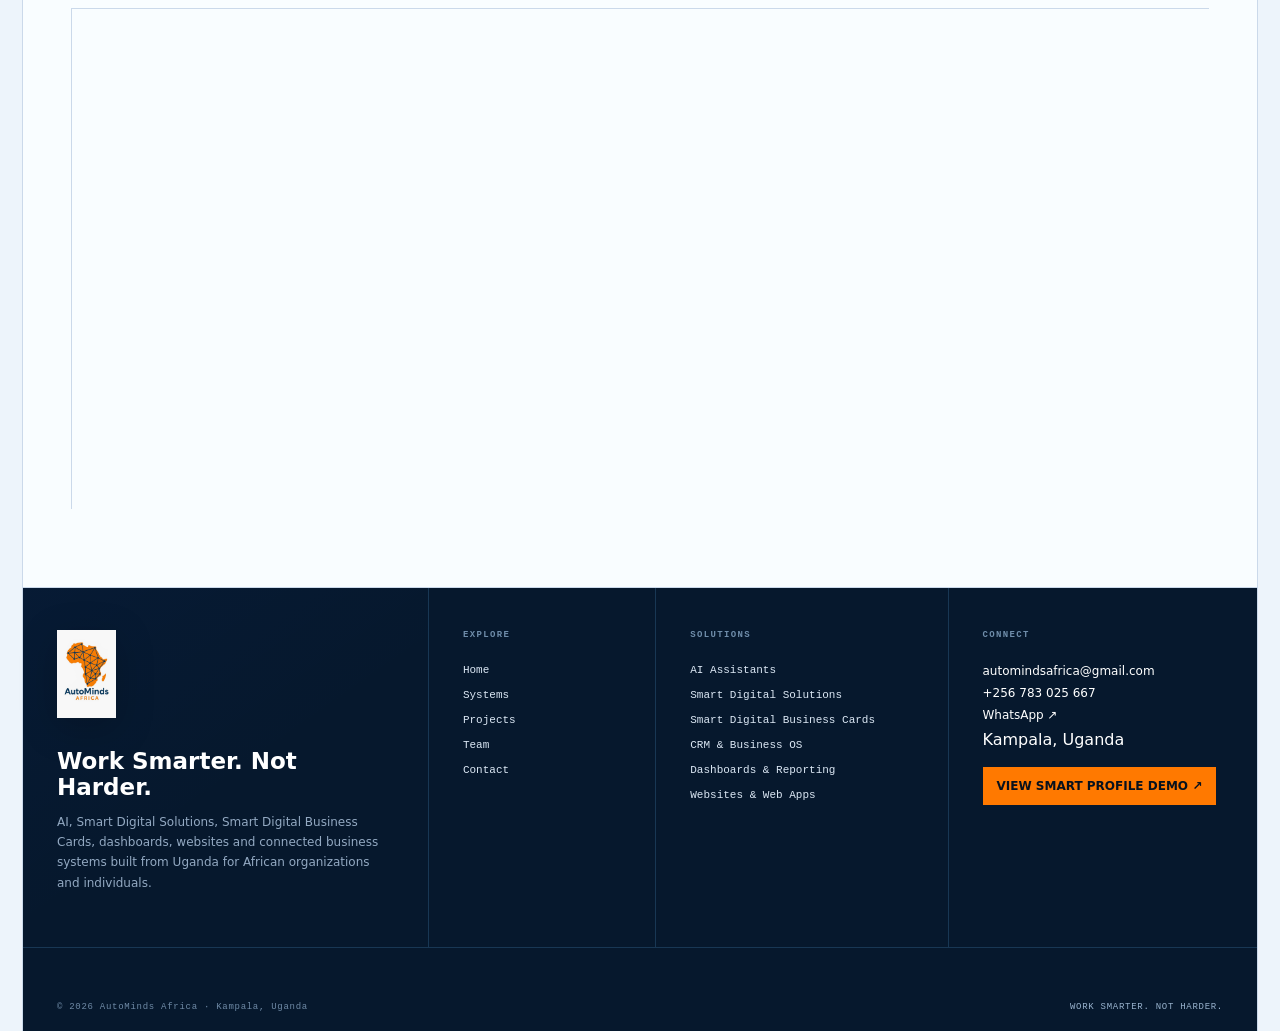
==== commit 64a214d4: "Load home partner rail and latest update styles" ====
--- a/index.html
+++ b/index.html
@@ -14,6 +14,7 @@
   <link rel="stylesheet" href="v2.css" />
   <link rel="stylesheet" href="v4.css" />
   <link rel="stylesheet" href="mobile-v5.css" /><link rel="stylesheet" href="v3.css" /><link rel="stylesheet" href="mobile-v6.css" />
+  <link rel="stylesheet" href="home-updates.css?v=20261014" />
 </head>
 <body class="exp-body" data-page="Home">
   <div class="exp-frame">
--- a/home-updates.css
+++ b/home-updates.css
@@ -0,0 +1,178 @@
+/* AutoMinds Africa — Home partner rail + latest update */
+
+/* Simple partner strip directly below the business-flight animation. */
+.partners-strip{
+  padding:42px 48px 30px;
+  border-bottom:1px solid var(--am-line);
+  background:#fff;
+  overflow:hidden;
+}
+.partners-strip-head{
+  display:flex;
+  align-items:end;
+  justify-content:space-between;
+  gap:30px;
+  margin-bottom:22px;
+}
+.partners-strip-head .exp-eyebrow{margin:0 0 8px}
+.partners-strip-head h2{
+  margin:0;
+  max-width:850px;
+  font-size:clamp(26px,3vw,42px);
+  line-height:1.03;
+  letter-spacing:-.045em;
+}
+.partners-logo-stage{
+  position:relative;
+  height:132px;
+  overflow:hidden;
+  border-top:1px solid var(--am-line);
+  border-bottom:1px solid var(--am-line);
+  background:
+    linear-gradient(90deg,rgba(20,92,255,.025),transparent 26%,transparent 74%,rgba(255,121,0,.03)),
+    #fff;
+}
+.partners-logo-stage::before{
+  content:"PARTNERS / 01";
+  position:absolute;
+  left:18px;
+  top:14px;
+  z-index:2;
+  font:600 8px var(--am-mono);
+  letter-spacing:.14em;
+  color:#8798aa;
+}
+.partner-logo-mover{
+  position:absolute;
+  top:50%;
+  left:-300px;
+  width:260px;
+  height:82px;
+  transform:translateY(-50%);
+  display:grid;
+  place-items:center;
+  animation:sandboxPartnerPass 10s linear infinite;
+  will-change:left;
+}
+.partner-logo-mover img{
+  display:block;
+  width:100%;
+  height:100%;
+  object-fit:contain;
+  object-position:center;
+}
+@keyframes sandboxPartnerPass{
+  0%{left:-300px}
+  100%{left:calc(100% + 40px)}
+}
+
+/* Cybersecurity service card stays visually distinct without needing partners.css. */
+.cyber-record{
+  background:linear-gradient(155deg,#06182d 0%,#0b3155 100%)!important;
+  color:#fff!important;
+  position:relative;
+  overflow:hidden;
+}
+.cyber-record::after{
+  content:"";
+  position:absolute;
+  width:190px;
+  height:190px;
+  right:-72px;
+  top:-75px;
+  border:1px solid rgba(255,255,255,.12);
+  border-radius:50%;
+  box-shadow:0 0 0 28px rgba(255,255,255,.025),0 0 0 58px rgba(255,121,0,.025);
+}
+.cyber-record .num{color:#89add3!important}
+.cyber-record h3{color:#fff!important;position:relative;z-index:1}
+.cyber-record p{color:#bdd0e2!important;position:relative;z-index:1}
+.cyber-record .tag{color:#ffab55!important;position:relative;z-index:1}
+
+/* Latest update / poster feature. */
+.latest-update{
+  display:grid;
+  grid-template-columns:minmax(0,.74fr) minmax(380px,1.26fr);
+  min-height:560px;
+  border-top:1px solid var(--am-line);
+  border-bottom:1px solid var(--am-line);
+  background:#f8fbff;
+}
+.latest-update-copy{
+  padding:56px 48px;
+  display:flex;
+  flex-direction:column;
+  justify-content:center;
+  border-right:1px solid var(--am-line);
+}
+.latest-update-copy .exp-eyebrow{margin-bottom:12px}
+.update-badge{
+  width:max-content;
+  max-width:100%;
+  display:inline-flex;
+  padding:8px 10px;
+  margin-bottom:20px;
+  background:#06182d;
+  color:#fff;
+  font:600 9px var(--am-mono);
+  letter-spacing:.11em;
+}
+.latest-update-copy h2{
+  margin:0;
+  font-size:clamp(38px,5vw,70px);
+  line-height:.94;
+  letter-spacing:-.06em;
+  color:var(--am-ink);
+}
+.latest-update-copy>p:not(.exp-eyebrow){
+  max-width:560px;
+  margin:20px 0 28px;
+  color:#687a90;
+  font-size:14px;
+  line-height:1.7;
+}
+.latest-update-copy .exp-cta{width:max-content;min-width:220px}
+.latest-update-media{
+  min-height:560px;
+  background:#fff;
+  display:grid;
+  place-items:center;
+  overflow:hidden;
+}
+.latest-update-media img{
+  display:block;
+  width:100%;
+  height:100%;
+  max-height:720px;
+  object-fit:contain;
+  object-position:center;
+  background:#fff;
+}
+
+@media (max-width:900px){
+  .partners-strip{padding:34px 24px 26px}
+  .partners-strip-head{display:block}
+  .partner-logo-mover{width:225px;height:72px}
+  .latest-update{grid-template-columns:1fr}
+  .latest-update-copy{padding:42px 24px;border-right:0;border-bottom:1px solid var(--am-line)}
+  .latest-update-media{min-height:420px}
+}
+
+@media (max-width:600px){
+  .partners-strip{padding:28px 14px 22px}
+  .partners-strip-head h2{font-size:28px}
+  .partners-logo-stage{height:108px}
+  .partner-logo-mover{width:190px;height:62px;left:-220px;animation-duration:8s}
+  @keyframes sandboxPartnerPass{
+    0%{left:-220px}
+    100%{left:calc(100% + 25px)}
+  }
+  .latest-update-copy{padding:34px 18px}
+  .latest-update-copy h2{font-size:42px}
+  .latest-update-media{min-height:300px}
+  .latest-update-media img{max-height:520px}
+}
+
+@media (prefers-reduced-motion:reduce){
+  .partner-logo-mover{animation:none;left:50%;transform:translate(-50%,-50%)}
+}
